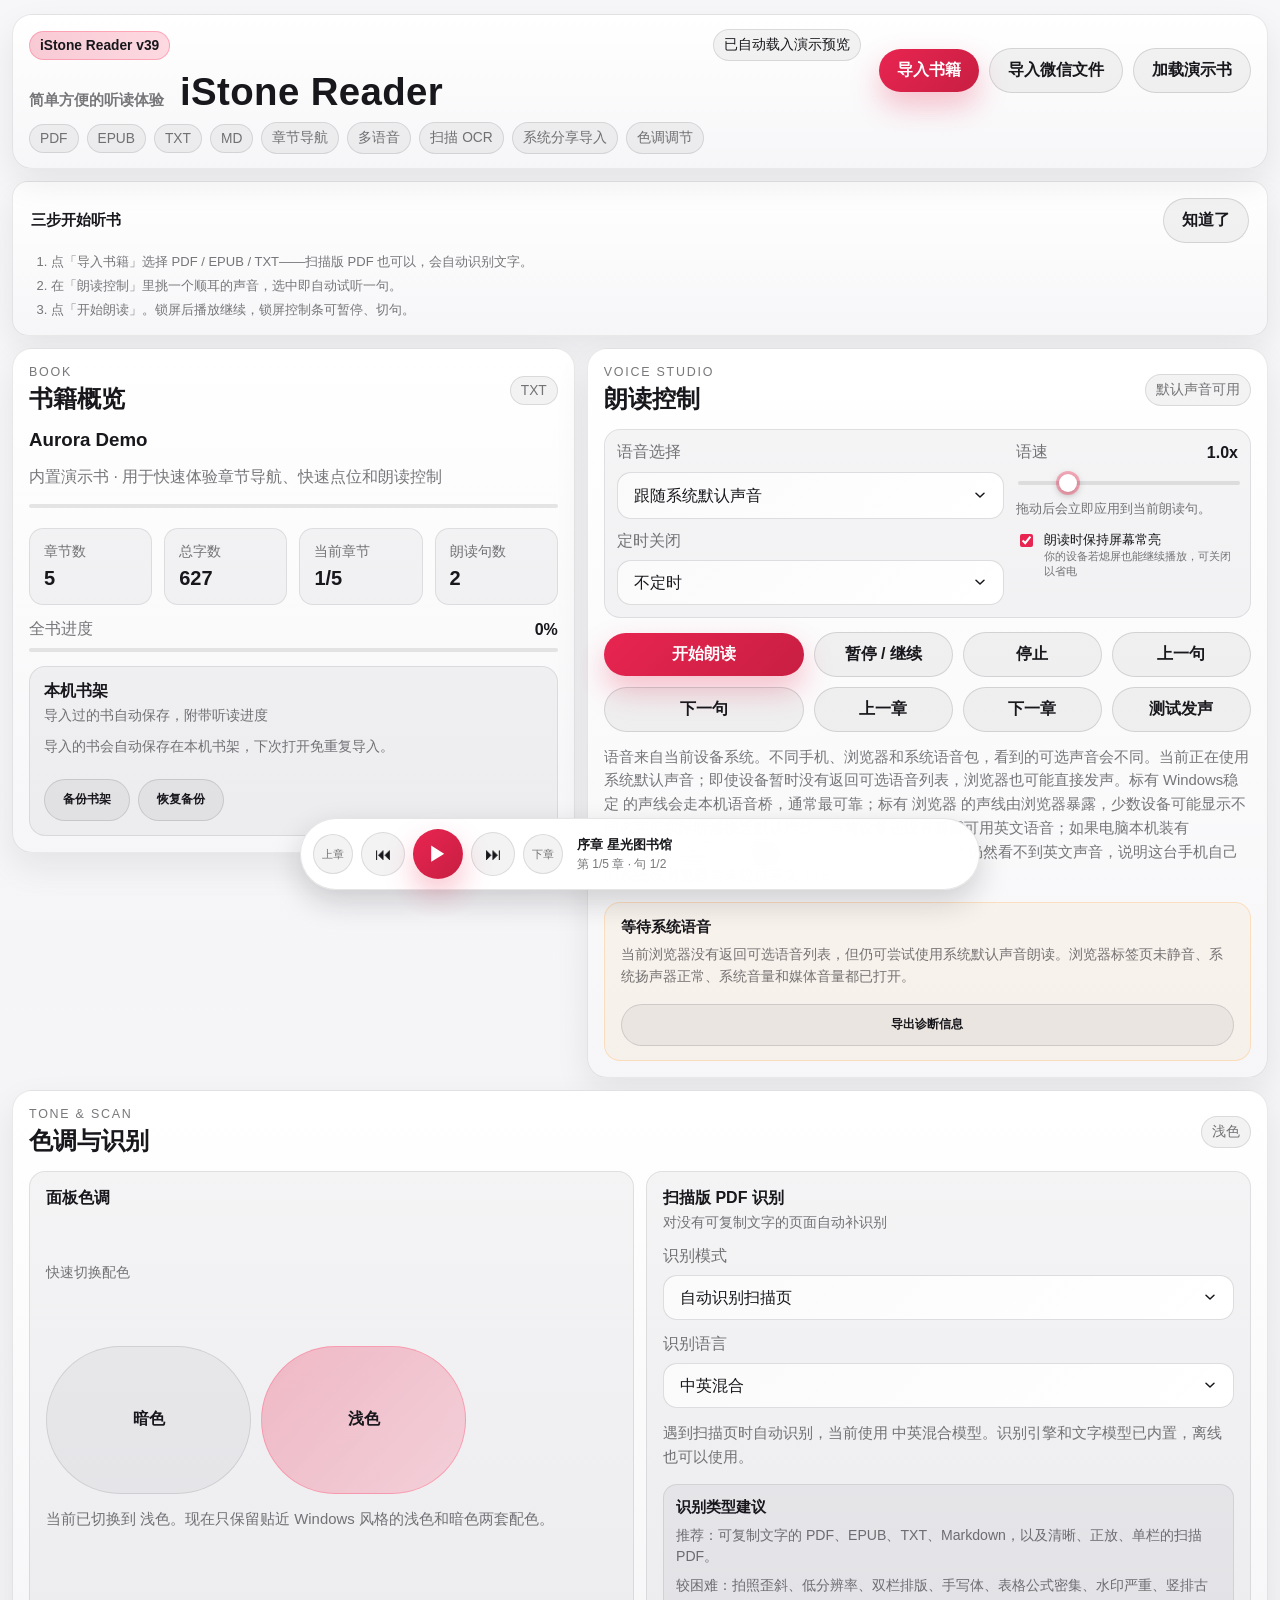
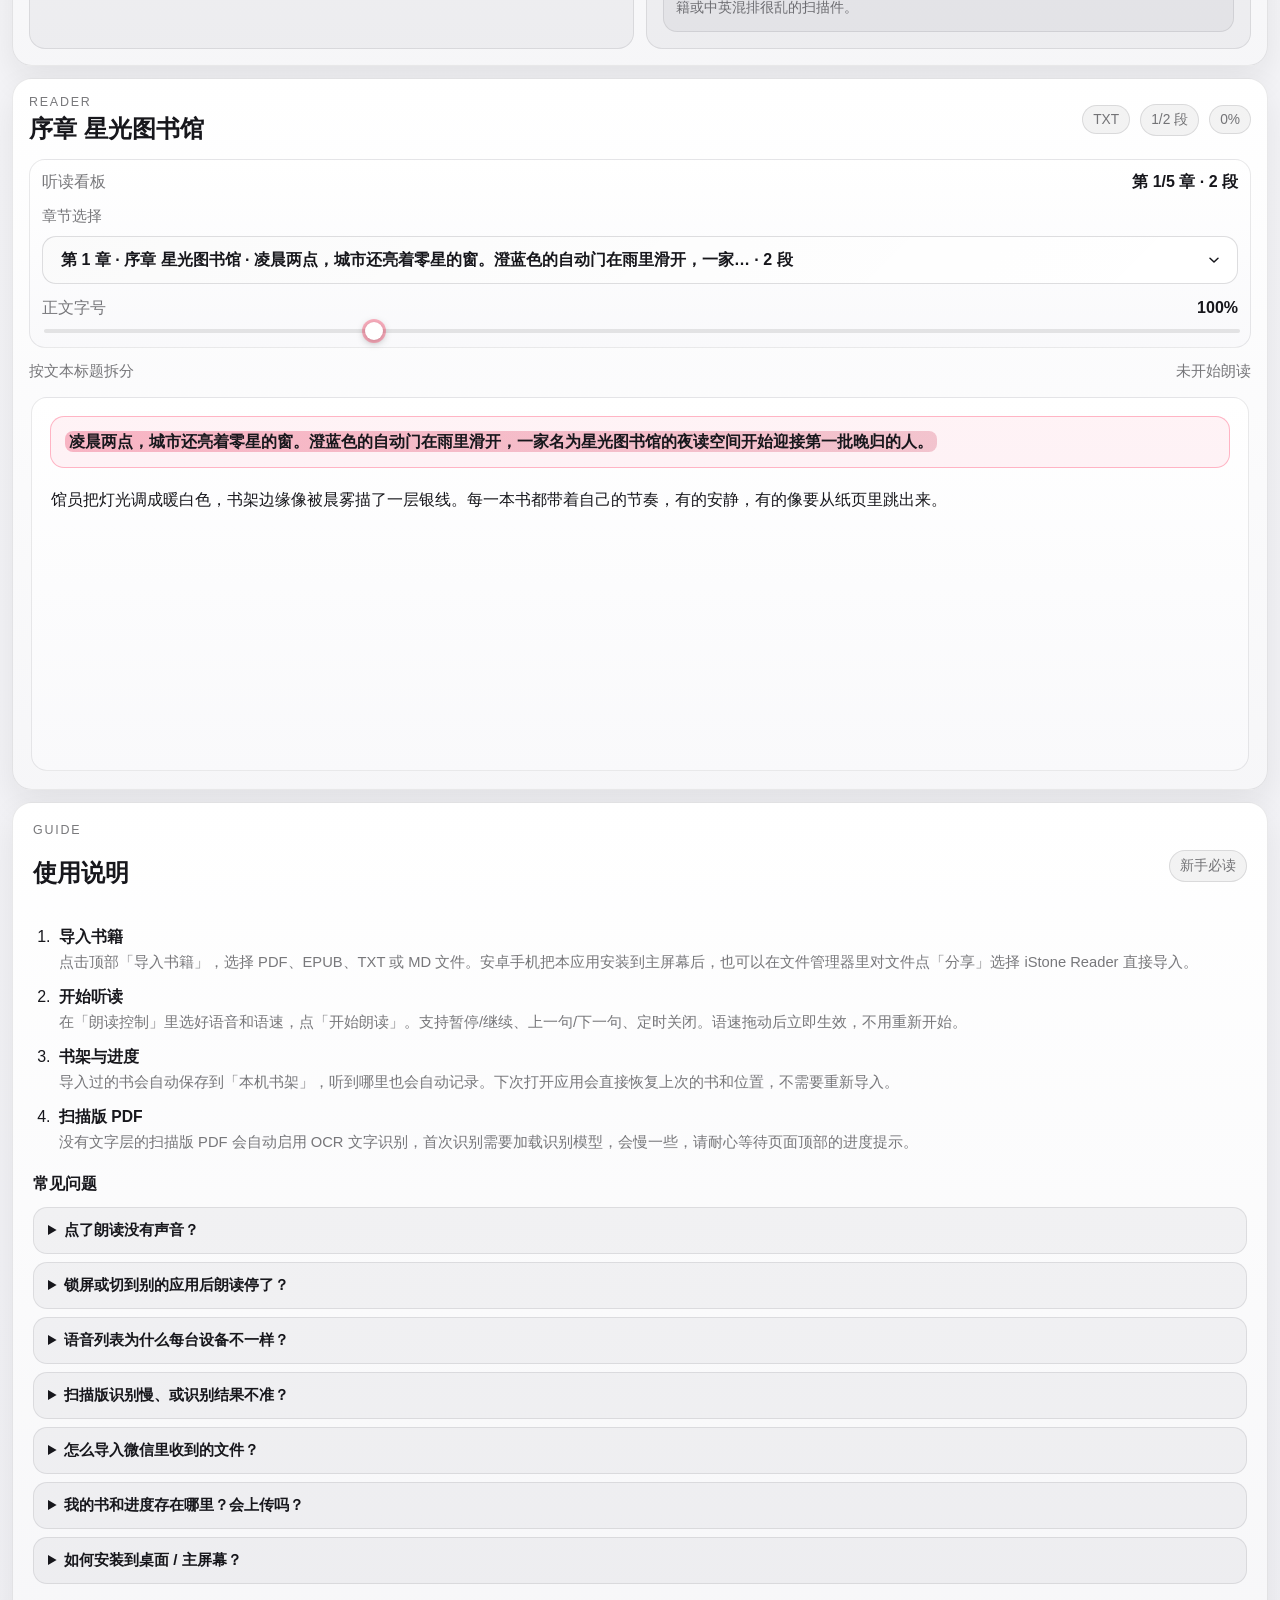
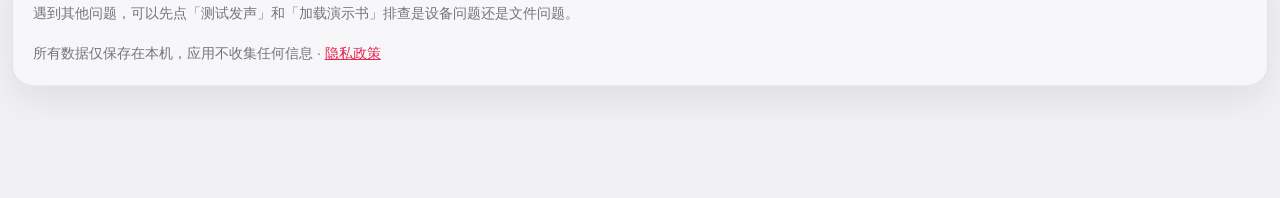
==== index.html @ dc612964 "feat(ui): apply the confirmed dark red/cyan visual system (v39) Reskin the app to the confirmed "声浪"" ====
<!DOCTYPE html>
<html lang="zh-CN">
  <head>
    <meta charset="UTF-8" />
    <meta name="viewport" content="width=device-width, initial-scale=1.0, viewport-fit=cover" />
    <meta
      name="description"
      content="iStone Reader 是一款支持 PDF、EPUB、TXT、MD 导入、章节导航和语音听读的 PWA 阅读工具。"
    />
    <meta name="theme-color" content="#000000" />
    <meta name="mobile-web-app-capable" content="yes" />
    <meta name="apple-mobile-web-app-capable" content="yes" />
    <meta name="apple-mobile-web-app-title" content="iStone Reader" />
    <meta name="apple-mobile-web-app-status-bar-style" content="default" />
    <title>iStone Reader</title>
    <link rel="icon" href="./assets/icon.svg" type="image/svg+xml" />
    <link rel="apple-touch-icon" href="./assets/icon-180.png" />
    <link rel="manifest" href="./manifest.webmanifest" />
    <link rel="stylesheet" href="./styles.css" />
  </head>
  <body>
    <div class="ambient ambient-one"></div>
    <div class="ambient ambient-two"></div>
    <div class="ambient ambient-three"></div>

    <main class="app-shell">
      <section class="hero-card glass-card">
        <div class="hero-topline">
          <span class="brand-badge">iStone Reader</span>
          <span class="status-chip" id="status-chip">等待导入书籍</span>
        </div>
        <div class="hero-copy">
          <p class="eyebrow">简单方便的听读体验</p>
          <h1>iStone Reader</h1>
          <p class="hero-description">
            把 PDF、EPUB、TXT、MD 一键导入成会说话的章节书。支持多语音朗读、章节拆分、进度导航和沉浸式移动端界面。
          </p>
        </div>
        <div class="hero-actions">
          <label class="upload-button" for="book-file-input">导入书籍</label>
          <button class="ghost-button" id="wechat-help-button" type="button">导入微信文件</button>
          <button class="ghost-button" id="load-demo-button" type="button">加载演示书</button>
        </div>
        <input
          id="book-file-input"
          class="visually-hidden"
          type="file"
          accept=".pdf,.epub,.txt,.md,.markdown"
          multiple
        />
        <div class="support-row">
          <span>PDF</span>
          <span>EPUB</span>
          <span>TXT</span>
          <span>MD</span>
          <span>章节导航</span>
          <span>多语音</span>
          <span>扫描 OCR</span>
          <span>系统分享导入</span>
          <span>色调调节</span>
        </div>
      </section>

      <section class="glass-card onboarding-card" id="onboarding-card" hidden>
        <div class="onboarding-head">
          <strong>三步开始听书</strong>
          <button class="ghost-button" id="onboarding-dismiss" type="button">知道了</button>
        </div>
        <ol class="onboarding-steps">
          <li>点「导入书籍」选择 PDF / EPUB / TXT——扫描版 PDF 也可以，会自动识别文字。</li>
          <li>在「朗读控制」里挑一个顺耳的声音，选中即自动试听一句。</li>
          <li>点「开始朗读」。锁屏后播放继续，锁屏控制条可暂停、切句。</li>
        </ol>
      </section>

      <section class="control-grid">
        <article class="glass-card panel-card book-card">
          <div class="panel-heading">
            <div>
              <p class="panel-kicker">Book</p>
              <h2>书籍概览</h2>
            </div>
            <span class="panel-pill" id="book-format-pill">未载入</span>
          </div>
          <div class="book-summary">
            <h3 id="book-title">还没有打开书</h3>
            <p id="book-subtitle">导入后会自动拆分章节并生成导航。</p>
            <div class="import-progress" id="import-progress" hidden>
              <div class="import-progress-track">
                <div class="import-progress-fill" id="import-progress-fill"></div>
              </div>
              <span class="import-progress-text" id="import-progress-text"></span>
            </div>
          </div>
          <div class="metric-grid">
            <div class="metric-tile">
              <span class="metric-label">章节数</span>
              <strong id="chapter-count">0</strong>
            </div>
            <div class="metric-tile">
              <span class="metric-label">总字数</span>
              <strong id="char-count">0</strong>
            </div>
            <div class="metric-tile">
              <span class="metric-label">当前章节</span>
              <strong id="current-chapter-metric">-</strong>
            </div>
            <div class="metric-tile">
              <span class="metric-label">朗读句数</span>
              <strong id="sentence-count">0</strong>
            </div>
          </div>
          <div class="progress-cluster">
            <div>
              <div class="progress-label-row">
                <span>全书进度</span>
                <strong id="book-progress-text">0%</strong>
              </div>
              <div class="progress-track">
                <div class="progress-fill gradient-fill" id="book-progress-fill"></div>
              </div>
            </div>
          </div>
          <div class="library-block">
            <div class="block-heading">
              <strong>本机书架</strong>
              <span>导入过的书自动保存，附带听读进度</span>
            </div>
            <ul class="library-list" id="library-list"></ul>
            <div class="library-backup-row">
              <button class="ghost-button" id="export-library-button" type="button">备份书架</button>
              <label class="ghost-button" for="restore-library-input">恢复备份</label>
              <input id="restore-library-input" class="visually-hidden" type="file" accept=".json,application/json" />
            </div>
          </div>
        </article>

        <article class="glass-card panel-card voice-card">
          <div class="panel-heading">
            <div>
              <p class="panel-kicker">Voice Studio</p>
              <h2>朗读控制</h2>
            </div>
            <span class="panel-pill" id="voice-ready-pill">等待语音</span>
          </div>
          <div class="listen-console">
            <label class="field-block voice-select-block">
              <span>语音选择</span>
              <select id="voice-select"></select>
            </label>
            <div class="slider-stack speed-control-block">
              <label class="field-block">
                <div class="field-header">
                  <span>语速</span>
                  <strong id="rate-value">1.0x</strong>
                </div>
                <input id="rate-range" type="range" min="0.5" max="3.0" step="0.1" value="1" />
              </label>
              <p class="micro-helper">拖动后会立即应用到当前朗读句。</p>
            </div>
            <label class="field-block">
              <span>定时关闭</span>
              <select id="sleep-timer-select">
                <option value="0">不定时</option>
                <option value="15">15 分钟后停止</option>
                <option value="30">30 分钟后停止</option>
                <option value="60">60 分钟后停止</option>
                <option value="90">90 分钟后停止</option>
              </select>
            </label>
            <label class="keep-awake-toggle">
              <input type="checkbox" id="keep-awake-toggle" checked />
              <span>朗读时保持屏幕常亮<small>你的设备若熄屏也能继续播放，可关闭以省电</small></span>
            </label>
          </div>
          <div class="control-button-row">
            <button class="primary-button" id="speak-button" type="button">开始朗读</button>
            <button class="ghost-button" id="pause-button" type="button">暂停 / 继续</button>
            <button class="ghost-button" id="stop-button" type="button">停止</button>
            <button class="ghost-button" id="prev-sentence-button" type="button">上一句</button>
            <button class="ghost-button" id="next-sentence-button" type="button">下一句</button>
            <button class="ghost-button" id="prev-chapter-button" type="button">上一章</button>
            <button class="ghost-button" id="next-chapter-button" type="button">下一章</button>
            <button class="ghost-button" id="voice-test-button" type="button">测试发声</button>
          </div>
          <p class="helper-text" id="voice-hint">
            语音来自设备系统。不同手机或浏览器看到的可选声音会不同。
          </p>
          <div class="speech-diagnostic" id="speech-diagnostic" data-state="idle">
            <strong id="speech-diagnostic-title">朗读自检：待测试</strong>
            <p id="speech-diagnostic-text">如果没声音，这里会告诉你是浏览器限制、系统语音缺失，还是设备静音。</p>
            <button class="ghost-button diagnostic-export-button" id="export-diagnostics" type="button">导出诊断信息</button>
          </div>
        </article>

        <article class="glass-card panel-card studio-card">
          <div class="panel-heading">
            <div>
              <p class="panel-kicker">Tone & Scan</p>
              <h2>色调与识别</h2>
            </div>
            <span class="panel-pill" id="tone-pill">霓虹夜航</span>
          </div>
          <div class="studio-split">
            <section class="studio-block">
              <div class="block-heading">
                <strong>面板色调</strong>
                <span>快速切换配色</span>
              </div>
              <div class="preset-grid">
                <button class="tone-preset-button" type="button" data-tone-preset="dark">暗色</button>
                <button class="tone-preset-button" type="button" data-tone-preset="light">浅色</button>
              </div>
              <p class="helper-text" id="tone-helper">
                浅色适合长时间看屏，暗色适合夜间听读。
              </p>
            </section>

            <section class="studio-block">
              <div class="block-heading">
                <strong>扫描版 PDF 识别</strong>
                <span>对没有可复制文字的页面自动补识别</span>
              </div>
              <label class="field-block">
                <span>识别模式</span>
                <select id="ocr-mode-select">
                  <option value="auto">自动识别扫描页</option>
                  <option value="always">PDF 全页强制识别</option>
                  <option value="off">关闭扫描识别</option>
                </select>
              </label>
              <label class="field-block">
                <span>识别语言</span>
                <select id="ocr-language-select">
                  <option value="eng+chi_sim">中英混合</option>
                  <option value="chi_sim">简体中文</option>
                  <option value="eng">英文</option>
                </select>
              </label>
              <p class="helper-text" id="ocr-helper">
                扫描版 PDF 首次识别会更慢一些，因为需要准备识别引擎和文字模型。
              </p>
              <div class="format-guide">
                <strong>识别类型建议</strong>
                <p>推荐：可复制文字的 PDF、EPUB、TXT、Markdown，以及清晰、正放、单栏的扫描 PDF。</p>
                <p>较困难：拍照歪斜、低分辨率、双栏排版、手写体、表格公式密集、水印严重、竖排古籍或中英混排很乱的扫描件。</p>
              </div>
            </section>
          </div>
        </article>
      </section>

      <section class="glass-card reader-card">
        <div class="reader-topbar">
          <div>
            <p class="panel-kicker">Reader</p>
            <h2 id="reader-section-title">请先导入一本书</h2>
          </div>
          <div class="reading-stat-row">
            <span class="mini-pill" id="reader-format-pill">-</span>
            <span class="mini-pill" id="section-label-pill">第 0 章</span>
            <span class="mini-pill" id="reader-position-pill">0 / 0</span>
          </div>
        </div>
        <div class="reader-dashboard">
          <div class="field-header">
            <span>听读看板</span>
            <strong id="chapter-select-label">0 / 0</strong>
          </div>
          <label class="field-block reader-select-block">
            <span>章节选择</span>
            <select id="chapter-select"></select>
          </label>
          <label class="field-block">
            <div class="field-header">
              <span>正文字号</span>
              <strong id="font-size-value">100%</strong>
            </div>
            <input id="font-size-range" type="range" min="85" max="140" step="5" value="100" />
          </label>
          <div class="reader-dashboard-support visually-hidden" aria-hidden="true">
            <strong id="position-range-label">0 / 0</strong>
            <input id="position-range" type="range" min="0" max="0" step="1" value="0" />
            <div class="jump-row" id="position-dot-row"></div>
          </div>
        </div>
        <div class="reader-meta-row">
          <span id="reader-source-hint">支持自动按章节拆分与回退分段。</span>
          <span id="speech-state-hint">未开始朗读</span>
        </div>
        <div class="reader-body" id="reader-body">
          <div class="empty-state">
            <strong>导入文件后这里会显示正文。</strong>
            <p>如果 PDF 无法识别出正式标题，系统会按页数和文本长度稳定分段，仍然可以导航和朗读。</p>
          </div>
        </div>
      </section>

      <section class="glass-card help-card">
        <div class="panel-heading">
          <div>
            <p class="panel-kicker">Guide</p>
            <h2>使用说明</h2>
          </div>
          <span class="panel-pill">新手必读</span>
        </div>

        <ol class="help-steps">
          <li>
            <strong>导入书籍</strong>
            <p>点击顶部「导入书籍」，选择 PDF、EPUB、TXT 或 MD 文件。安卓手机把本应用安装到主屏幕后，也可以在文件管理器里对文件点「分享」选择 iStone Reader 直接导入。</p>
          </li>
          <li>
            <strong>开始听读</strong>
            <p>在「朗读控制」里选好语音和语速，点「开始朗读」。支持暂停/继续、上一句/下一句、定时关闭。语速拖动后立即生效，不用重新开始。</p>
          </li>
          <li>
            <strong>书架与进度</strong>
            <p>导入过的书会自动保存到「本机书架」，听到哪里也会自动记录。下次打开应用会直接恢复上次的书和位置，不需要重新导入。</p>
          </li>
          <li>
            <strong>扫描版 PDF</strong>
            <p>没有文字层的扫描版 PDF 会自动启用 OCR 文字识别，首次识别需要加载识别模型，会慢一些，请耐心等待页面顶部的进度提示。</p>
          </li>
        </ol>

        <div class="faq-block">
          <h3>常见问题</h3>
          <details>
            <summary>点了朗读没有声音？</summary>
            <p>先点「测试发声」确认设备能出声。常见原因：手机媒体音量为零、iPhone 侧面静音拨片打开、或者页面是在微信等 App 内置浏览器里打开的——内置浏览器对网页朗读限制较多，建议点右上角菜单选「在浏览器中打开」，用系统自带的 Chrome、Edge 或 Safari 使用。</p>
          </details>
          <details>
            <summary>锁屏或切到别的应用后朗读停了？</summary>
            <p>网页朗读使用手机系统语音，部分手机锁屏后会被系统中断。应用在朗读时会尽量保持屏幕常亮；如果被打断，回到本页面会自动从当前句继续。长时间听书建议保持页面在前台，或把手机充着电、屏幕常亮使用。</p>
          </details>
          <details>
            <summary>语音列表为什么每台设备不一样？</summary>
            <p>朗读声音来自设备系统和浏览器，不同手机、不同浏览器能用的声音不同。安卓手机可以在系统设置的「文字转语音 / TTS」里安装或更新语音引擎来获得更好的中文声音；iPhone 可在「辅助功能 → 朗读内容 → 声音」里下载更高质量的语音。</p>
          </details>
          <details>
            <summary>扫描版识别慢、或识别结果不准？</summary>
            <p>首次识别需要加载几 MB 的识别模型，之后会快很多。清晰、摆正、单栏排版的扫描件效果最好；拍照倾斜、分辨率低、双栏、手写体或水印严重的页面识别效果会明显下降。可以在「色调与识别」里切换识别语言（默认中英混合，会按内容自动优化）。</p>
          </details>
          <details>
            <summary>怎么导入微信里收到的文件？</summary>
            <p>微信聊天文件需要先保存出来再导入：安卓在微信里打开文件 → 「···」→「保存到手机」，然后在系统文件管理的「Download/WeiXin」里把文件「分享」给 iStone Reader（需先安装到主屏幕）；iPhone 在微信里选「用其他应用打开 → 存储到"文件"」，再用「导入书籍」从"文件"里选取。点顶部「导入微信文件」按钮可查看带步骤的完整指引。</p>
          </details>
          <details>
            <summary>我的书和进度存在哪里？会上传吗？</summary>
            <p>不会上传。文件解析、识别和朗读全部在你自己的设备上完成，书架和进度只保存在本机浏览器里。注意：清除浏览器数据（或无痕模式）会清空书架；换设备或换浏览器不会同步。</p>
          </details>
          <details>
            <summary>如何安装到桌面 / 主屏幕？</summary>
            <p>电脑 Chrome / Edge：地址栏右侧的安装图标，或浏览器菜单里的「安装应用」。安卓 Chrome：右上角菜单 →「添加到主屏幕 / 安装应用」。iPhone Safari：底部分享按钮 →「添加到主屏幕」。安装后可像普通应用一样从桌面打开。</p>
          </details>
        </div>

        <p class="help-footnote">遇到其他问题，可以先点「测试发声」和「加载演示书」排查是设备问题还是文件问题。</p>
        <p class="help-footnote">所有数据仅保存在本机，应用不收集任何信息 · <a href="./privacy.html" id="privacy-link">隐私政策</a></p>
      </section>
    </main>

    <dialog class="wechat-dialog" id="wechat-dialog">
      <div class="wechat-dialog-head">
        <h3>导入微信里收到的文件</h3>
        <button class="ghost-button wechat-dialog-close" id="wechat-dialog-close" type="button">关闭</button>
      </div>
      <p class="wechat-dialog-note">
        微信聊天里的文件存放在微信自己的空间里，网页无法直接读取，需要先「保存出来」再导入。请按你的手机类型操作：
      </p>
      <section class="wechat-platform" id="wechat-steps-android">
        <h4>安卓手机</h4>
        <ol>
          <li>在微信里点开那个文件，点右上角「···」，选择<strong>「保存到手机」</strong>（部分机型叫「存储到手机」）。</li>
          <li>最快的方式：打开系统<strong>「文件管理」</strong>，进入「下载 / Download / WeiXin」文件夹，长按文件选<strong>「分享 / 发送」</strong>，在分享列表里选择 <strong>iStone Reader</strong>，会直接导入并开始解析。<br /><span class="wechat-tip">前提：已把本应用「添加到主屏幕 / 安装应用」。如果分享列表里没有 iStone Reader，请先安装。</span></li>
          <li>备选方式：回到本页点「导入书籍」，在文件选择器里进入「下载（Download）」下的 <strong>WeiXin</strong> 文件夹选取文件。</li>
        </ol>
      </section>
      <section class="wechat-platform" id="wechat-steps-ios">
        <h4>iPhone / iPad</h4>
        <ol>
          <li>在微信里点开那个文件，点右上角「···」，选择<strong>「用其他应用打开」</strong>，然后选<strong>「存储到"文件"」</strong>并保存。</li>
          <li>回到本页点「导入书籍」，在弹出的"文件"界面里打开<strong>「最近项目」</strong>或刚才保存的位置，点选文件即可。</li>
        </ol>
      </section>
      <p class="wechat-dialog-note">
        提示：请不要在微信内置浏览器里使用本应用（限制较多且无法朗读），建议用系统浏览器打开并添加到主屏幕。
      </p>
    </dialog>

    <button class="update-toast" id="update-toast" type="button" hidden>新版本已就绪 · 点击刷新</button>

    <div class="mini-player" id="mini-player" hidden>
      <button class="mini-button mini-chapter" id="mini-prev-chapter" type="button" aria-label="上一章">上章</button>
      <button class="mini-button" id="mini-prev" type="button" aria-label="上一句">⏮</button>
      <button class="mini-button mini-play" id="mini-play" type="button" aria-label="播放或暂停">▶</button>
      <button class="mini-button" id="mini-next" type="button" aria-label="下一句">⏭</button>
      <button class="mini-button mini-chapter" id="mini-next-chapter" type="button" aria-label="下一章">下章</button>
      <button class="mini-info" id="mini-info" type="button" aria-label="回到正在朗读的位置">
        <strong id="mini-title">未开始朗读</strong>
        <span id="mini-progress"></span>
      </button>
    </div>

    <script src="./vendor/jszip.min.js"></script>
    <script src="./vendor/epub.min.js"></script>
    <script src="./vendor/tesseract/tesseract.min.js"></script>
    <script type="module" src="./app.js"></script>
  </body>
</html>
---- styles.css ----
/* ─────────────────────────────────────────────────────────────────────────
   「声浪」视觉系统：全黑沉浸场，红色只给可按下的主操作，青色只做小面积状态
   指示，其余层次全部交给白字的三级透明度。浅色模式保持同一套红色主操作。
   JS（applyToneFromState）会按色调把 --accent-* / --panel-* / --body-background
   等变量写到根元素上，这里的静态值即暗色首屏默认。
   ───────────────────────────────────────────────────────────────────────── */
:root {
  color-scheme: dark;
  --body-background: radial-gradient(120% 34% at 50% 0%, #15151d 0%, #000000 60%);
  --panel-top: rgba(18, 18, 24, 0.96);
  --panel-bottom: rgba(10, 10, 14, 0.96);
  --line: rgba(255, 255, 255, 0.09);
  --text-main: #ffffff;
  --text-soft: rgba(255, 255, 255, 0.6);
  --accent-primary: #fe2c55;
  --accent-secondary: #ff6b8a;
  --accent-tertiary: #e0234a;
  --accent-quaternary: #c81e42;
  --accent-aux: #25f4ee;
  --button-gradient: linear-gradient(135deg, #fe2c55, #e0234a);
  --button-shadow: 0 10px 26px rgba(254, 44, 85, 0.32);
  --badge-background: linear-gradient(120deg, rgba(254, 44, 85, 0.2), rgba(255, 107, 138, 0.14));
  --progress-gradient: linear-gradient(90deg, #ff6b8a, #fe2c55);
  --accent-gradient: linear-gradient(90deg, #e0234a, #fe2c55);
  --chip-active-gradient: linear-gradient(135deg, rgba(254, 44, 85, 0.26), rgba(255, 107, 138, 0.18));
  --sentence-active-gradient: linear-gradient(135deg, rgba(254, 44, 85, 0.3), rgba(224, 35, 74, 0.18));
  --active-outline: rgba(254, 44, 85, 0.48);
  --active-surface: rgba(254, 44, 85, 0.07);
  --surface-muted: rgba(255, 255, 255, 0.045);
  --surface-soft: rgba(255, 255, 255, 0.07);
  --surface-strong: rgba(255, 255, 255, 0.12);
  --ghost-background: rgba(255, 255, 255, 0.07);
  --ghost-border: rgba(255, 255, 255, 0.14);
  --progress-track-background: rgba(255, 255, 255, 0.12);
  --field-background: #17171d;
  --field-background-strong: #1b1b23;
  --field-border: rgba(255, 255, 255, 0.13);
  --field-text: #ffffff;
  --field-focus: rgba(254, 44, 85, 0.55);
  --field-shadow: rgba(254, 44, 85, 0.16);
  --option-background: #1b1b23;
  --option-selected: #34222a;
  --select-tint: linear-gradient(135deg, rgba(255, 255, 255, 0.03), rgba(255, 255, 255, 0));
  --select-arrow: url("data:image/svg+xml,%3Csvg xmlns='http://www.w3.org/2000/svg' width='14' height='14' viewBox='0 0 14 14'%3E%3Cpath d='M3 5.25 7 9l4-3.75' fill='none' stroke='%23ffffff' stroke-linecap='round' stroke-linejoin='round' stroke-width='1.5'/%3E%3C/svg%3E");
  --reader-panel-background: linear-gradient(180deg, rgba(16, 16, 21, 0.92), rgba(8, 8, 11, 0.92));
  --reader-panel-border: rgba(255, 255, 255, 0.08);
  --empty-background: rgba(255, 255, 255, 0.035);
  --empty-border: rgba(255, 255, 255, 0.14);
  --shadow: 0 20px 60px rgba(0, 0, 0, 0.5);
  --radius-xl: 20px;
  --radius-lg: 16px;
  --radius-md: 14px;
}

body[data-tone="light"] {
  color-scheme: light;
  --body-background: linear-gradient(180deg, #f7f7f9 0%, #f1f1f5 100%);
  --panel-top: rgba(255, 255, 255, 0.97);
  --panel-bottom: rgba(246, 246, 248, 0.97);
  --line: rgba(20, 20, 28, 0.09);
  --text-main: #17171c;
  --text-soft: rgba(23, 23, 28, 0.58);
  --surface-muted: rgba(20, 20, 28, 0.04);
  --surface-soft: rgba(20, 20, 28, 0.05);
  --surface-strong: rgba(20, 20, 28, 0.11);
  --ghost-background: rgba(20, 20, 28, 0.05);
  --ghost-border: rgba(20, 20, 28, 0.13);
  --progress-track-background: rgba(20, 20, 28, 0.1);
  --field-background: #ffffff;
  --field-background-strong: #ffffff;
  --field-border: rgba(20, 20, 28, 0.14);
  --field-text: #17171c;
  --field-focus: rgba(232, 37, 80, 0.45);
  --field-shadow: rgba(232, 37, 80, 0.12);
  --option-background: #ffffff;
  --option-selected: #ffe3ea;
  --select-tint: linear-gradient(135deg, rgba(20, 20, 28, 0.02), rgba(20, 20, 28, 0));
  --select-arrow: url("data:image/svg+xml,%3Csvg xmlns='http://www.w3.org/2000/svg' width='14' height='14' viewBox='0 0 14 14'%3E%3Cpath d='M3 5.25 7 9l4-3.75' fill='none' stroke='%2317171c' stroke-linecap='round' stroke-linejoin='round' stroke-width='1.5'/%3E%3C/svg%3E");
  --reader-panel-background: linear-gradient(180deg, rgba(255, 255, 255, 0.99), rgba(249, 249, 251, 0.99));
  --reader-panel-border: rgba(20, 20, 28, 0.09);
  --empty-background: rgba(255, 255, 255, 0.8);
  --empty-border: rgba(20, 20, 28, 0.14);
  --shadow: 0 14px 34px rgba(20, 20, 28, 0.08);
}

* {
  box-sizing: border-box;
}

html {
  scroll-behavior: smooth;
  color-scheme: dark;
  /* clip (not just hidden) also blocks programmatic horizontal panning, e.g.
     scrollIntoView sliding the page sideways when any element overflows on
     narrow screens; hidden stays as the fallback for older browsers. */
  overflow-x: hidden;
  overflow-x: clip;
}

body {
  margin: 0;
  min-height: 100vh;
  font-family: -apple-system, "Segoe UI", Roboto, "PingFang SC", "Hiragino Sans GB", "Microsoft YaHei", "Noto Sans SC", sans-serif;
  color: var(--text-main);
  background: var(--body-background) #000;
  overflow-x: hidden;
  overflow-x: clip;
  color-scheme: dark;
  transition: background 260ms ease, color 200ms ease;
}

body[data-tone="light"] {
  background: var(--body-background) #f1f1f5;
}

button,
input,
select {
  font: inherit;
}

button {
  cursor: pointer;
  border: none;
}

:focus-visible {
  outline: 2px solid var(--active-outline);
  outline-offset: 2px;
}

/* 声浪不用弥散光斑：全黑场即背景。 */
.ambient {
  display: none;
}

.app-shell {
  position: relative;
  z-index: 1;
  width: min(1320px, calc(100% - 24px));
  margin: 0 auto;
  padding: max(14px, env(safe-area-inset-top)) 0 max(24px, env(safe-area-inset-bottom));
  display: grid;
  gap: 12px;
}

.glass-card {
  background: linear-gradient(180deg, var(--panel-top), var(--panel-bottom));
  border: 1px solid var(--line);
  box-shadow: var(--shadow);
  transition: background 220ms ease, border-color 220ms ease;
}

.hero-card,
.panel-card,
.reader-card {
  border-radius: var(--radius-xl);
}

.hero-card {
  display: grid;
  grid-template-columns: minmax(0, 1fr) auto;
  grid-template-areas:
    "top actions"
    "copy actions"
    "support support";
  align-items: center;
  gap: 10px 18px;
  padding: 14px 16px;
  position: relative;
  overflow: hidden;
  isolation: isolate;
}

.hero-topline,
.panel-heading,
.progress-label-row,
.field-header,
.reader-topbar,
.reader-meta-row,
.metric-grid,
.control-button-row,
.hero-actions,
.support-row,
.reading-stat-row {
  display: flex;
  align-items: center;
}

.hero-topline,
.reader-topbar,
.reader-meta-row {
  justify-content: space-between;
  gap: 12px;
}

.hero-topline {
  grid-area: top;
  justify-content: flex-start;
}

.hero-copy {
  grid-area: copy;
  max-width: none;
  display: flex;
  align-items: baseline;
  gap: 16px;
  flex-wrap: wrap;
  min-width: 0;
  position: relative;
  z-index: 1;
}

.brand-badge,
.status-chip,
.panel-pill,
.mini-pill,
.support-row span,
.chapter-chip,
.chapter-chip.active,
.jump-button,
.tone-preset-button {
  border-radius: 999px;
}

.brand-badge,
.status-chip,
.panel-pill,
.mini-pill,
.support-row span {
  display: inline-flex;
  align-items: center;
  gap: 6px;
  padding: 6px 10px;
  background: var(--surface-soft);
  border: 1px solid var(--surface-strong);
  color: var(--text-soft);
  font-size: 0.86rem;
}

.brand-badge {
  background: var(--badge-background);
  border-color: var(--active-outline);
  color: var(--text-main);
  font-weight: 700;
}

.status-chip {
  color: var(--text-main);
  margin-left: auto;
}

.eyebrow,
.panel-kicker {
  margin: 0 0 4px;
  color: var(--text-soft);
  font-size: 0.78rem;
  text-transform: uppercase;
  letter-spacing: 0.14em;
}

.eyebrow {
  margin: 0;
  text-transform: none;
  letter-spacing: 0;
  font-weight: 700;
  font-size: 0.92rem;
}

.hero-card h1,
.panel-card h2,
.reader-card h2,
.book-summary h3 {
  margin: 0;
}

.hero-card h1 {
  font-size: clamp(1.8rem, 3vw, 2.45rem);
  line-height: 1.08;
  letter-spacing: 0.01em;
  font-weight: 800;
}

.hero-description {
  display: none;
}

.hero-description,
.book-summary p,
.helper-text,
.reader-meta-row span,
.empty-state p {
  color: var(--text-soft);
}

.hero-actions {
  grid-area: actions;
  gap: 10px;
  flex-wrap: wrap;
  margin: 0;
  justify-content: flex-end;
  min-width: 0;
}

.upload-button,
.primary-button,
.ghost-button {
  min-height: 42px;
  padding: 11px 18px;
  border-radius: 999px;
  display: inline-flex;
  align-items: center;
  justify-content: center;
  text-decoration: none;
  font-weight: 600;
  transition: transform 180ms ease, box-shadow 180ms ease, background 180ms ease, border-color 180ms ease;
}

/* 主操作是整个界面唯一的大面积红。 */
.upload-button,
.primary-button {
  background: var(--button-gradient);
  color: #fff;
  box-shadow: var(--button-shadow);
  font-weight: 700;
}

.ghost-button {
  background: var(--ghost-background);
  color: var(--text-main);
  border: 1px solid var(--ghost-border);
}

.upload-button:hover,
.primary-button:hover,
.ghost-button:hover,
.chapter-chip:hover,
.jump-button:hover,
.tone-preset-button:hover {
  transform: translateY(-1px);
}

.upload-button:active,
.primary-button:active,
.ghost-button:active {
  transform: scale(0.97);
}

.visually-hidden {
  position: absolute;
  width: 1px;
  height: 1px;
  padding: 0;
  margin: -1px;
  overflow: hidden;
  clip: rect(0, 0, 0, 0);
  white-space: nowrap;
  border: 0;
}

/* Dynamic status/hint text can contain long unbroken tokens (voice names,
   settings URLs); never let them widen the page on phones. */
.helper-text,
#speech-state-hint,
#reader-source-hint,
#speech-diagnostic-text,
#book-subtitle {
  overflow-wrap: anywhere;
}

.library-backup-row {
  display: flex;
  gap: 8px;
  margin-top: 10px;
}

.library-backup-row .ghost-button {
  font-size: 12px;
}

/* Tap-to-read affordance */
.reader-sentence {
  cursor: pointer;
}

.keep-awake-toggle {
  display: flex;
  align-items: flex-start;
  gap: 8px;
  font-size: 13px;
  cursor: pointer;
}

.keep-awake-toggle input {
  margin-top: 3px;
  accent-color: var(--accent-primary);
}

.keep-awake-toggle small {
  display: block;
  color: var(--text-soft);
  font-size: 11px;
}

/* --- First-run onboarding --- */
.onboarding-card {
  padding: 16px 18px;
  display: grid;
  gap: 10px;
  border-radius: var(--radius-lg);
}

.onboarding-head {
  display: flex;
  align-items: center;
  justify-content: space-between;
  gap: 12px;
}

.onboarding-head strong {
  font-size: 15px;
}

.onboarding-steps {
  margin: 0;
  padding-left: 20px;
  display: grid;
  gap: 6px;
  font-size: 13px;
  color: var(--text-soft);
}

.diagnostic-export-button {
  margin-top: 10px;
  font-size: 12px;
}

.help-footnote a {
  color: var(--accent-primary);
}

/* --- Import progress (scanned PDF parsing) --- */
.import-progress {
  display: grid;
  gap: 6px;
  margin-top: 10px;
}

.import-progress-track {
  height: 4px;
  border-radius: 999px;
  background: var(--progress-track-background);
  overflow: hidden;
}

.import-progress-fill {
  height: 100%;
  width: 0%;
  border-radius: inherit;
  background: var(--accent-primary);
  transition: width 300ms ease;
}

.import-progress-text {
  font-size: 12px;
  color: var(--text-soft);
}

/* --- Sticky mini player --- */
/* Playback controls stay reachable while reading anywhere on the page. */
body.has-mini-player {
  padding-bottom: calc(88px + env(safe-area-inset-bottom, 0px));
}

.mini-player {
  position: fixed;
  left: 50%;
  transform: translateX(-50%);
  bottom: calc(10px + env(safe-area-inset-bottom, 0px));
  width: min(680px, calc(100% - 20px));
  display: flex;
  align-items: center;
  gap: 8px;
  padding: 10px 12px;
  border-radius: 999px;
  background: var(--panel-top);
  border: 1px solid var(--surface-strong);
  box-shadow: 0 12px 36px rgba(0, 0, 0, 0.55);
  backdrop-filter: blur(14px);
  -webkit-backdrop-filter: blur(14px);
  z-index: 60;
}

body[data-tone="light"] .mini-player {
  box-shadow: 0 12px 30px rgba(20, 20, 28, 0.18);
}

/* 走带键：半透明圆，44px 拇指目标。 */
.mini-button {
  flex: none;
  width: 44px;
  height: 44px;
  border-radius: 50%;
  border: 1px solid var(--surface-strong);
  background: var(--surface-soft);
  color: var(--text-main);
  font-size: 17px;
  line-height: 1;
  cursor: pointer;
  display: inline-flex;
  align-items: center;
  justify-content: center;
}

.mini-button:active {
  transform: scale(0.92);
}

/* 播放键：唯一的实心红圆。 */
.mini-button.mini-play {
  width: 50px;
  height: 50px;
  background: var(--button-gradient);
  border-color: transparent;
  color: #fff;
  font-size: 20px;
  box-shadow: var(--button-shadow);
}

.mini-button.mini-chapter {
  width: 40px;
  height: 40px;
  font-size: 11px;
  color: var(--text-soft);
}

.mini-info {
  flex: 1 1 auto;
  min-width: 0;
  display: grid;
  gap: 2px;
  text-align: left;
  border: 0;
  background: transparent;
  color: var(--text-main);
  padding: 2px 6px;
  cursor: pointer;
}

.mini-info strong {
  font-size: 13px;
  overflow: hidden;
  text-overflow: ellipsis;
  white-space: nowrap;
}

.mini-info span {
  font-size: 12px;
  color: var(--text-soft);
  overflow: hidden;
  text-overflow: ellipsis;
  white-space: nowrap;
  font-variant-numeric: tabular-nums;
}

/* --- New-version toast --- */
.update-toast {
  position: fixed;
  left: 50%;
  transform: translateX(-50%);
  bottom: calc(110px + env(safe-area-inset-bottom, 0px));
  padding: 10px 18px;
  border-radius: 999px;
  border: 0;
  background: var(--button-gradient);
  color: #fff;
  font-size: 13px;
  font-weight: 600;
  box-shadow: var(--button-shadow);
  cursor: pointer;
  z-index: 70;
}

.support-row {
  grid-area: support;
  flex-wrap: wrap;
  gap: 8px;
  min-width: 0;
}

.control-grid {
  display: grid;
  gap: 12px;
}

.panel-card {
  padding: 16px;
  display: grid;
  gap: 14px;
}

.panel-heading {
  justify-content: space-between;
  gap: 12px;
}

.metric-grid {
  display: grid;
  grid-template-columns: repeat(4, minmax(0, 1fr));
  gap: 12px;
  min-width: 0;
}

.metric-tile {
  min-width: 0;
  padding: 14px;
  border-radius: var(--radius-md);
  background: var(--surface-muted);
  border: 1px solid var(--line);
  display: grid;
  gap: 6px;
}

.metric-label {
  color: var(--text-soft);
  font-size: 0.85rem;
}

.metric-tile strong {
  font-size: 1.25rem;
  font-weight: 800;
  font-variant-numeric: tabular-nums;
}

.progress-cluster,
.slider-stack {
  display: grid;
  gap: 14px;
}

.listen-console {
  display: grid;
  grid-template-columns: minmax(0, 1.4fr) minmax(220px, 0.8fr);
  gap: 12px;
  padding: 12px;
  border: 1px solid var(--line);
  border-radius: var(--radius-lg);
  background: var(--surface-muted);
  min-width: 0;
}

.voice-select-block,
.speed-control-block {
  min-width: 0;
}

.micro-helper {
  margin: -2px 0 0;
  color: var(--text-soft);
  font-size: 0.82rem;
  line-height: 1.45;
}

.progress-label-row,
.field-header {
  justify-content: space-between;
  margin-bottom: 8px;
  gap: 10px;
  color: var(--text-soft);
}

.progress-label-row strong,
.field-header strong {
  color: var(--text-main);
  font-variant-numeric: tabular-nums;
}

/* 细进度线：3px 红。 */
.progress-track {
  width: 100%;
  height: 4px;
  border-radius: 999px;
  background: var(--progress-track-background);
  overflow: hidden;
}

.progress-fill {
  height: 100%;
  width: 0%;
  border-radius: inherit;
  transition: width 220ms ease;
}

.gradient-fill {
  background: var(--progress-gradient);
}

.accent-fill {
  background: var(--accent-gradient);
}

.field-block {
  display: grid;
  gap: 8px;
}

.field-block span {
  color: var(--text-soft);
}

select,
input[type="range"] {
  width: 100%;
}

select {
  appearance: none;
  -webkit-appearance: none;
  background-color: var(--field-background);
  border: 1px solid var(--field-border);
  border-radius: 14px;
  color: var(--field-text);
  padding: 13px 42px 13px 16px;
  outline: none;
  background-image:
    var(--select-tint),
    var(--select-arrow);
  background-repeat: no-repeat, no-repeat;
  background-position: 0 0, calc(100% - 16px) center;
  background-size: auto, 14px;
}

select:focus {
  border-color: var(--field-focus);
  box-shadow: 0 0 0 3px var(--field-shadow);
}

select,
select option,
select optgroup {
  background-color: var(--field-background) !important;
  color: var(--field-text) !important;
}

select option {
  background-color: var(--option-background) !important;
  color: var(--field-text) !important;
}

select option:checked {
  background-color: var(--option-selected) !important;
  color: var(--field-text) !important;
}

#voice-select,
#voice-select option,
#voice-select optgroup,
#chapter-select,
#chapter-select option {
  background-color: var(--field-background-strong) !important;
  color: var(--field-text) !important;
}

input[type="range"] {
  accent-color: var(--accent-primary);
  appearance: none;
  -webkit-appearance: none;
  height: 4px;
  border-radius: 999px;
  background: var(--progress-track-background);
}

/* 拖点：白色圆 + 红色光环（原型进度条同款）。 */
input[type="range"]::-webkit-slider-thumb {
  appearance: none;
  -webkit-appearance: none;
  width: 18px;
  height: 18px;
  border-radius: 50%;
  border: 0;
  background: #ffffff;
  box-shadow: 0 0 0 3px rgba(254, 44, 85, 0.35), 0 2px 8px rgba(0, 0, 0, 0.4);
}

input[type="range"]::-moz-range-track {
  height: 4px;
  border-radius: 999px;
  background: var(--progress-track-background);
}

input[type="range"]::-moz-range-thumb {
  width: 18px;
  height: 18px;
  border-radius: 50%;
  border: 0;
  background: #ffffff;
  box-shadow: 0 0 0 3px rgba(254, 44, 85, 0.35), 0 2px 8px rgba(0, 0, 0, 0.4);
}

.control-button-row {
  gap: 10px;
  flex-wrap: wrap;
}

.helper-text {
  margin: 0;
  font-size: 0.93rem;
  line-height: 1.6;
}

.speech-diagnostic {
  padding: 14px 16px;
  border-radius: var(--radius-lg);
  background: var(--surface-muted);
  border: 1px solid var(--line);
  display: grid;
  gap: 6px;
}

.speech-diagnostic strong {
  font-size: 0.95rem;
}

.format-guide {
  display: grid;
  gap: 7px;
  padding: 12px;
  border-radius: var(--radius-md);
  border: 1px solid var(--line);
  background: var(--surface-muted);
}

.format-guide strong {
  font-size: 0.95rem;
}

.format-guide p {
  margin: 0;
  color: var(--text-soft);
  font-size: 0.88rem;
  line-height: 1.55;
}

.speech-diagnostic p {
  margin: 0;
  color: var(--text-soft);
  line-height: 1.55;
  font-size: 0.88rem;
}

/* 语义状态色独立于主题红：成功用青（声浪的状态指示色）。 */
.speech-diagnostic[data-state="success"] {
  border-color: rgba(37, 244, 238, 0.3);
  background: rgba(37, 244, 238, 0.07);
}

.speech-diagnostic[data-state="warning"] {
  border-color: rgba(255, 176, 88, 0.32);
  background: rgba(255, 176, 88, 0.08);
}

.speech-diagnostic[data-state="error"] {
  border-color: rgba(254, 44, 85, 0.4);
  background: rgba(254, 44, 85, 0.08);
}

.jump-row {
  display: flex;
  align-items: center;
  gap: 12px;
  overflow-x: auto;
  padding: 2px 0 4px;
}

.jump-button,
.tone-preset-button {
  border: 1px solid var(--surface-strong);
  background: var(--surface-muted);
  color: var(--text-main);
}

.jump-button {
  width: 16px;
  height: 16px;
  padding: 0;
  flex: 0 0 auto;
  border-radius: 999px;
  background: var(--surface-soft);
  position: relative;
}

.jump-button::after {
  content: "";
  position: absolute;
  inset: 3px;
  border-radius: inherit;
  background: currentColor;
  opacity: 0.78;
}

.jump-button.active,
.tone-preset-button.active,
.chapter-chip.active {
  background: var(--chip-active-gradient);
  border-color: var(--active-outline);
}

.jump-button.active {
  transform: scale(1.16);
  box-shadow: 0 0 0 4px var(--field-shadow);
}

.chapter-scroller {
  padding: 8px;
  border-radius: var(--radius-lg);
  border: 1px solid var(--line);
  background: var(--surface-muted);
  overflow: hidden;
}

.chapter-chip-list {
  display: flex;
  gap: 10px;
  overflow-x: auto;
  padding-bottom: 4px;
  scroll-snap-type: x proximity;
}

.chapter-chip {
  padding: 12px 14px;
  min-width: max-content;
  white-space: nowrap;
  background: var(--surface-soft);
  border: 1px solid var(--surface-strong);
  color: var(--text-main);
  scroll-snap-align: start;
  transition: all 180ms ease;
}

.reader-card {
  padding: 16px;
  display: grid;
  gap: 14px;
  min-height: 58vh;
  min-width: 0;
}

.reader-dashboard {
  display: grid;
  gap: 14px;
  padding: 12px;
  border-radius: var(--radius-lg);
  background: var(--reader-panel-background);
  border: 1px solid var(--reader-panel-border);
  min-width: 0;
}

.reader-dashboard .field-header {
  margin-bottom: 0;
  align-items: center;
}

.reader-select-block {
  gap: 10px;
}

.reader-select-block span {
  font-size: 0.94rem;
}

#chapter-select,
.reader-dashboard-support {
  width: 100%;
}

.reader-dashboard-support {
  display: none !important;
}

#chapter-select {
  min-height: 48px;
  padding: 12px 52px 12px 18px;
  font-size: 1rem;
  font-weight: 600;
  width: 100%;
  max-width: 100%;
}

.reading-stat-row {
  gap: 10px;
  flex-wrap: wrap;
}

.reader-meta-row {
  color: var(--text-soft);
  font-size: 0.92rem;
  flex-wrap: wrap;
}

.reader-body {
  min-height: 42vh;
  max-height: min(70vh, 760px);
  overflow: auto;
  padding: 2px;
  display: block;
  min-width: 0;
}

.empty-state {
  padding: 32px 22px;
  border-radius: var(--radius-lg);
  background: var(--empty-background);
  border: 1px dashed var(--empty-border);
}

.reader-flow-panel {
  min-height: 100%;
  padding: 18px;
  border-radius: var(--radius-lg);
  background: var(--reader-panel-background);
  border: 1px solid var(--reader-panel-border);
  min-width: 0;
}

.reader-paragraph {
  margin: 0;
  padding: 6px 0;
  border-radius: 14px;
  line-height: 1.86;
  font-size: calc(1em * var(--reader-font-scale, 1));
  color: var(--text-main);
  background: transparent;
  border: 1px solid transparent;
  scroll-margin-block: 28px;
  transition: border-color 180ms ease, background 180ms ease, padding 180ms ease;
}

.reader-paragraph + .reader-paragraph {
  margin-top: 10px;
}

.reader-paragraph.active {
  padding: 10px 14px;
  border-color: var(--active-outline);
  background: var(--active-surface);
}

/* 歌词式当前句：红色水洗底 + 加粗，正在读的句子一眼可辨。 */
.reader-sentence.active {
  color: var(--text-main);
  font-weight: 650;
  background: var(--sentence-active-gradient);
  border-radius: 8px;
  padding: 2px 4px;
  box-decoration-break: clone;
  -webkit-box-decoration-break: clone;
}

.studio-split {
  display: grid;
  gap: 12px;
  min-width: 0;
}

.studio-block {
  padding: 16px;
  border-radius: var(--radius-lg);
  background: var(--surface-muted);
  border: 1px solid var(--line);
  display: grid;
  gap: 14px;
}

.block-heading {
  display: grid;
  gap: 4px;
}

.block-heading strong {
  font-size: 1rem;
}

.block-heading span {
  color: var(--text-soft);
  font-size: 0.88rem;
}

.preset-grid {
  display: grid;
  grid-template-columns: repeat(2, minmax(0, 1fr));
  gap: 10px;
  max-width: 420px;
}

.tone-preset-button {
  padding: 12px 14px;
  border-radius: 999px;
  font-weight: 600;
}

.library-block {
  display: grid;
  gap: 10px;
  padding: 14px;
  border-radius: var(--radius-lg);
  background: var(--surface-muted);
  border: 1px solid var(--line);
}

.library-list {
  margin: 0;
  padding: 0;
  list-style: none;
  display: grid;
  gap: 8px;
  max-height: 240px;
  overflow-y: auto;
}

.library-empty {
  color: var(--text-soft);
  font-size: 0.9rem;
  line-height: 1.6;
}

.library-item {
  display: flex;
  align-items: center;
  justify-content: space-between;
  gap: 10px;
  padding: 10px 12px;
  border-radius: var(--radius-md);
  background: var(--surface-soft);
  border: 1px solid var(--line);
}

.library-item.active {
  border-color: var(--active-outline);
  background: var(--active-surface);
}

.library-item-info {
  display: grid;
  gap: 2px;
  min-width: 0;
}

.library-item-info strong {
  font-size: 0.95rem;
  overflow: hidden;
  text-overflow: ellipsis;
  white-space: nowrap;
}

.library-item-info span {
  color: var(--text-soft);
  font-size: 0.82rem;
  font-variant-numeric: tabular-nums;
}

.library-item-actions {
  display: flex;
  gap: 6px;
  flex-shrink: 0;
}

.library-open-button,
.library-delete-button {
  padding: 6px 12px;
  border-radius: 999px;
  font-size: 0.85rem;
  font-weight: 600;
  background: var(--ghost-background);
  border: 1px solid var(--ghost-border);
  color: var(--text-main);
  cursor: pointer;
}

.library-open-button:disabled {
  opacity: 0.55;
  cursor: default;
}

.library-delete-button {
  color: var(--accent-primary);
}

.help-card {
  display: grid;
  gap: 18px;
  padding: 20px;
  border-radius: var(--radius-xl);
}

.help-steps {
  margin: 0;
  padding: 0 0 0 22px;
  display: grid;
  gap: 12px;
}

.help-steps li {
  padding-left: 4px;
}

.help-steps strong {
  display: block;
  font-size: 0.98rem;
  margin-bottom: 2px;
}

.help-steps p {
  margin: 0;
  color: var(--text-soft);
  font-size: 0.92rem;
  line-height: 1.7;
}

.faq-block {
  display: grid;
  gap: 8px;
}

.faq-block h3 {
  margin: 0 0 4px;
  font-size: 1.02rem;
}

.faq-block details {
  border-radius: var(--radius-md);
  background: var(--surface-muted);
  border: 1px solid var(--line);
  padding: 12px 14px;
}

.faq-block summary {
  cursor: pointer;
  font-weight: 600;
  font-size: 0.95rem;
  list-style-position: inside;
}

.faq-block details[open] summary {
  margin-bottom: 6px;
}

.faq-block details p {
  margin: 0;
  color: var(--text-soft);
  font-size: 0.92rem;
  line-height: 1.7;
}

.help-footnote {
  margin: 0;
  color: var(--text-soft);
  font-size: 0.88rem;
  line-height: 1.6;
}

.wechat-dialog {
  width: min(560px, calc(100vw - 32px));
  max-height: calc(100vh - 48px);
  overflow-y: auto;
  border: 1px solid var(--surface-strong);
  border-radius: var(--radius-xl);
  padding: 20px;
  color: var(--text-main);
  background: var(--panel-top, #17171d);
  box-shadow: var(--shadow, 0 18px 44px rgba(0, 0, 0, 0.4));
}

.wechat-dialog::backdrop {
  background: rgba(0, 0, 0, 0.6);
  backdrop-filter: blur(2px);
}

.wechat-dialog-head {
  display: flex;
  align-items: center;
  justify-content: space-between;
  gap: 12px;
  margin-bottom: 10px;
}

.wechat-dialog-head h3 {
  margin: 0;
  font-size: 1.1rem;
}

.wechat-dialog-close {
  padding: 8px 16px;
  border-radius: 999px;
  flex-shrink: 0;
}

.wechat-dialog-note {
  margin: 0 0 12px;
  color: var(--text-soft);
  font-size: 0.92rem;
  line-height: 1.7;
}

.wechat-platform {
  margin-bottom: 14px;
  padding: 14px;
  border-radius: var(--radius-md);
  background: var(--surface-muted);
  border: 1px solid var(--line);
}

.wechat-platform h4 {
  margin: 0 0 8px;
  font-size: 0.98rem;
}

.wechat-platform ol {
  margin: 0;
  padding-left: 20px;
  display: grid;
  gap: 8px;
}

.wechat-platform li {
  font-size: 0.92rem;
  line-height: 1.7;
}

.wechat-tip {
  color: var(--text-soft);
  font-size: 0.86rem;
}

/* Desktop multi-column layouts require a fine pointer: phones forced into
   "desktop site" mode ignore the viewport meta and lay out at ~980px, but
   their pointer stays coarse — they must keep the single-column layout. */
@media (min-width: 920px) and (pointer: fine) {
  .control-grid {
    grid-template-columns: repeat(12, minmax(0, 1fr));
    align-items: start;
  }

  .book-card {
    grid-column: span 5;
  }

  .voice-card {
    grid-column: span 7;
  }

  .studio-card {
    grid-column: 1 / -1;
  }

  .studio-split {
    grid-template-columns: repeat(2, minmax(0, 1fr));
  }

  .voice-card .control-button-row {
    display: grid;
    grid-template-columns: 1.15fr repeat(3, minmax(0, 0.8fr));
    min-width: 0;
  }
}

@media (min-width: 1080px) and (pointer: fine) {
  .control-grid {
    grid-template-columns: 0.95fr 1.15fr;
  }

  .book-card,
  .voice-card,
  .studio-card {
    grid-column: auto;
  }

  .studio-card {
    grid-column: 1 / -1;
  }
}

@media (max-width: 919px), (pointer: coarse) {
  .app-shell {
    width: min(100%, calc(100% - 16px));
    padding-top: max(14px, env(safe-area-inset-top));
    gap: 10px;
  }

  .control-grid,
  .studio-split,
  .listen-console {
    grid-template-columns: 1fr;
  }

  .hero-card {
    grid-template-columns: 1fr;
    grid-template-areas:
      "top"
      "copy"
      "actions"
      "support";
    padding: 12px;
  }

  .hero-topline,
  .hero-copy,
  .hero-actions {
    justify-content: flex-start;
  }

  .hero-topline,
  .reader-topbar,
  .reader-meta-row,
  .reading-stat-row {
    align-items: flex-start;
    flex-wrap: wrap;
  }

  .status-chip {
    margin-left: 0;
  }

  .hero-actions {
    width: 100%;
    display: grid;
    grid-template-columns: 1fr;
    justify-content: stretch;
  }

  .hero-actions > * {
    width: 100%;
    min-width: 0;
  }

  .hero-card h1 {
    font-size: 1.9rem;
  }

  .support-row {
    overflow-x: auto;
    flex-wrap: nowrap;
    padding-bottom: 2px;
  }

  .support-row span {
    white-space: nowrap;
  }

  .metric-grid {
    grid-template-columns: repeat(2, minmax(0, 1fr));
  }

  .panel-card,
  .reader-card {
    padding: 14px;
  }

  .reader-dashboard {
    padding: 12px;
  }

  #chapter-select {
    min-height: 52px;
    font-size: 0.96rem;
  }

  .reader-card {
    min-height: auto;
  }

  .reader-body {
    min-height: auto;
    max-height: none;
  }

  .control-button-row,
  .voice-card .control-button-row {
    display: grid;
    grid-template-columns: repeat(2, minmax(0, 1fr));
  }

  .control-button-row button {
    width: 100%;
  }
}

@media (max-width: 560px) {
  .metric-grid,
  .voice-card .control-button-row,
  .control-button-row {
    grid-template-columns: 1fr;
  }

  .panel-heading {
    align-items: flex-start;
    flex-wrap: wrap;
  }

  .hero-card h1 {
    font-size: 1.7rem;
  }
}

@media (prefers-reduced-motion: reduce) {
  * {
    transition-duration: 0.01ms !important;
    animation-duration: 0.01ms !important;
  }

  html {
    scroll-behavior: auto;
  }
}
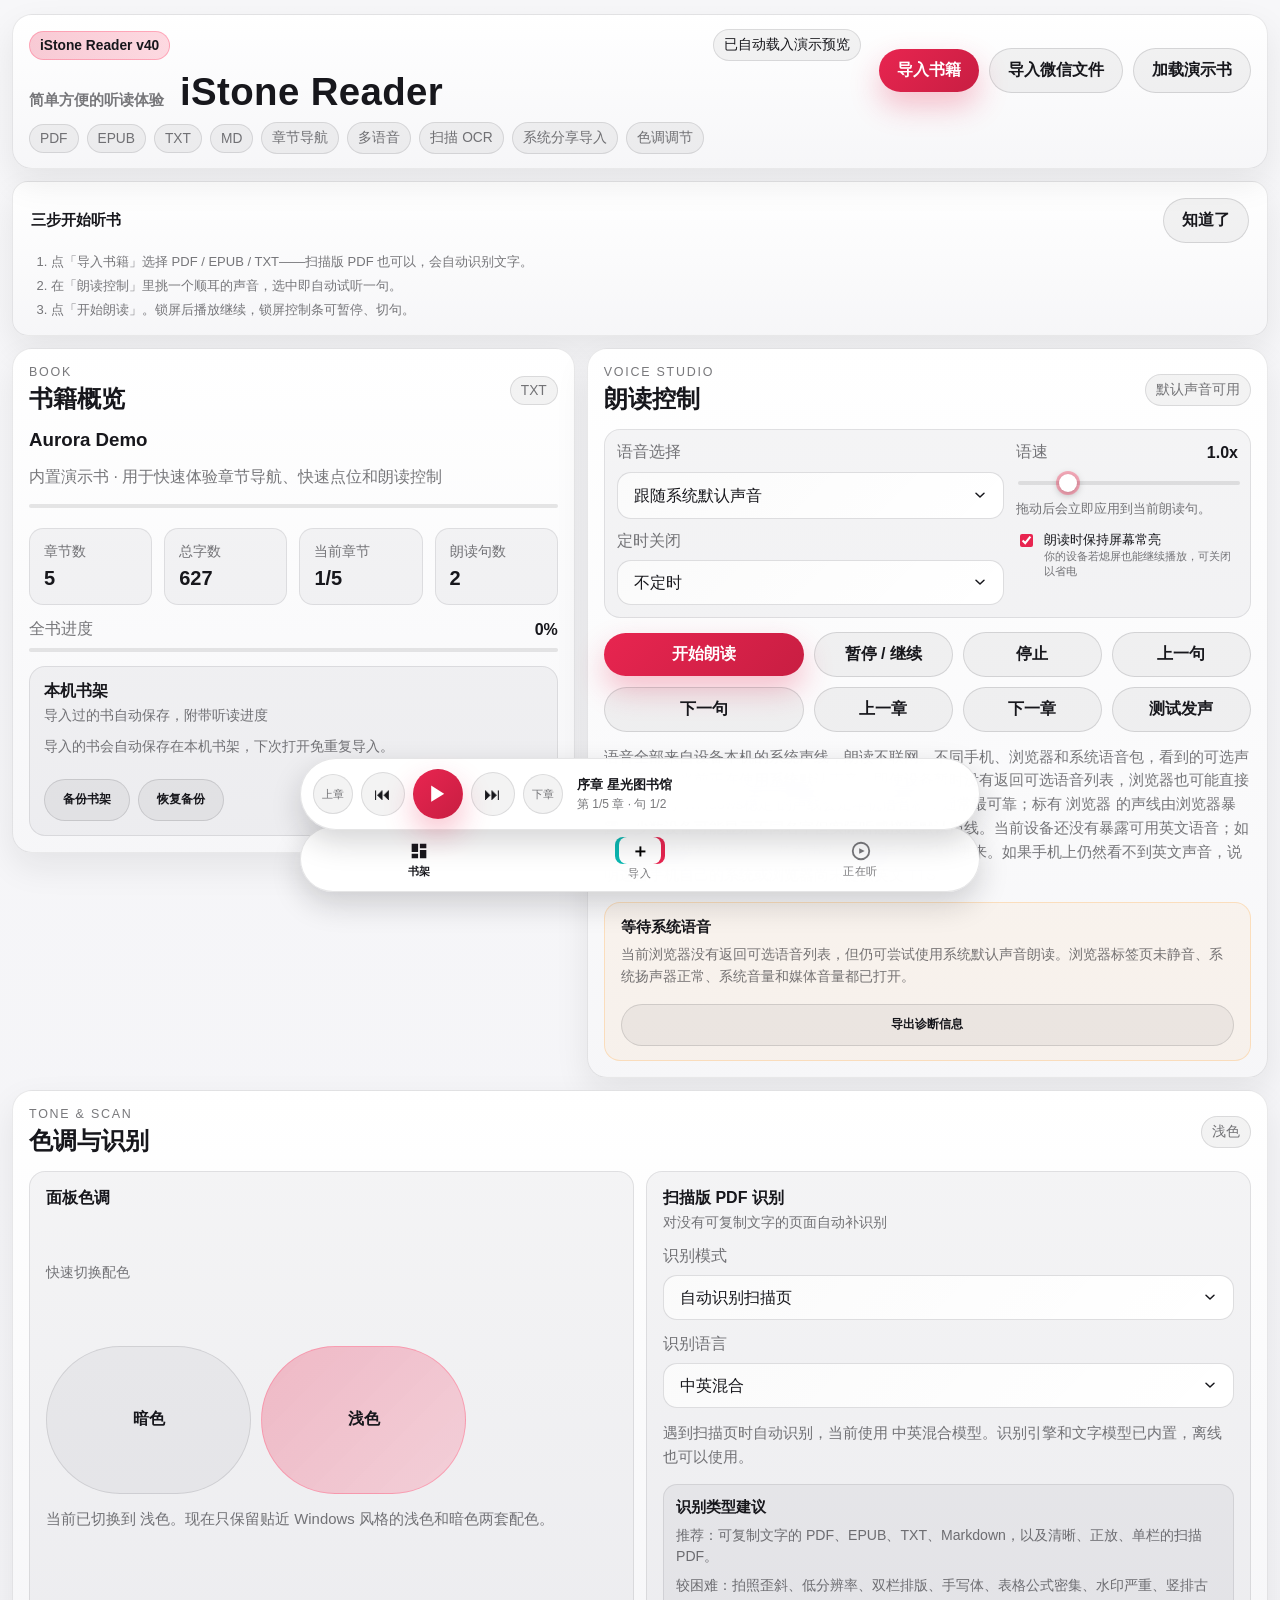
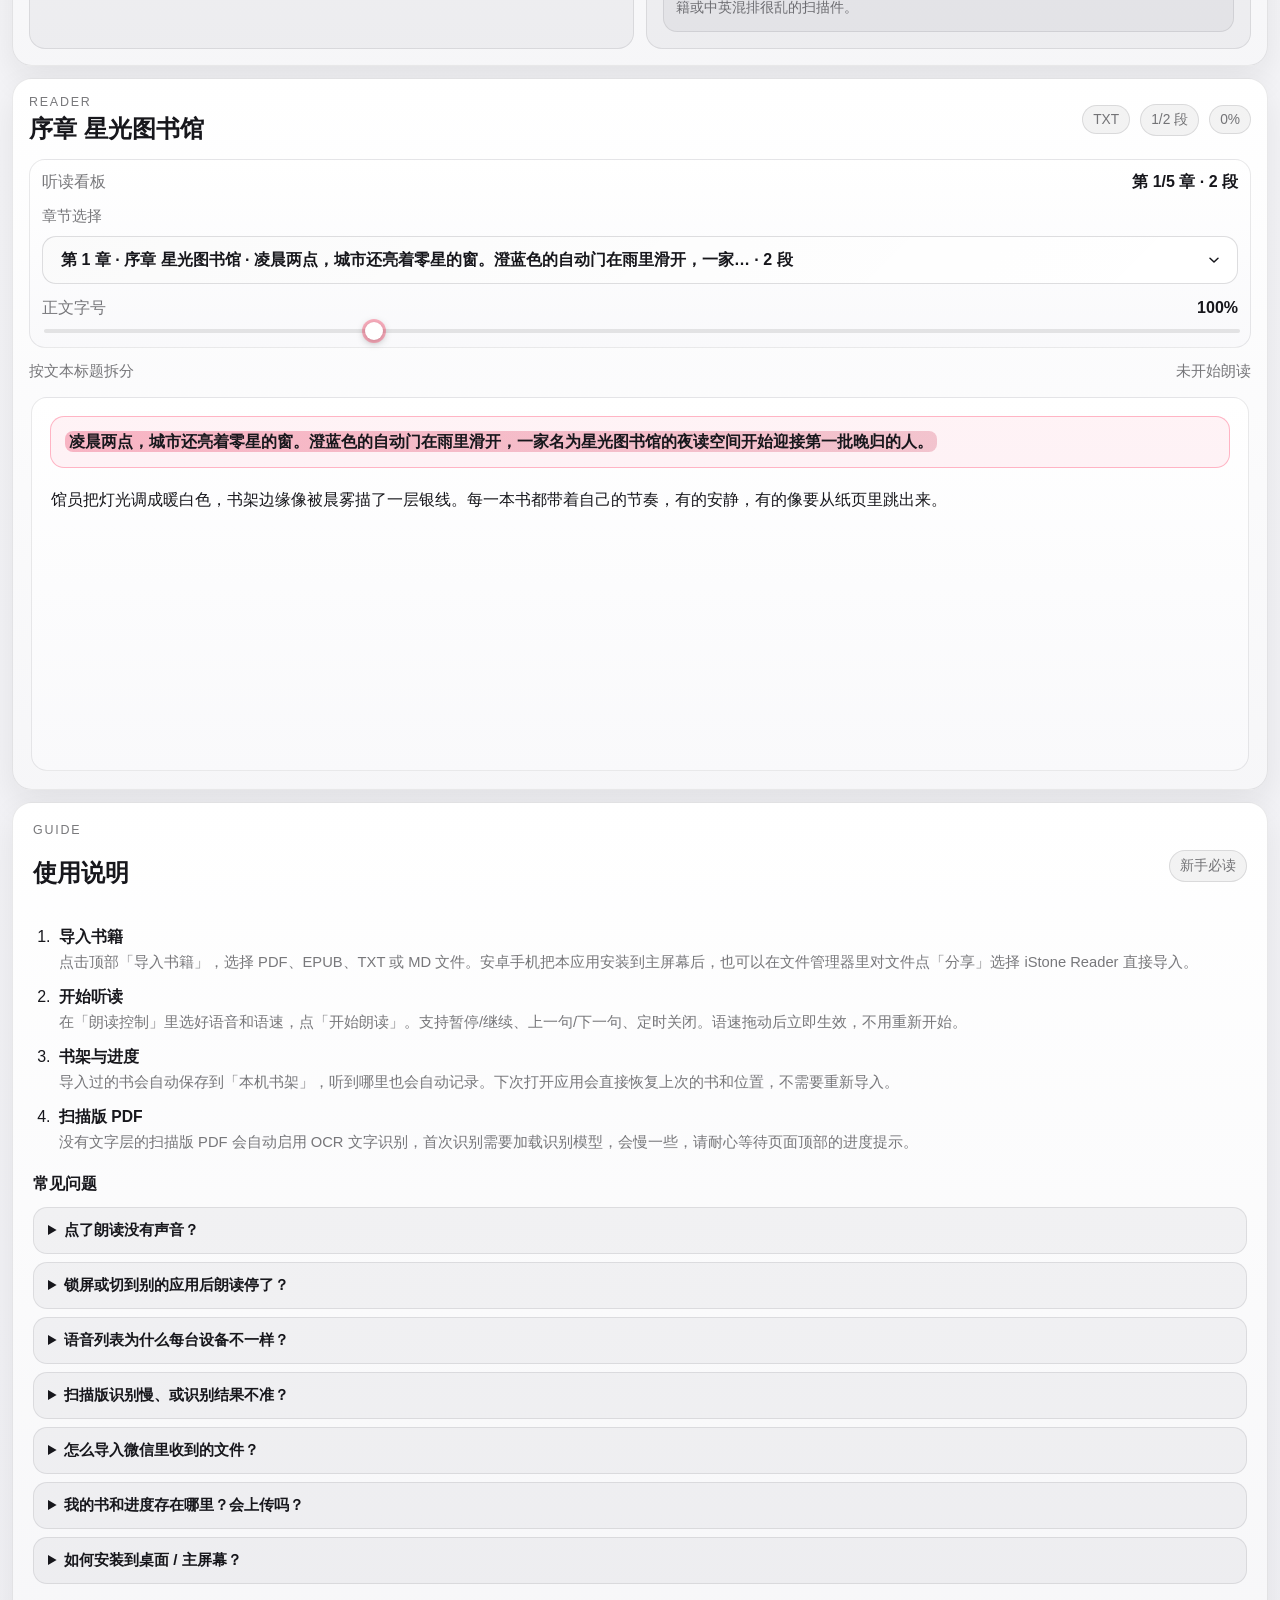
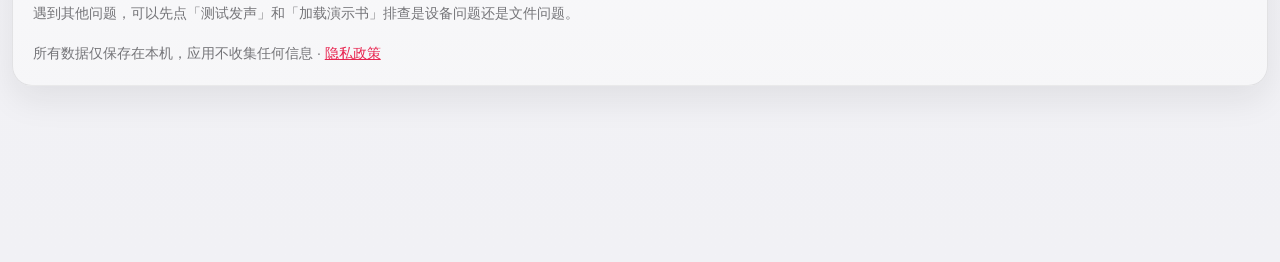
==== commit 29383945: "feat(ui): shelf cover grid, quick-nav tab bar, local-only voices (v40) Phase 2 of the confirmed rede" ====
--- a/index.html
+++ b/index.html
@@ -184,7 +184,7 @@
             <button class="ghost-button" id="voice-test-button" type="button">测试发声</button>
           </div>
           <p class="helper-text" id="voice-hint">
-            语音来自设备系统。不同手机或浏览器看到的可选声音会不同。
+            语音全部使用设备本机的系统声线，朗读不联网。不同手机或浏览器看到的可选声音会不同。
           </p>
           <div class="speech-diagnostic" id="speech-diagnostic" data-state="idle">
             <strong id="speech-diagnostic-title">朗读自检：待测试</strong>
@@ -391,6 +391,21 @@
 
     <button class="update-toast" id="update-toast" type="button" hidden>新版本已就绪 · 点击刷新</button>
 
+    <nav class="tab-bar" id="tab-bar" aria-label="快速导航">
+      <button class="tab-item active" id="tab-shelf" type="button">
+        <svg viewBox="0 0 24 24" aria-hidden="true"><path d="M4 4h7v9H4zM13 4h7v5h-7zM13 11h7v9h-7zM4 15h7v5H4z" /></svg>
+        <span>书架</span>
+      </button>
+      <button class="tab-item tab-import" id="tab-import" type="button">
+        <span class="tab-create" aria-hidden="true"><span>＋</span></span>
+        <span>导入</span>
+      </button>
+      <button class="tab-item" id="tab-listening" type="button">
+        <svg viewBox="0 0 24 24" aria-hidden="true"><circle cx="12" cy="12" r="9" fill="none" stroke="currentColor" stroke-width="2" /><path d="M10 9l6 3-6 3z" /></svg>
+        <span>正在听</span>
+      </button>
+    </nav>
+
     <div class="mini-player" id="mini-player" hidden>
       <button class="mini-button mini-chapter" id="mini-prev-chapter" type="button" aria-label="上一章">上章</button>
       <button class="mini-button" id="mini-prev" type="button" aria-label="上一句">⏮</button>
--- a/styles.css
+++ b/styles.css
@@ -466,17 +466,109 @@
   color: var(--text-soft);
 }
 
+/* --- Bottom quick-nav tab bar: 书架 / ➕导入 / 正在听 --- */
+/* Keep the last content clear of the fixed bar even without the mini player. */
+body {
+  padding-bottom: calc(72px + env(safe-area-inset-bottom, 0px));
+}
+
+.tab-bar {
+  position: fixed;
+  left: 50%;
+  transform: translateX(-50%);
+  bottom: calc(8px + env(safe-area-inset-bottom, 0px));
+  width: min(680px, calc(100% - 20px));
+  display: grid;
+  grid-template-columns: repeat(3, 1fr);
+  align-items: center;
+  padding: 7px 8px;
+  border-radius: 999px;
+  background: var(--panel-top);
+  border: 1px solid var(--surface-strong);
+  box-shadow: 0 12px 36px rgba(0, 0, 0, 0.55);
+  backdrop-filter: blur(14px);
+  -webkit-backdrop-filter: blur(14px);
+  z-index: 55;
+}
+
+body[data-tone="light"] .tab-bar {
+  box-shadow: 0 12px 30px rgba(20, 20, 28, 0.18);
+}
+
+.tab-item {
+  display: grid;
+  place-items: center;
+  gap: 2px;
+  background: none;
+  border: 0;
+  color: var(--text-soft);
+  font-size: 11px;
+  letter-spacing: 0.06em;
+  padding: 3px 0;
+  cursor: pointer;
+}
+
+.tab-item.active {
+  color: var(--text-main);
+  font-weight: 700;
+}
+
+.tab-item svg {
+  width: 22px;
+  height: 22px;
+  fill: currentColor;
+}
+
+/* 导入 ➕：白色胶囊 + 红青错位底片（概念稿的标志性按钮）。 */
+.tab-create {
+  position: relative;
+  display: block;
+  width: 42px;
+  height: 27px;
+}
+
+.tab-create::before,
+.tab-create::after,
+.tab-create > span {
+  content: "";
+  position: absolute;
+  inset: 0;
+  border-radius: 8px;
+}
+
+.tab-create::before {
+  background: var(--accent-aux);
+  transform: translateX(-4px);
+}
+
+.tab-create::after {
+  background: var(--accent-primary);
+  transform: translateX(4px);
+}
+
+.tab-create > span {
+  display: grid;
+  place-items: center;
+  background: #ffffff;
+  color: #000000;
+  font-size: 18px;
+  font-weight: 700;
+  line-height: 1;
+  z-index: 1;
+}
+
 /* --- Sticky mini player --- */
-/* Playback controls stay reachable while reading anywhere on the page. */
+/* Playback controls stay reachable while reading anywhere on the page;
+   the bar floats above the quick-nav tab bar. */
 body.has-mini-player {
-  padding-bottom: calc(88px + env(safe-area-inset-bottom, 0px));
+  padding-bottom: calc(152px + env(safe-area-inset-bottom, 0px));
 }
 
 .mini-player {
   position: fixed;
   left: 50%;
   transform: translateX(-50%);
-  bottom: calc(10px + env(safe-area-inset-bottom, 0px));
+  bottom: calc(70px + env(safe-area-inset-bottom, 0px));
   width: min(680px, calc(100% - 20px));
   display: flex;
   align-items: center;
@@ -568,7 +660,7 @@
   position: fixed;
   left: 50%;
   transform: translateX(-50%);
-  bottom: calc(110px + env(safe-area-inset-bottom, 0px));
+  bottom: calc(160px + env(safe-area-inset-bottom, 0px));
   padding: 10px 18px;
   border-radius: 999px;
   border: 0;
@@ -1107,28 +1199,31 @@
   border: 1px solid var(--line);
 }
 
+/* 书架：等大封面网格（书名首字 + 稳定底色 + 进度角标）。 */
 .library-list {
   margin: 0;
   padding: 0;
   list-style: none;
   display: grid;
-  gap: 8px;
-  max-height: 240px;
+  grid-template-columns: repeat(3, minmax(0, 1fr));
+  gap: 12px;
+  max-height: 420px;
   overflow-y: auto;
 }
 
 .library-empty {
+  grid-column: 1 / -1;
   color: var(--text-soft);
   font-size: 0.9rem;
   line-height: 1.6;
 }
 
 .library-item {
-  display: flex;
-  align-items: center;
-  justify-content: space-between;
-  gap: 10px;
-  padding: 10px 12px;
+  display: grid;
+  gap: 8px;
+  align-content: start;
+  min-width: 0;
+  padding: 8px;
   border-radius: var(--radius-md);
   background: var(--surface-soft);
   border: 1px solid var(--line);
@@ -1139,6 +1234,57 @@
   background: var(--active-surface);
 }
 
+.library-cover {
+  aspect-ratio: 3 / 4;
+  border-radius: 10px;
+  position: relative;
+  overflow: hidden;
+  display: grid;
+  place-items: center;
+  border: 1px solid rgba(255, 255, 255, 0.08);
+}
+
+.library-cover b {
+  font-size: 1.6rem;
+  font-weight: 800;
+  color: rgba(255, 255, 255, 0.92);
+  text-shadow: 0 2px 10px rgba(0, 0, 0, 0.4);
+}
+
+.library-cover-pct {
+  position: absolute;
+  right: 5px;
+  top: 5px;
+  font-size: 10px;
+  background: rgba(0, 0, 0, 0.55);
+  border-radius: 999px;
+  padding: 2px 6px;
+  color: rgba(255, 255, 255, 0.85);
+  font-variant-numeric: tabular-nums;
+}
+
+.library-cover-bar {
+  position: absolute;
+  left: 0;
+  right: 0;
+  bottom: 0;
+  height: 3px;
+  background: rgba(255, 255, 255, 0.16);
+}
+
+.library-cover-bar i {
+  display: block;
+  height: 100%;
+  background: var(--accent-primary);
+}
+
+.library-cover-c0 { background: linear-gradient(160deg, #3c2f4e, #171522); }
+.library-cover-c1 { background: linear-gradient(160deg, #16324a, #0d1420); }
+.library-cover-c2 { background: linear-gradient(160deg, #45311d, #1c130c); }
+.library-cover-c3 { background: linear-gradient(160deg, #14413a, #0a1a17); }
+.library-cover-c4 { background: linear-gradient(160deg, #4a1d2c, #1c0c12); }
+.library-cover-c5 { background: linear-gradient(160deg, #33383f, #101216); }
+
 .library-item-info {
   display: grid;
   gap: 2px;
@@ -1146,7 +1292,7 @@
 }
 
 .library-item-info strong {
-  font-size: 0.95rem;
+  font-size: 0.85rem;
   overflow: hidden;
   text-overflow: ellipsis;
   white-space: nowrap;
@@ -1154,14 +1300,24 @@
 
 .library-item-info span {
   color: var(--text-soft);
-  font-size: 0.82rem;
+  font-size: 0.74rem;
+  overflow: hidden;
+  text-overflow: ellipsis;
+  white-space: nowrap;
   font-variant-numeric: tabular-nums;
 }
 
 .library-item-actions {
-  display: flex;
+  display: grid;
   gap: 6px;
-  flex-shrink: 0;
+}
+
+.library-item-actions .library-open-button,
+.library-item-actions .library-delete-button {
+  width: 100%;
+  padding: 5px 8px;
+  font-size: 12px;
+  white-space: nowrap;
 }
 
 .library-open-button,
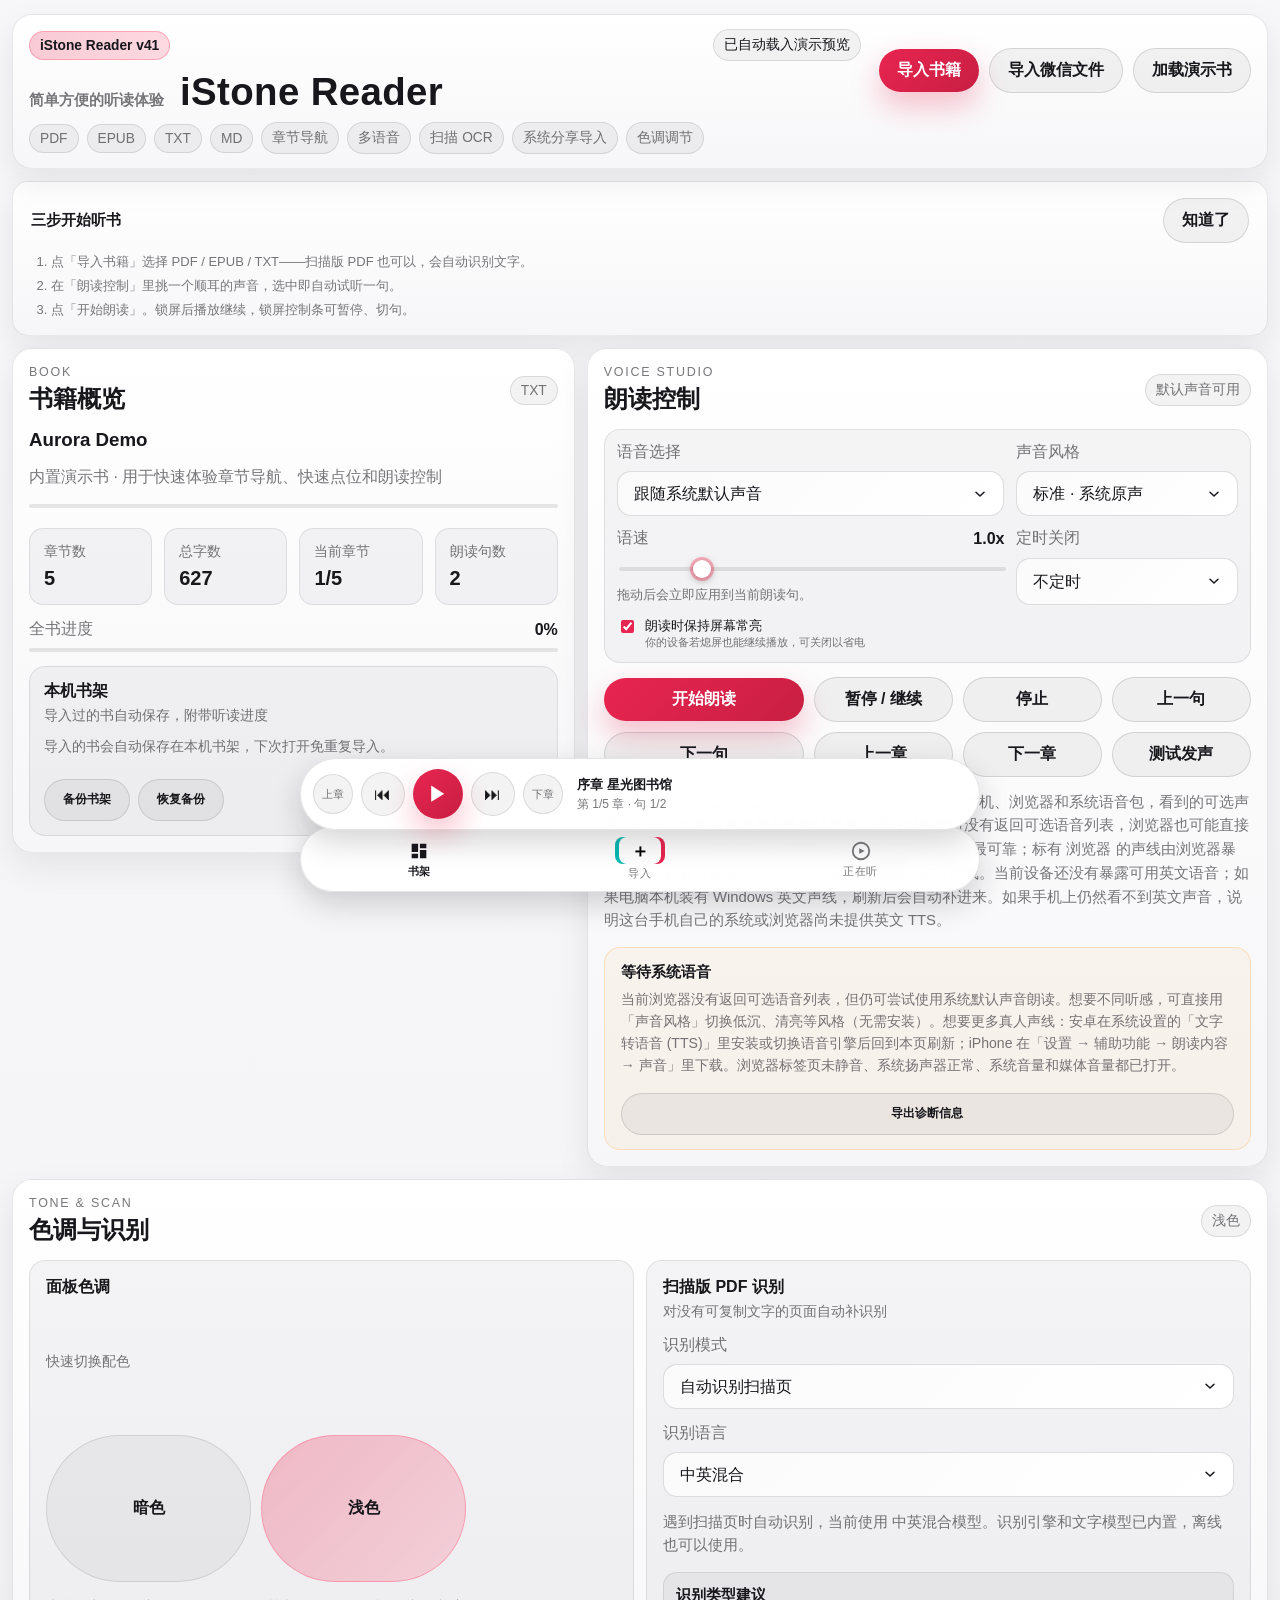
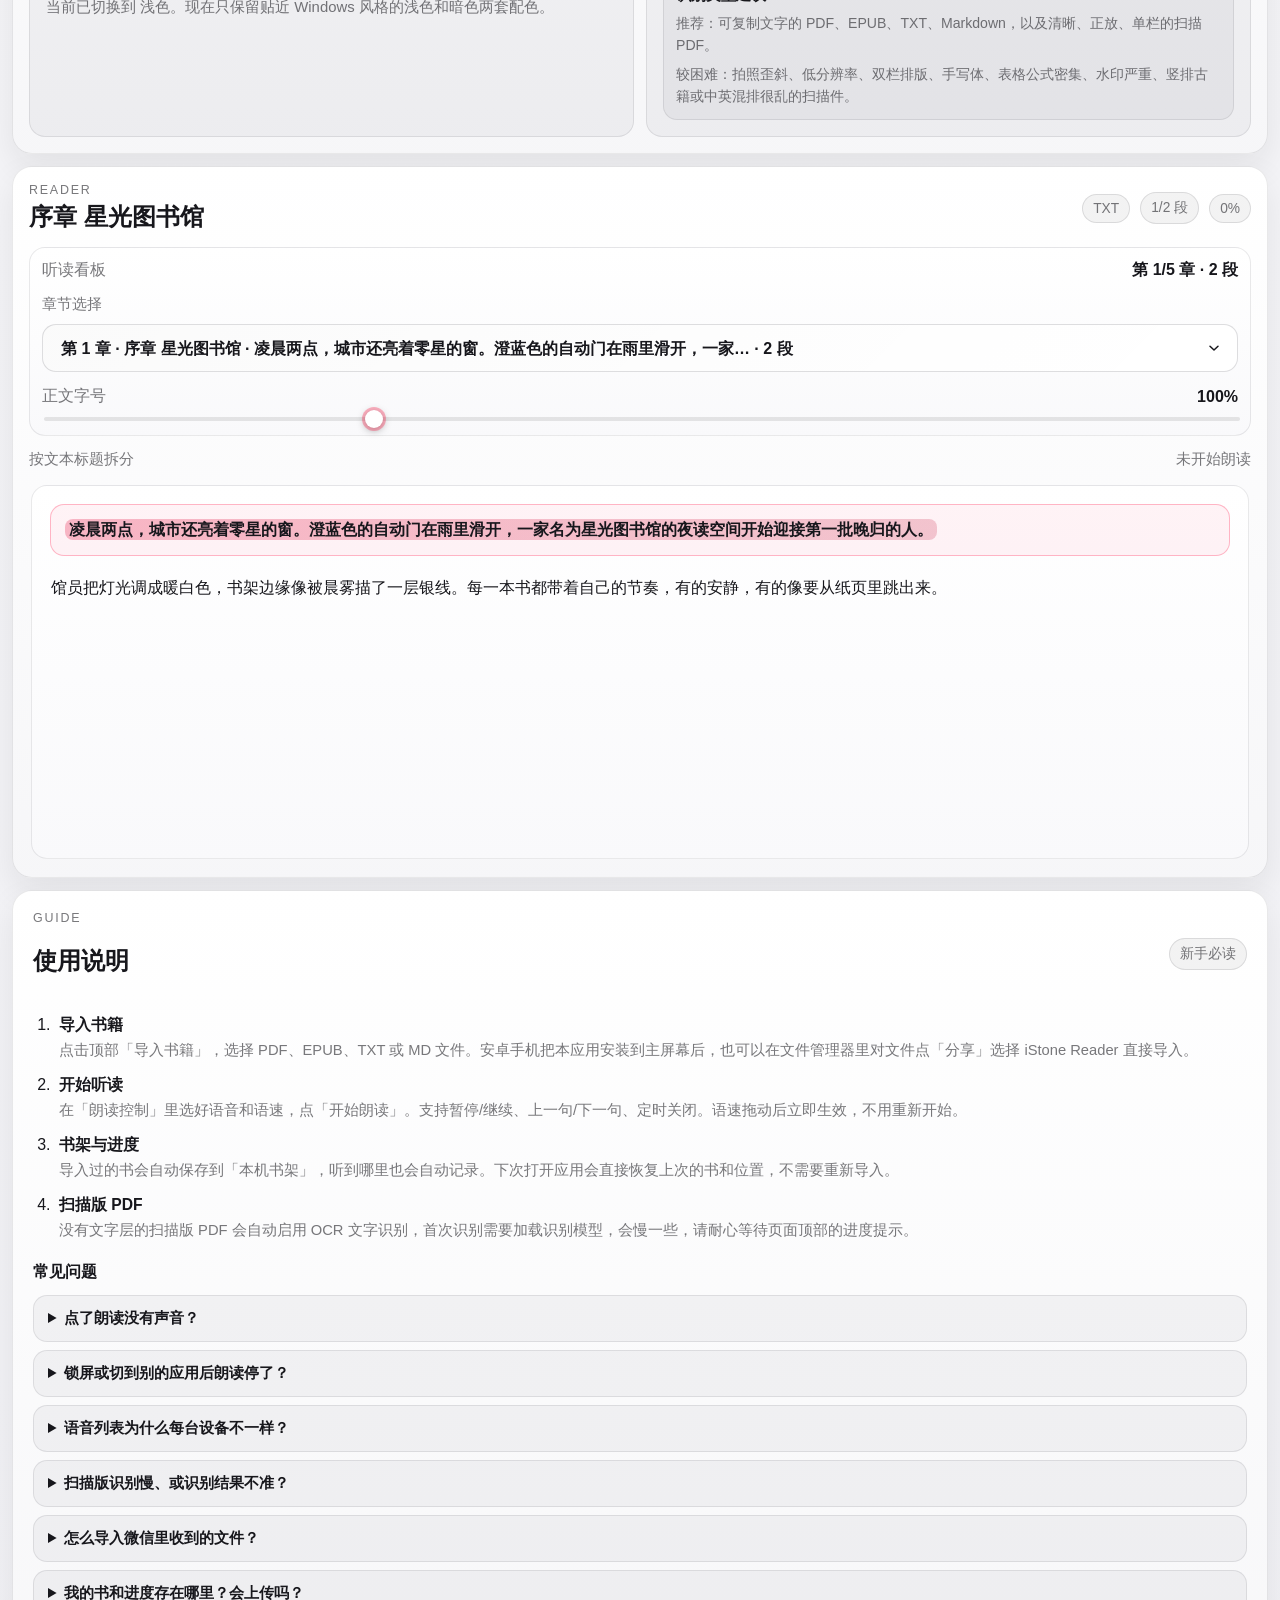
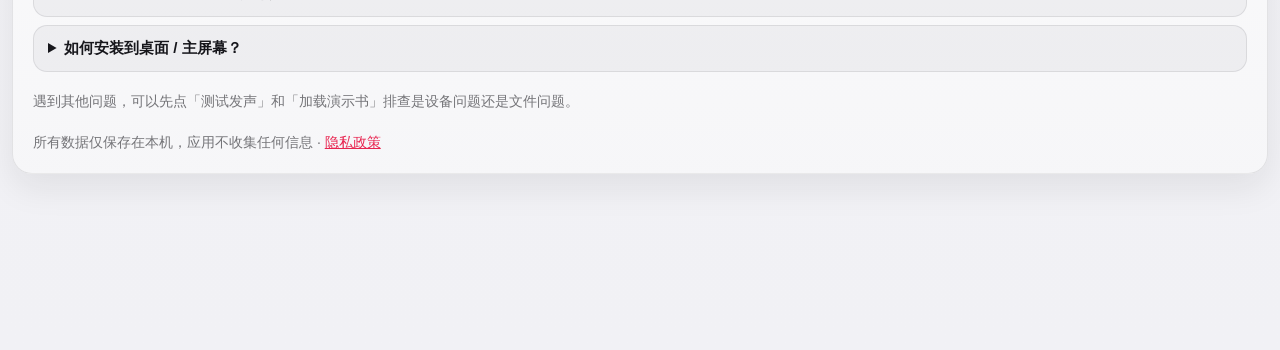
==== commit 7988eb5c: "feat(voice): on-device voice style presets + few-voice guidance (v41) Phones that expose only the sy" ====
--- a/index.html
+++ b/index.html
@@ -148,6 +148,15 @@
               <span>语音选择</span>
               <select id="voice-select"></select>
             </label>
+            <label class="field-block voice-style-block">
+              <span>声音风格</span>
+              <select id="voice-style-select">
+                <option value="standard">标准 · 系统原声</option>
+                <option value="deep">低沉 · 偏男声感</option>
+                <option value="bright">清亮 · 明快高音</option>
+                <option value="brisk">轻快 · 稍微提速</option>
+              </select>
+            </label>
             <div class="slider-stack speed-control-block">
               <label class="field-block">
                 <div class="field-header">
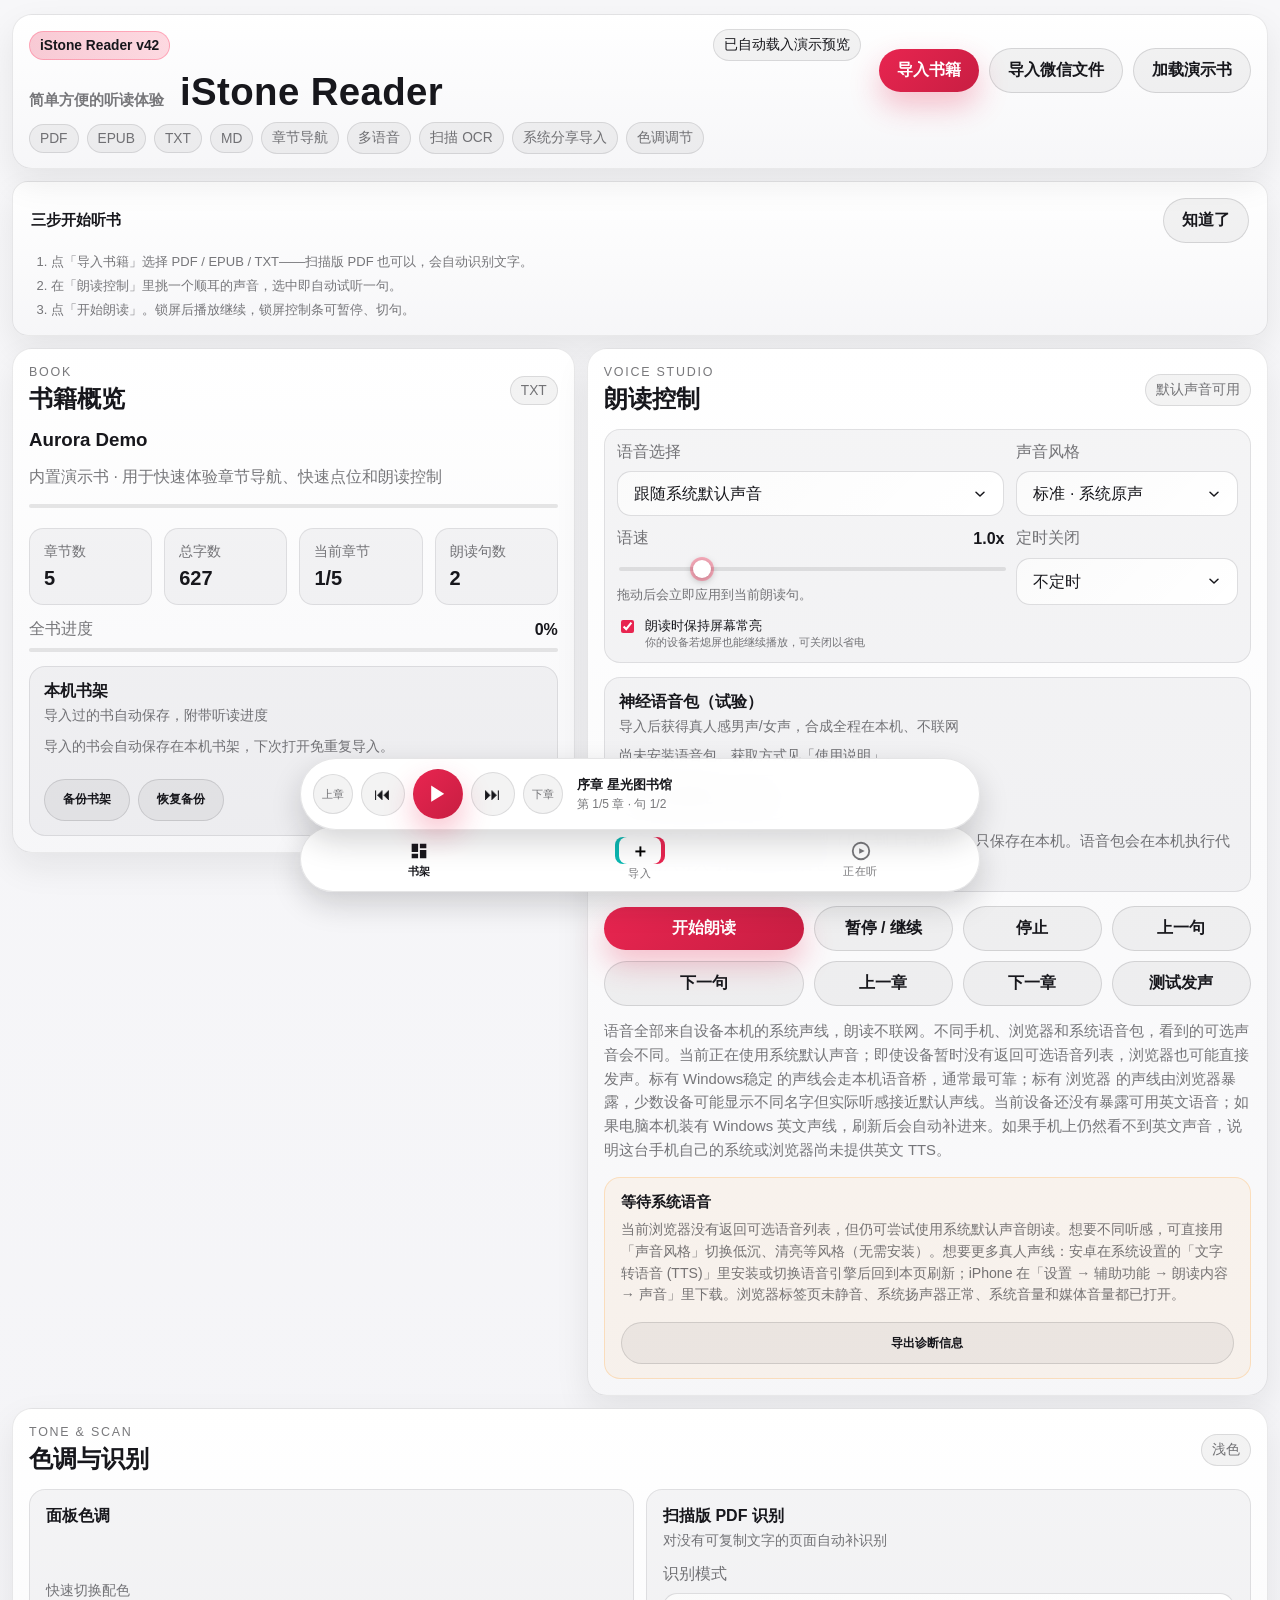
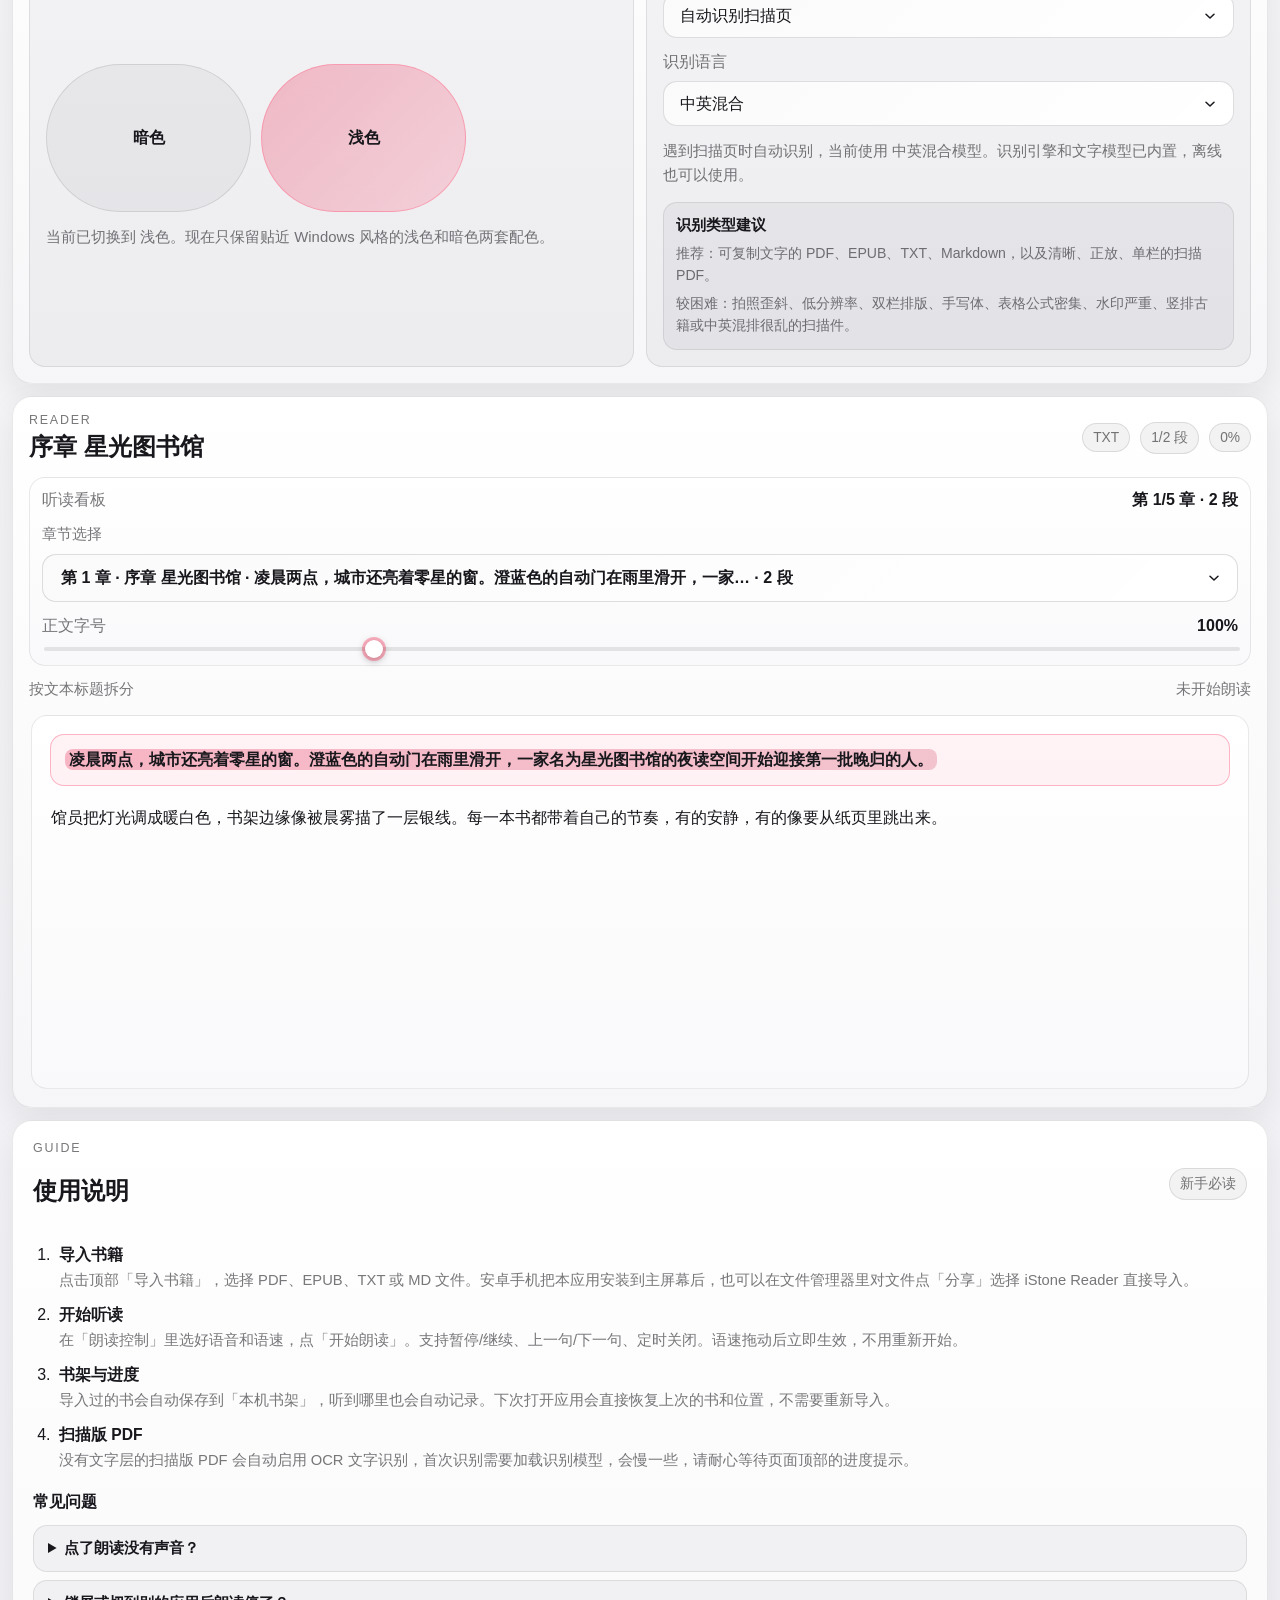
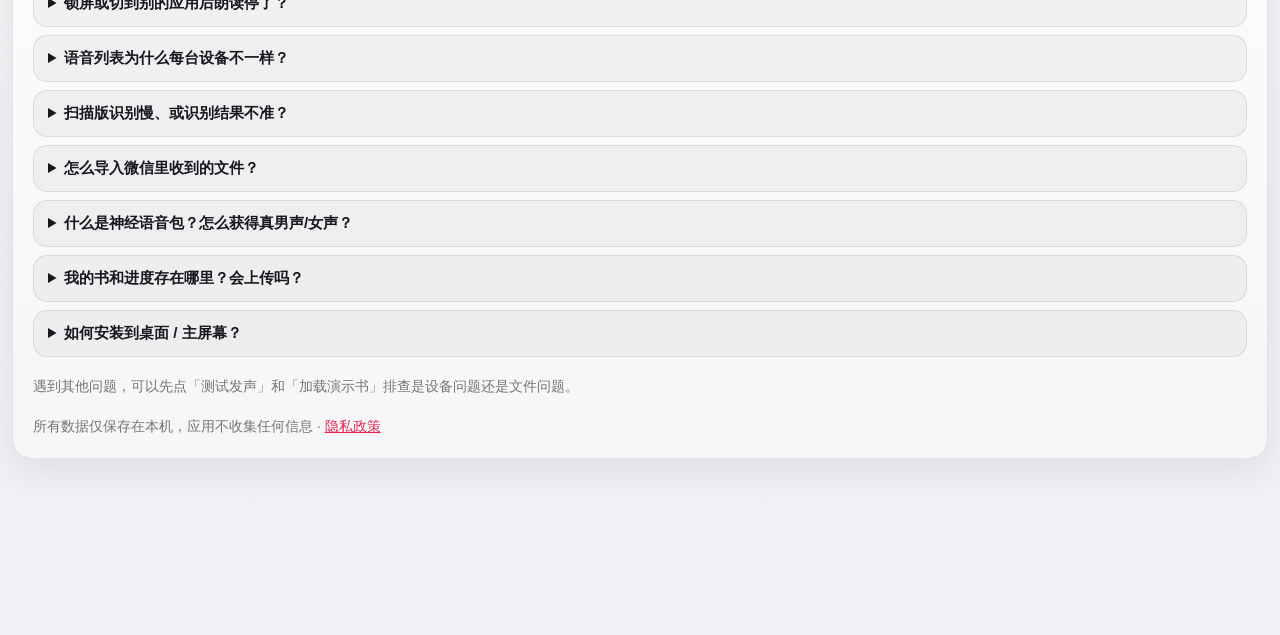
==== commit 3a494ba0: "feat(voice): neural voice pack framework — offline male/female voices (v42) Infrastructure for real " ====
--- a/index.html
+++ b/index.html
@@ -182,6 +182,20 @@
               <span>朗读时保持屏幕常亮<small>你的设备若熄屏也能继续播放，可关闭以省电</small></span>
             </label>
           </div>
+          <div class="neural-pack-block" id="neural-pack-block">
+            <div class="block-heading">
+              <strong>神经语音包（试验）</strong>
+              <span>导入后获得真人感男声/女声，合成全程在本机、不联网</span>
+            </div>
+            <ul class="neural-pack-list" id="neural-pack-list"></ul>
+            <div class="neural-pack-actions">
+              <label class="ghost-button" for="neural-pack-input">导入语音包（.zip）</label>
+              <input id="neural-pack-input" class="visually-hidden" type="file" accept=".zip,application/zip" />
+            </div>
+            <p class="helper-text" id="neural-pack-hint">
+              语音包内含合成引擎和音色模型（几十到上百 MB），只保存在本机。语音包会在本机执行代码，请只导入可信来源的语音包。
+            </p>
+          </div>
           <div class="control-button-row">
             <button class="primary-button" id="speak-button" type="button">开始朗读</button>
             <button class="ghost-button" id="pause-button" type="button">暂停 / 继续</button>
@@ -356,6 +370,10 @@
             <p>微信聊天文件需要先保存出来再导入：安卓在微信里打开文件 → 「···」→「保存到手机」，然后在系统文件管理的「Download/WeiXin」里把文件「分享」给 iStone Reader（需先安装到主屏幕）；iPhone 在微信里选「用其他应用打开 → 存储到"文件"」，再用「导入书籍」从"文件"里选取。点顶部「导入微信文件」按钮可查看带步骤的完整指引。</p>
           </details>
           <details>
+            <summary>什么是神经语音包？怎么获得真男声/女声？</summary>
+            <p>手机系统只提供一个声音时，可以在「朗读控制 → 神经语音包」里导入 .zip 语音包，获得真人感的男声/女声——语音包内含开源合成引擎和音色模型，导入后合成全程在你的手机本机完成，不联网。语音包体积较大（几十到上百 MB），只需导入一次，会保存在本机。注意：语音包会在本机执行其中的引擎代码，请只导入可信来源发布的语音包。官方整理的语音包获取方式会在项目主页提供。</p>
+          </details>
+          <details>
             <summary>我的书和进度存在哪里？会上传吗？</summary>
             <p>不会上传。文件解析、识别和朗读全部在你自己的设备上完成，书架和进度只保存在本机浏览器里。注意：清除浏览器数据（或无痕模式）会清空书架；换设备或换浏览器不会同步。</p>
           </details>
--- a/styles.css
+++ b/styles.css
@@ -1190,6 +1190,64 @@
   font-weight: 600;
 }
 
+/* 神经语音包管理 */
+.neural-pack-block {
+  display: grid;
+  gap: 10px;
+  padding: 14px;
+  border-radius: var(--radius-lg);
+  background: var(--surface-muted);
+  border: 1px solid var(--line);
+}
+
+.neural-pack-list {
+  margin: 0;
+  padding: 0;
+  list-style: none;
+  display: grid;
+  gap: 8px;
+}
+
+.neural-pack-empty {
+  color: var(--text-soft);
+  font-size: 0.88rem;
+}
+
+.neural-pack-item {
+  display: flex;
+  align-items: center;
+  justify-content: space-between;
+  gap: 10px;
+  padding: 10px 12px;
+  border-radius: var(--radius-md);
+  background: var(--surface-soft);
+  border: 1px solid var(--line);
+}
+
+.neural-pack-item-info {
+  display: grid;
+  gap: 2px;
+  min-width: 0;
+}
+
+.neural-pack-item-info strong {
+  font-size: 0.92rem;
+}
+
+.neural-pack-item-info span {
+  color: var(--text-soft);
+  font-size: 0.8rem;
+  overflow: hidden;
+  text-overflow: ellipsis;
+  white-space: nowrap;
+}
+
+.neural-pack-actions {
+  display: flex;
+  gap: 8px;
+  flex-wrap: wrap;
+}
+
 .library-block {
   display: grid;
   gap: 10px;
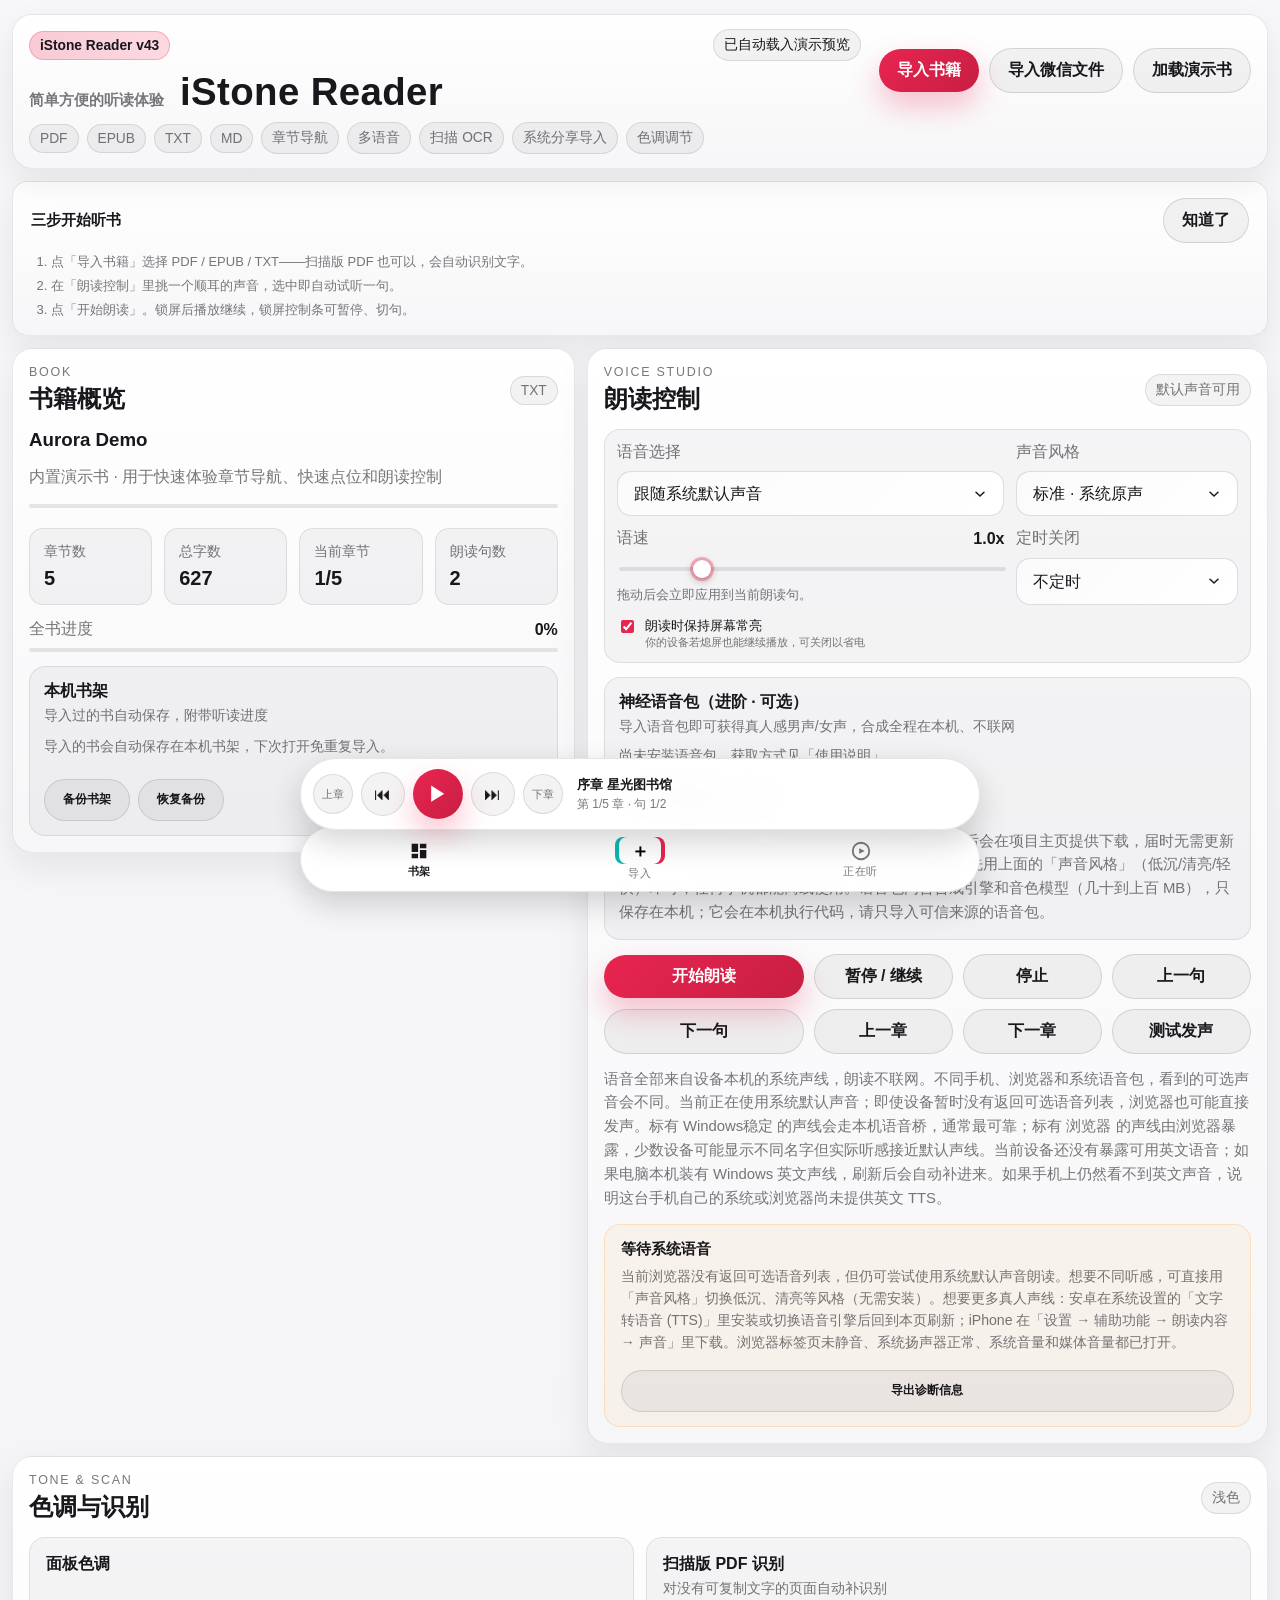
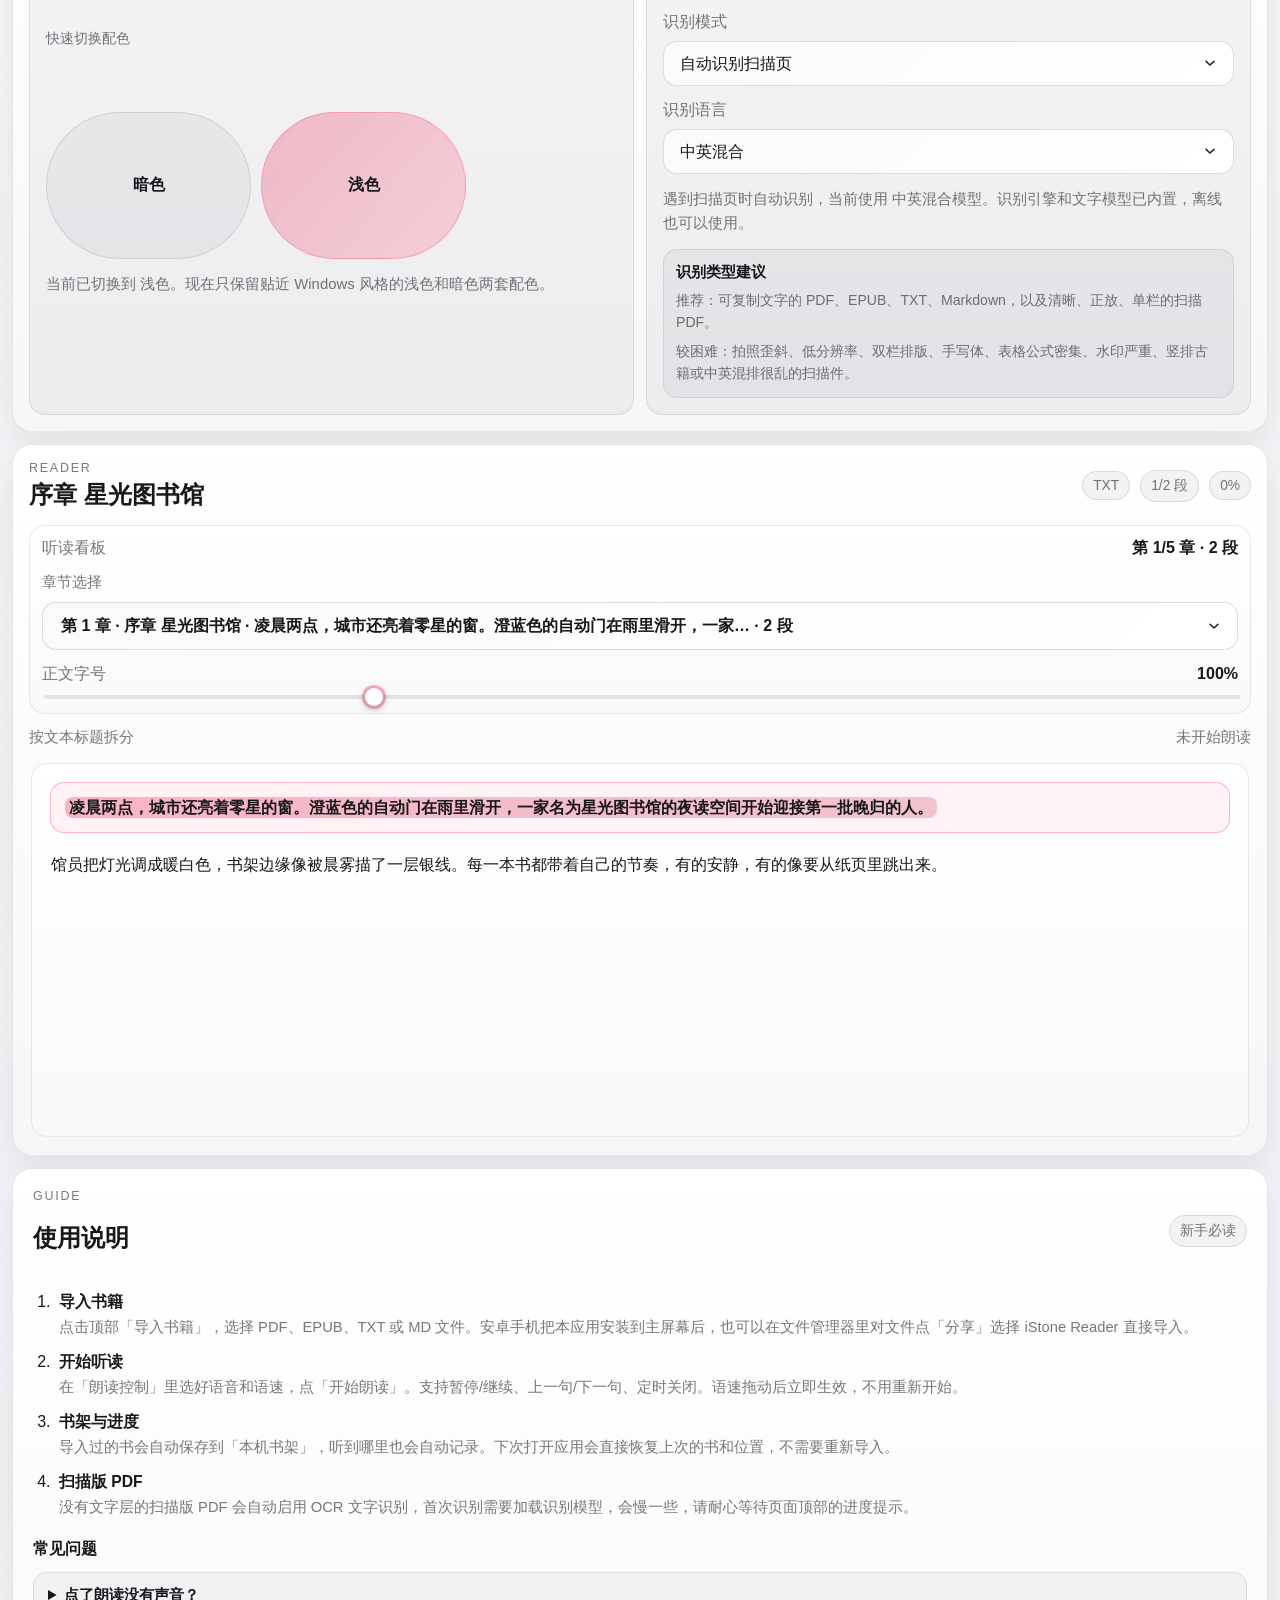
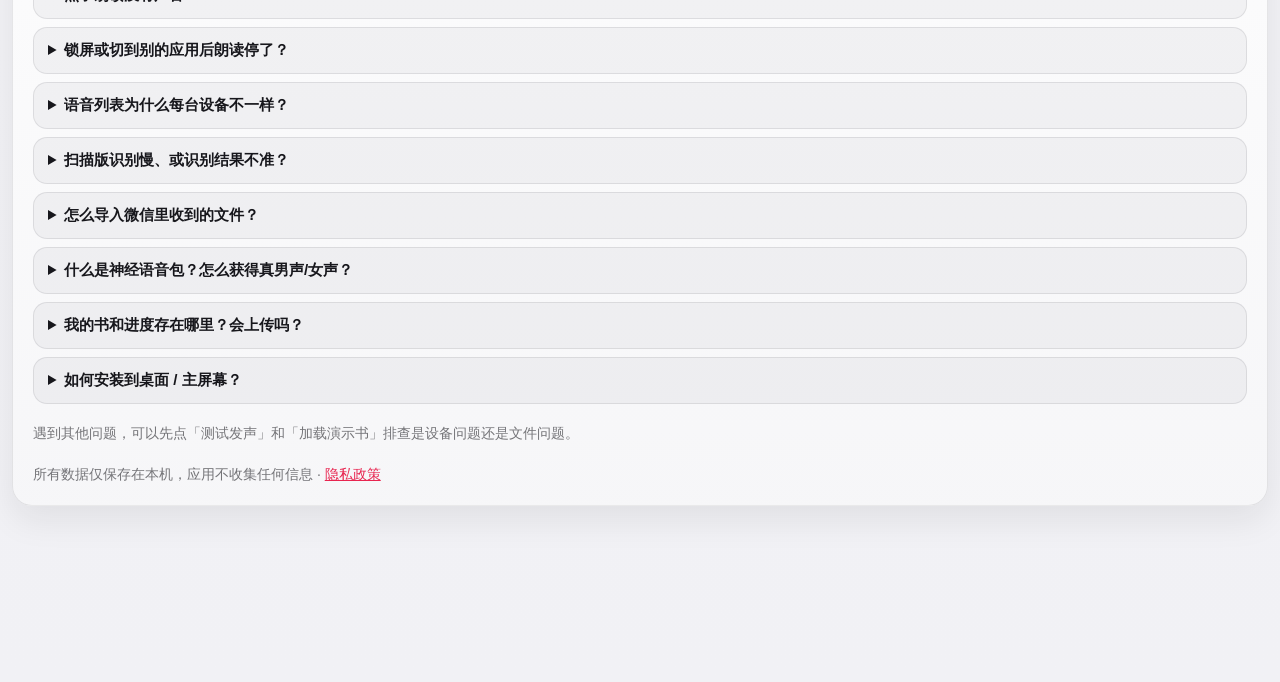
==== commit 6e4e29a8: "docs(voice): frame neural packs as optional, updatable-later content (v43) Run #5 (the multi-candida" ====
--- a/index.html
+++ b/index.html
@@ -184,8 +184,8 @@
           </div>
           <div class="neural-pack-block" id="neural-pack-block">
             <div class="block-heading">
-              <strong>神经语音包（试验）</strong>
-              <span>导入后获得真人感男声/女声，合成全程在本机、不联网</span>
+              <strong>神经语音包（进阶 · 可选）</strong>
+              <span>导入语音包即可获得真人感男声/女声，合成全程在本机、不联网</span>
             </div>
             <ul class="neural-pack-list" id="neural-pack-list"></ul>
             <div class="neural-pack-actions">
@@ -193,7 +193,7 @@
               <input id="neural-pack-input" class="visually-hidden" type="file" accept=".zip,application/zip" />
             </div>
             <p class="helper-text" id="neural-pack-hint">
-              语音包内含合成引擎和音色模型（几十到上百 MB），只保存在本机。语音包会在本机执行代码，请只导入可信来源的语音包。
+              这是可选的进阶功能：官方语音包正在准备中，做好后会在项目主页提供下载，届时无需更新应用、导入即可新增男声/女声。现在想要不同听感，先用上面的「声音风格」（低沉/清亮/轻快）即可，任何手机都能离线使用。语音包内含合成引擎和音色模型（几十到上百 MB），只保存在本机；它会在本机执行代码，请只导入可信来源的语音包。
             </p>
           </div>
           <div class="control-button-row">
@@ -371,7 +371,7 @@
           </details>
           <details>
             <summary>什么是神经语音包？怎么获得真男声/女声？</summary>
-            <p>手机系统只提供一个声音时，可以在「朗读控制 → 神经语音包」里导入 .zip 语音包，获得真人感的男声/女声——语音包内含开源合成引擎和音色模型，导入后合成全程在你的手机本机完成，不联网。语音包体积较大（几十到上百 MB），只需导入一次，会保存在本机。注意：语音包会在本机执行其中的引擎代码，请只导入可信来源发布的语音包。官方整理的语音包获取方式会在项目主页提供。</p>
+            <p>神经语音包是一个<strong>可选的进阶功能</strong>：导入一个 .zip 语音包后，就能获得真人感的男声/女声，合成全程在你的手机本机完成、不联网。它和应用是分开的——<strong>以后新增声音只需导入新语音包，应用本身不用更新</strong>。官方语音包正在准备中，做好后会在项目主页提供下载。在此之前，想要不同听感可以先用「声音风格」（低沉/清亮/轻快），任何手机都能离线使用。注意：语音包体积较大（几十到上百 MB），只保存在本机；它会在本机执行其中的引擎代码，请只导入可信来源发布的语音包。</p>
           </details>
           <details>
             <summary>我的书和进度存在哪里？会上传吗？</summary>
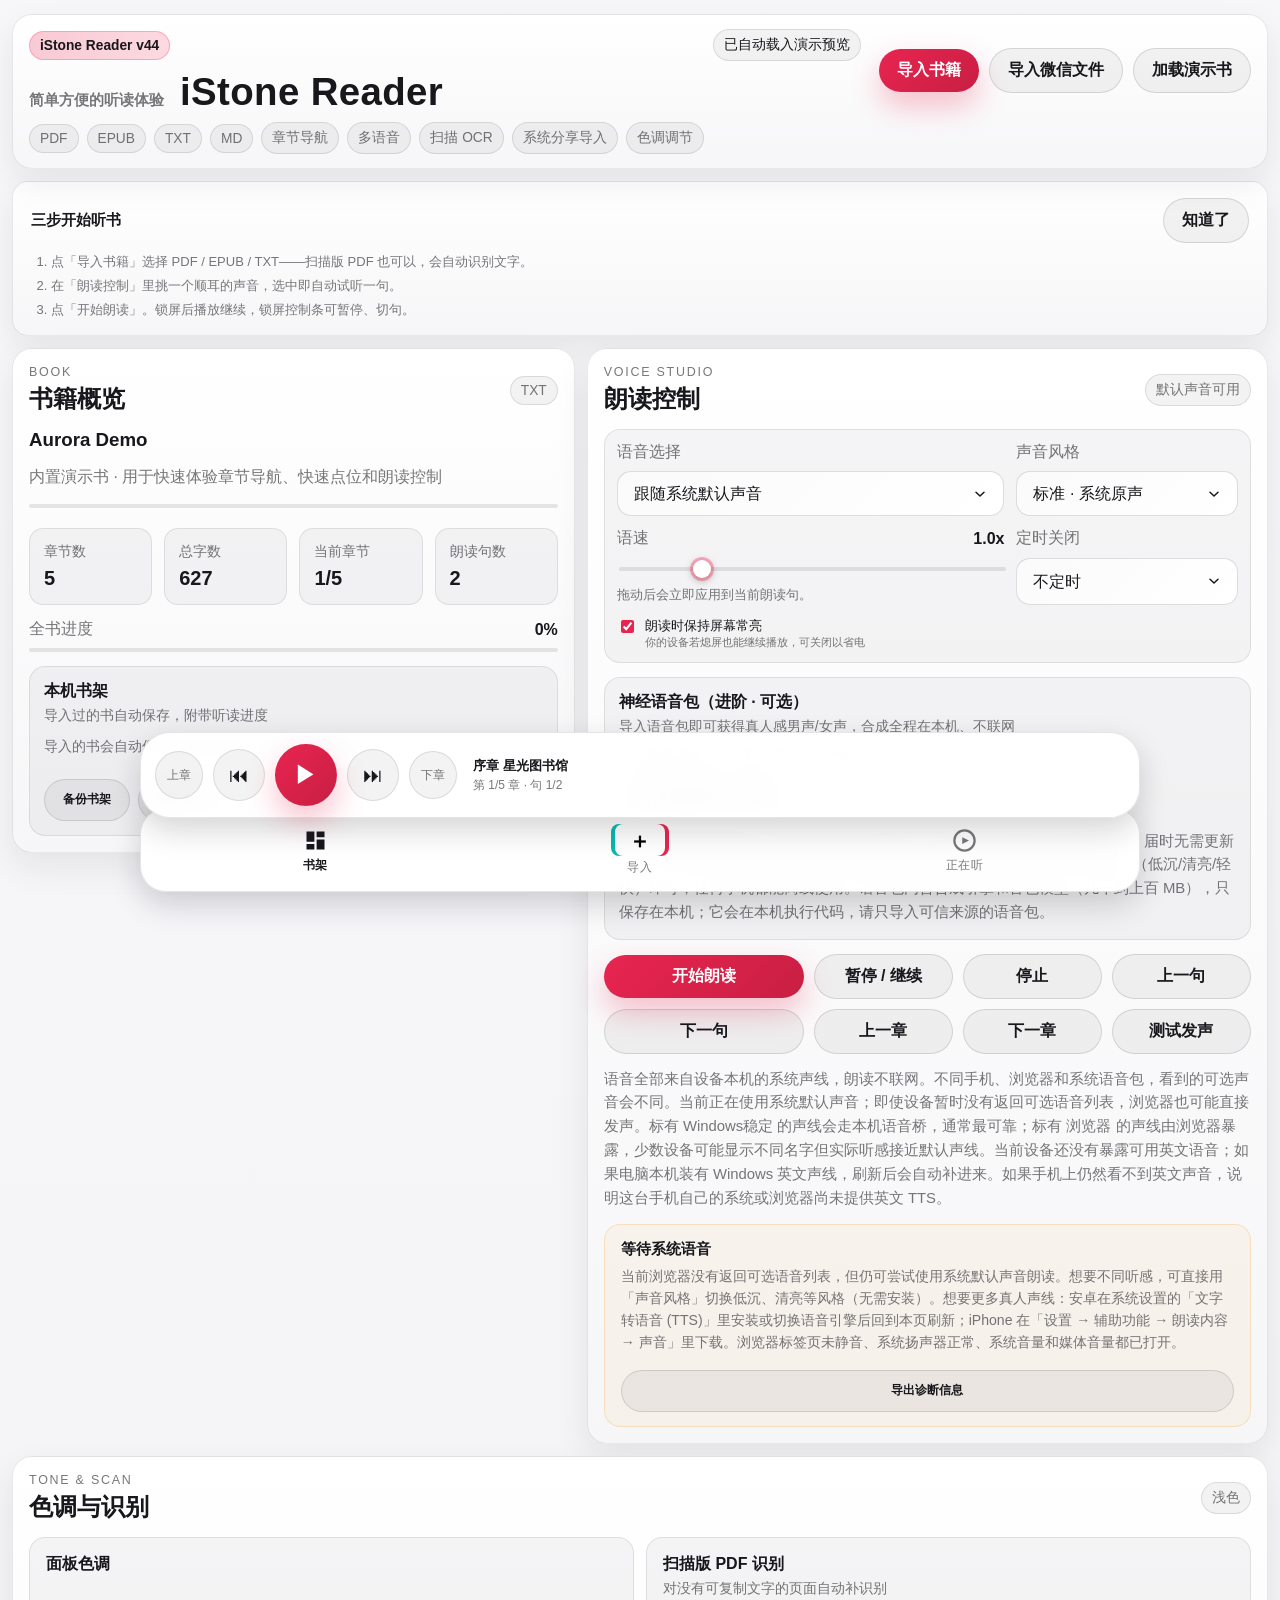
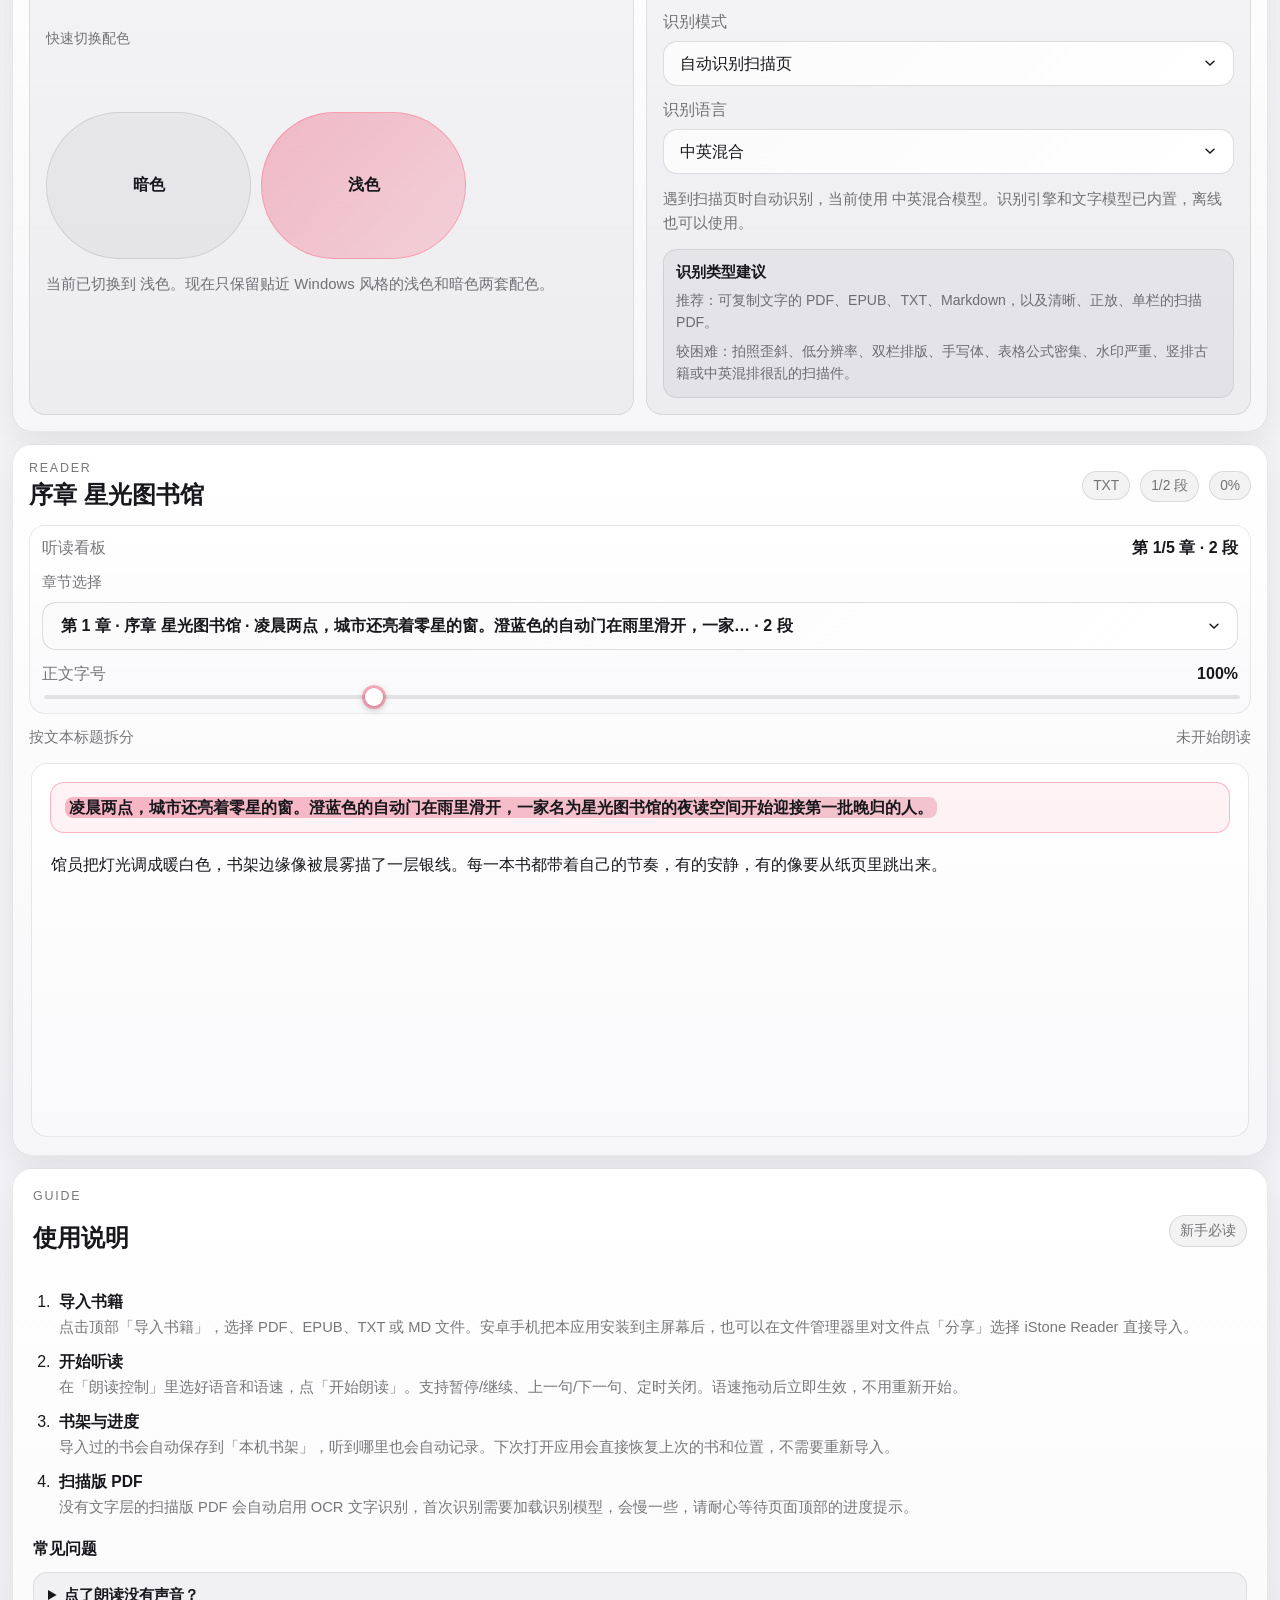
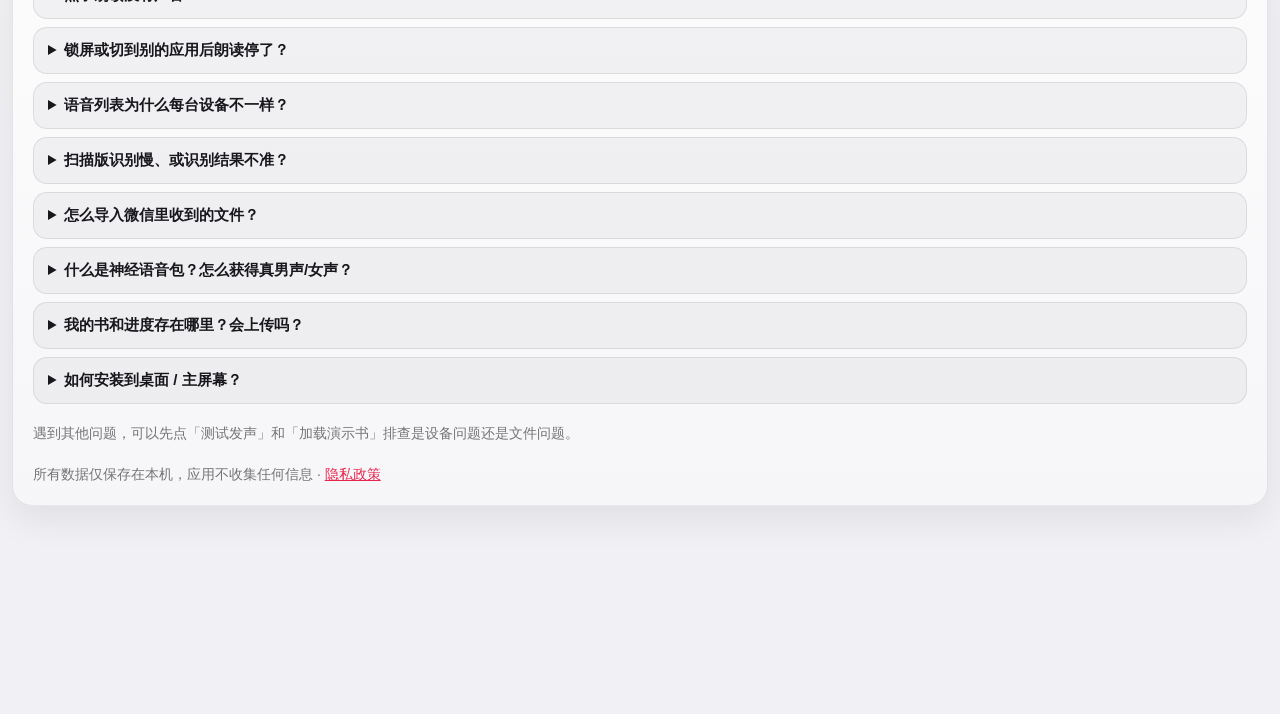
==== commit 57ee2ebf: "feat(ui): full-width floating bars, bigger controls, tidier style label (v44) - Voice style: rename " ====
--- a/index.html
+++ b/index.html
@@ -152,7 +152,7 @@
               <span>声音风格</span>
               <select id="voice-style-select">
                 <option value="standard">标准 · 系统原声</option>
-                <option value="deep">低沉 · 偏男声感</option>
+                <option value="deep">低沉 · 浑厚低音</option>
                 <option value="bright">清亮 · 明快高音</option>
                 <option value="brisk">轻快 · 稍微提速</option>
               </select>
--- a/styles.css
+++ b/styles.css
@@ -469,20 +469,22 @@
 /* --- Bottom quick-nav tab bar: 书架 / ➕导入 / 正在听 --- */
 /* Keep the last content clear of the fixed bar even without the mini player. */
 body {
-  padding-bottom: calc(72px + env(safe-area-inset-bottom, 0px));
-}
-
+  padding-bottom: calc(84px + env(safe-area-inset-bottom, 0px));
+}
+
+/* The floating bars span the same width as the content column (matching the
+   app shell's side gutter) so they read as one wide control surface. */
 .tab-bar {
   position: fixed;
   left: 50%;
   transform: translateX(-50%);
   bottom: calc(8px + env(safe-area-inset-bottom, 0px));
-  width: min(680px, calc(100% - 20px));
+  width: min(1000px, calc(100% - 16px));
   display: grid;
   grid-template-columns: repeat(3, 1fr);
   align-items: center;
-  padding: 7px 8px;
-  border-radius: 999px;
+  padding: 9px 12px;
+  border-radius: 26px;
   background: var(--panel-top);
   border: 1px solid var(--surface-strong);
   box-shadow: 0 12px 36px rgba(0, 0, 0, 0.55);
@@ -498,13 +500,13 @@
 .tab-item {
   display: grid;
   place-items: center;
-  gap: 2px;
+  gap: 3px;
   background: none;
   border: 0;
   color: var(--text-soft);
-  font-size: 11px;
+  font-size: 12px;
   letter-spacing: 0.06em;
-  padding: 3px 0;
+  padding: 6px 0;
   cursor: pointer;
 }
 
@@ -514,8 +516,8 @@
 }
 
 .tab-item svg {
-  width: 22px;
-  height: 22px;
+  width: 27px;
+  height: 27px;
   fill: currentColor;
 }
 
@@ -523,8 +525,8 @@
 .tab-create {
   position: relative;
   display: block;
-  width: 42px;
-  height: 27px;
+  width: 50px;
+  height: 32px;
 }
 
 .tab-create::before,
@@ -551,7 +553,7 @@
   place-items: center;
   background: #ffffff;
   color: #000000;
-  font-size: 18px;
+  font-size: 21px;
   font-weight: 700;
   line-height: 1;
   z-index: 1;
@@ -561,20 +563,20 @@
 /* Playback controls stay reachable while reading anywhere on the page;
    the bar floats above the quick-nav tab bar. */
 body.has-mini-player {
-  padding-bottom: calc(152px + env(safe-area-inset-bottom, 0px));
+  padding-bottom: calc(184px + env(safe-area-inset-bottom, 0px));
 }
 
 .mini-player {
   position: fixed;
   left: 50%;
   transform: translateX(-50%);
-  bottom: calc(70px + env(safe-area-inset-bottom, 0px));
-  width: min(680px, calc(100% - 20px));
+  bottom: calc(82px + env(safe-area-inset-bottom, 0px));
+  width: min(1000px, calc(100% - 16px));
   display: flex;
   align-items: center;
-  gap: 8px;
-  padding: 10px 12px;
-  border-radius: 999px;
+  gap: 10px;
+  padding: 11px 14px;
+  border-radius: 30px;
   background: var(--panel-top);
   border: 1px solid var(--surface-strong);
   box-shadow: 0 12px 36px rgba(0, 0, 0, 0.55);
@@ -587,16 +589,16 @@
   box-shadow: 0 12px 30px rgba(20, 20, 28, 0.18);
 }
 
-/* 走带键：半透明圆，44px 拇指目标。 */
+/* 走带键：半透明圆，放大到 52px 更好按。 */
 .mini-button {
   flex: none;
-  width: 44px;
-  height: 44px;
+  width: 52px;
+  height: 52px;
   border-radius: 50%;
   border: 1px solid var(--surface-strong);
   background: var(--surface-soft);
   color: var(--text-main);
-  font-size: 17px;
+  font-size: 20px;
   line-height: 1;
   cursor: pointer;
   display: inline-flex;
@@ -610,19 +612,19 @@
 
 /* 播放键：唯一的实心红圆。 */
 .mini-button.mini-play {
-  width: 50px;
-  height: 50px;
+  width: 62px;
+  height: 62px;
   background: var(--button-gradient);
   border-color: transparent;
   color: #fff;
-  font-size: 20px;
+  font-size: 24px;
   box-shadow: var(--button-shadow);
 }
 
 .mini-button.mini-chapter {
-  width: 40px;
-  height: 40px;
-  font-size: 11px;
+  width: 48px;
+  height: 48px;
+  font-size: 12px;
   color: var(--text-soft);
 }
 
@@ -660,7 +662,7 @@
   position: fixed;
   left: 50%;
   transform: translateX(-50%);
-  bottom: calc(160px + env(safe-area-inset-bottom, 0px));
+  bottom: calc(192px + env(safe-area-inset-bottom, 0px));
   padding: 10px 18px;
   border-radius: 999px;
   border: 0;
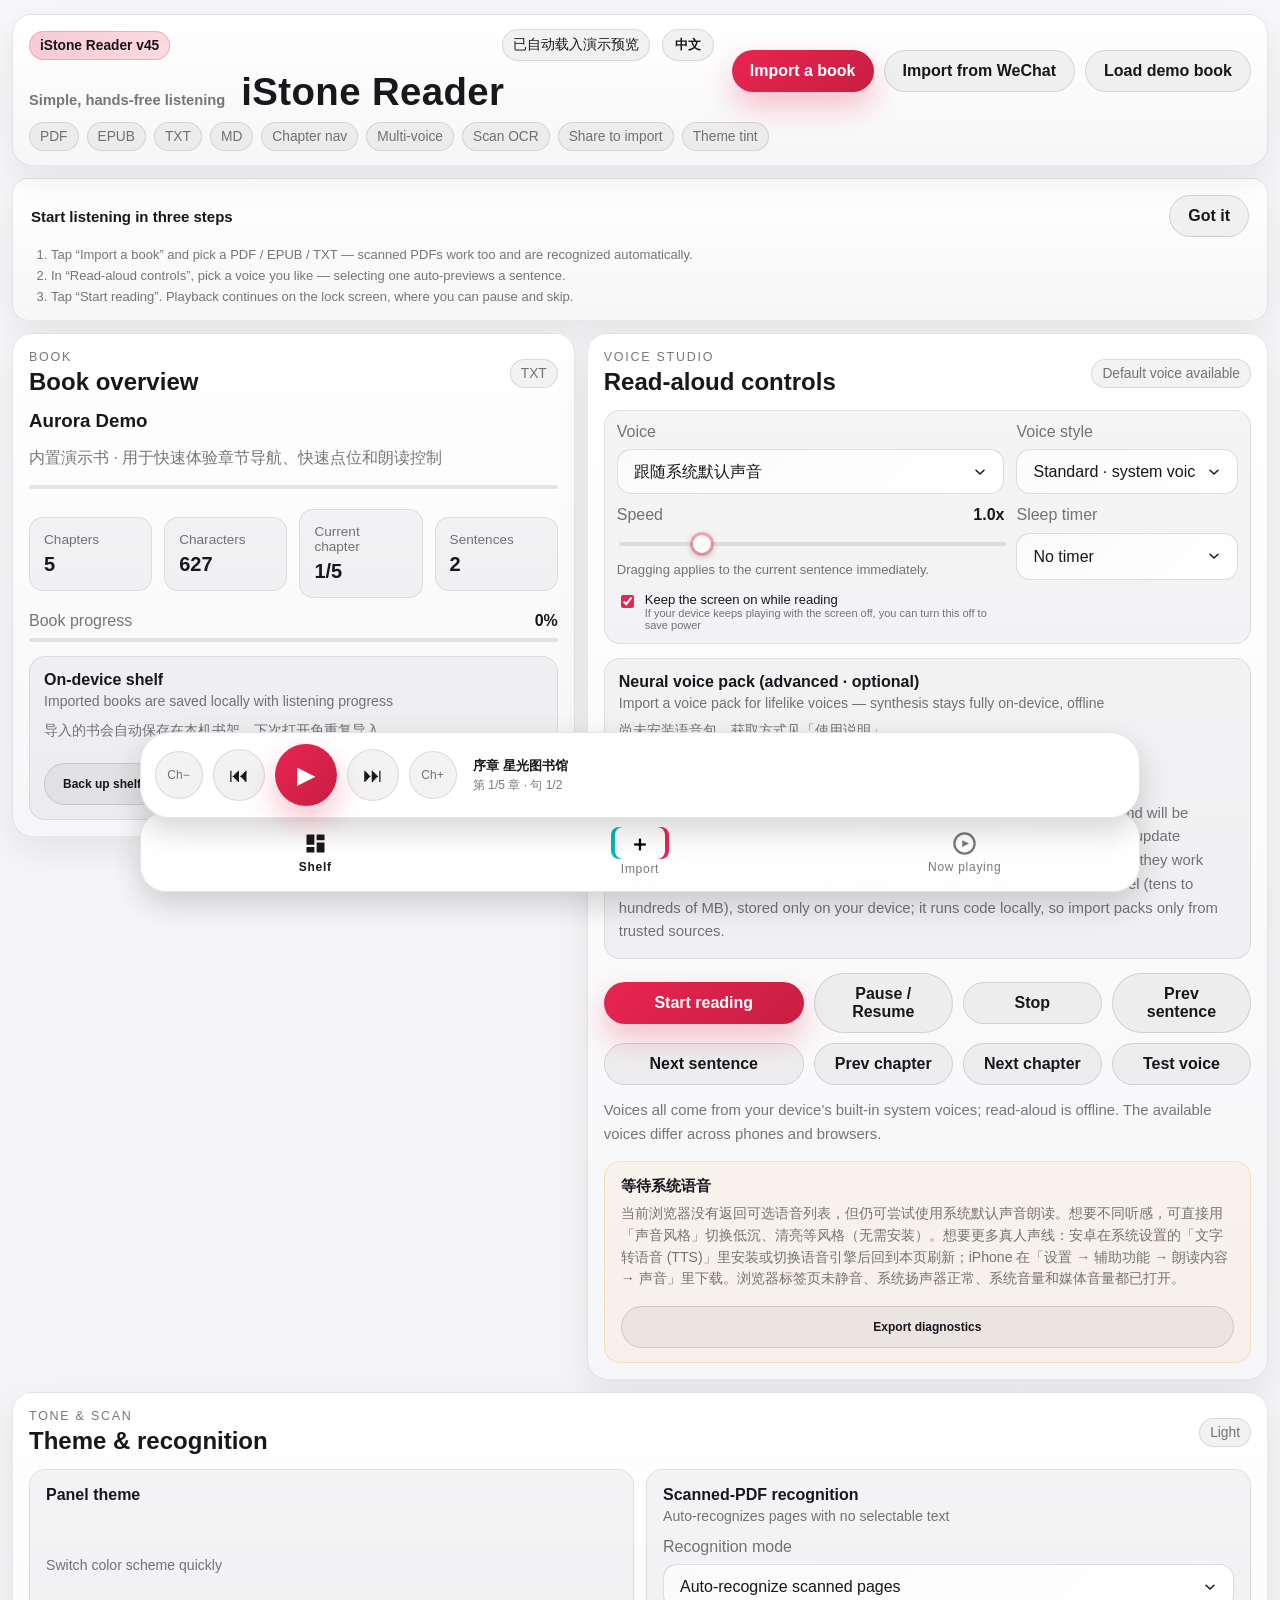
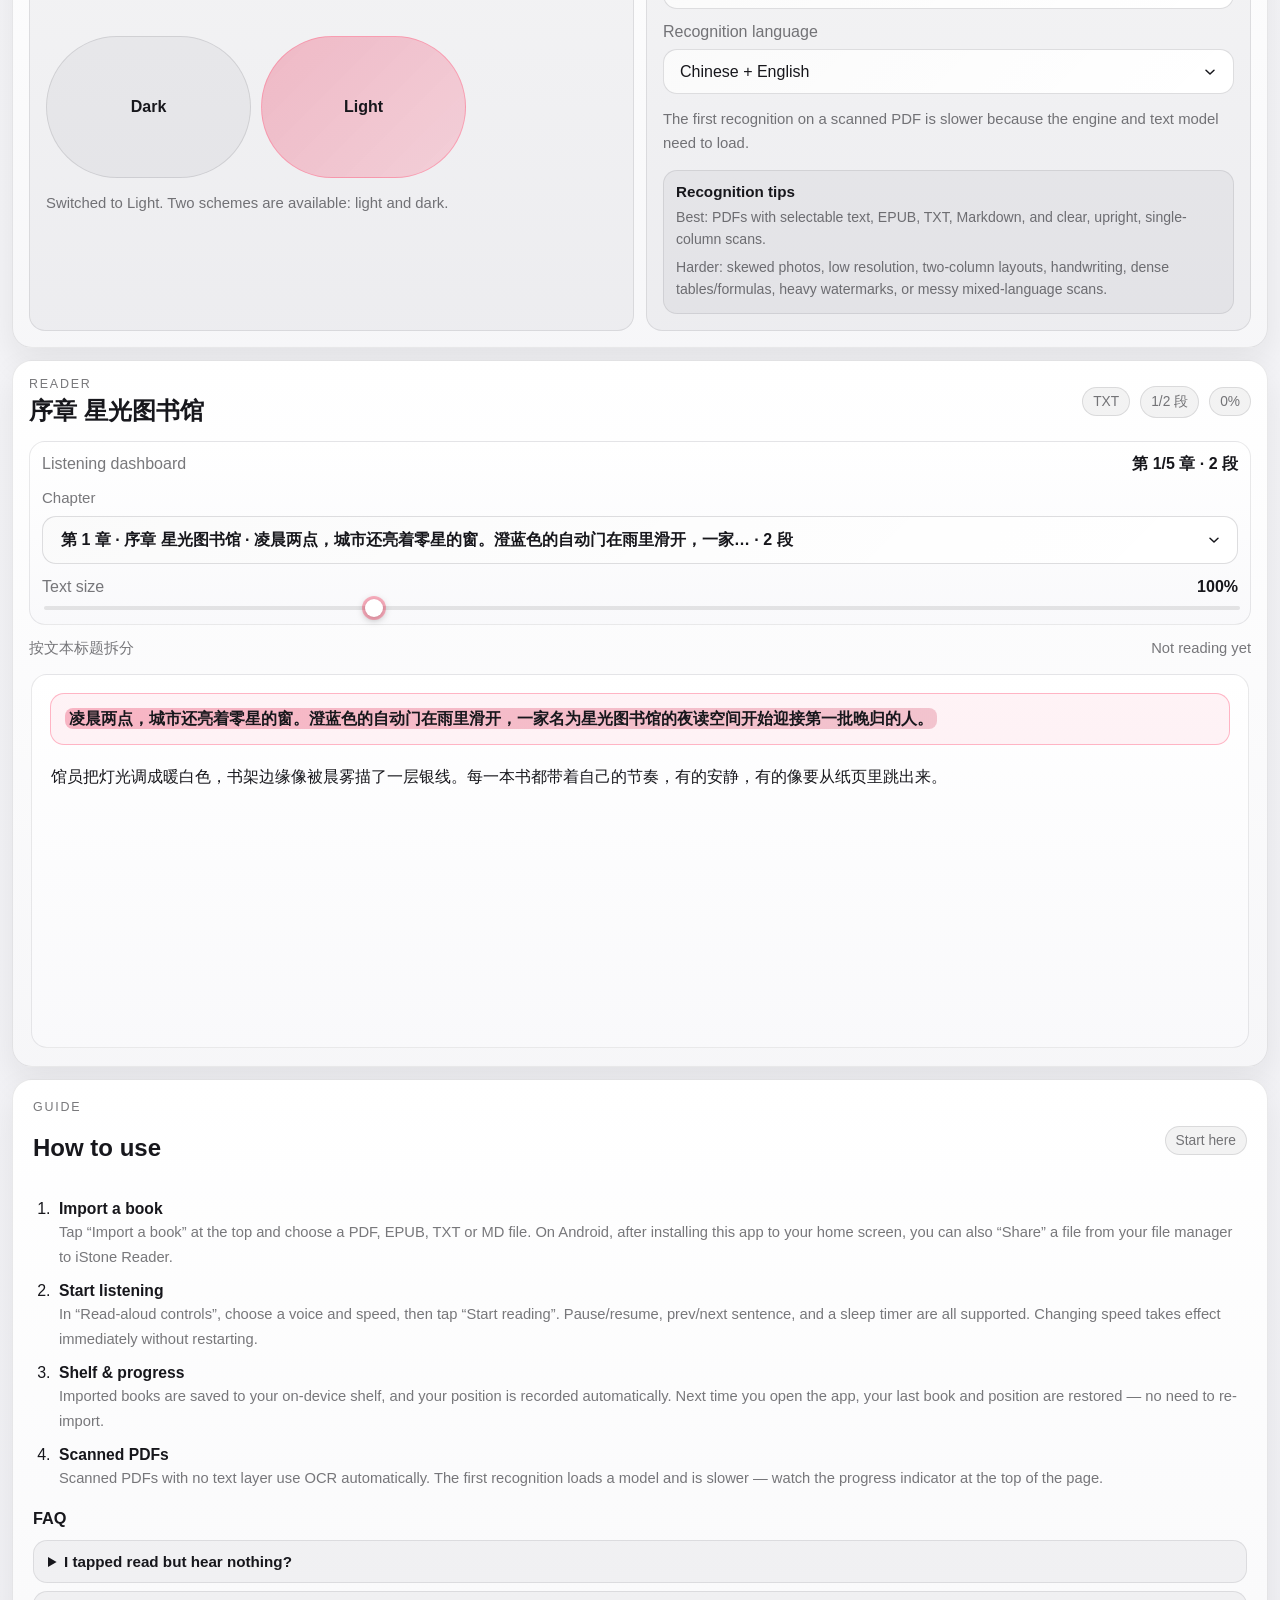
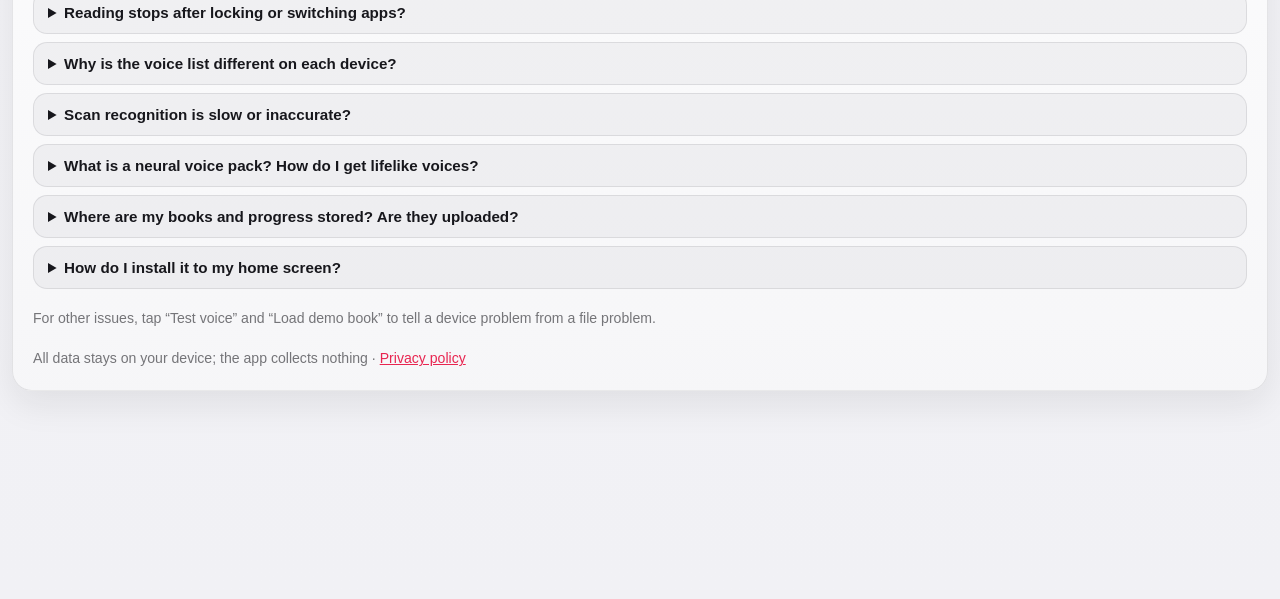
==== commit 7ec868c7: "feat(i18n): bilingual UI framework, English default for Western launch (v45) Targeting Europe/US on " ====
--- a/index.html
+++ b/index.html
@@ -1,11 +1,11 @@
 <!DOCTYPE html>
-<html lang="zh-CN">
+<html lang="en">
   <head>
     <meta charset="UTF-8" />
     <meta name="viewport" content="width=device-width, initial-scale=1.0, viewport-fit=cover" />
     <meta
       name="description"
-      content="iStone Reader 是一款支持 PDF、EPUB、TXT、MD 导入、章节导航和语音听读的 PWA 阅读工具。"
+      content="iStone Reader is a PWA that imports PDF, EPUB, TXT and Markdown, splits chapters, and reads books aloud with on-device voices — offline."
     />
     <meta name="theme-color" content="#000000" />
     <meta name="mobile-web-app-capable" content="yes" />
@@ -27,19 +27,20 @@
       <section class="hero-card glass-card">
         <div class="hero-topline">
           <span class="brand-badge">iStone Reader</span>
-          <span class="status-chip" id="status-chip">等待导入书籍</span>
+          <span class="status-chip" id="status-chip" data-i18n="status.waiting">Waiting for a book</span>
+          <button class="lang-toggle" id="lang-toggle" type="button" data-i18n="lang.toggle" data-i18n-attr="aria-label:lang.toggle.aria">中文</button>
         </div>
         <div class="hero-copy">
-          <p class="eyebrow">简单方便的听读体验</p>
+          <p class="eyebrow" data-i18n="hero.eyebrow">Simple, hands-free listening</p>
           <h1>iStone Reader</h1>
-          <p class="hero-description">
-            把 PDF、EPUB、TXT、MD 一键导入成会说话的章节书。支持多语音朗读、章节拆分、进度导航和沉浸式移动端界面。
+          <p class="hero-description" data-i18n="hero.desc">
+            Turn PDF, EPUB, TXT and Markdown into a talking, chapter-based book.
           </p>
         </div>
         <div class="hero-actions">
-          <label class="upload-button" for="book-file-input">导入书籍</label>
-          <button class="ghost-button" id="wechat-help-button" type="button">导入微信文件</button>
-          <button class="ghost-button" id="load-demo-button" type="button">加载演示书</button>
+          <label class="upload-button" for="book-file-input" data-i18n="hero.import">Import a book</label>
+          <button class="ghost-button" id="wechat-help-button" type="button" data-i18n="hero.wechat">Import from WeChat</button>
+          <button class="ghost-button" id="load-demo-button" type="button" data-i18n="hero.demo">Load demo book</button>
         </div>
         <input
           id="book-file-input"
@@ -53,23 +54,23 @@
           <span>EPUB</span>
           <span>TXT</span>
           <span>MD</span>
-          <span>章节导航</span>
-          <span>多语音</span>
-          <span>扫描 OCR</span>
-          <span>系统分享导入</span>
-          <span>色调调节</span>
+          <span data-i18n="tag.chapters">Chapter nav</span>
+          <span data-i18n="tag.multivoice">Multi-voice</span>
+          <span data-i18n="tag.ocr">Scan OCR</span>
+          <span data-i18n="tag.share">Share to import</span>
+          <span data-i18n="tag.tone">Theme tint</span>
         </div>
       </section>
 
       <section class="glass-card onboarding-card" id="onboarding-card" hidden>
         <div class="onboarding-head">
-          <strong>三步开始听书</strong>
-          <button class="ghost-button" id="onboarding-dismiss" type="button">知道了</button>
+          <strong data-i18n="onb.title">Start listening in three steps</strong>
+          <button class="ghost-button" id="onboarding-dismiss" type="button" data-i18n="onb.got">Got it</button>
         </div>
         <ol class="onboarding-steps">
-          <li>点「导入书籍」选择 PDF / EPUB / TXT——扫描版 PDF 也可以，会自动识别文字。</li>
-          <li>在「朗读控制」里挑一个顺耳的声音，选中即自动试听一句。</li>
-          <li>点「开始朗读」。锁屏后播放继续，锁屏控制条可暂停、切句。</li>
+          <li data-i18n="onb.s1">Tap “Import a book” and pick a PDF / EPUB / TXT.</li>
+          <li data-i18n="onb.s2">In “Read-aloud controls”, pick a voice you like.</li>
+          <li data-i18n="onb.s3">Tap “Start reading”.</li>
         </ol>
       </section>
 
@@ -77,14 +78,14 @@
         <article class="glass-card panel-card book-card">
           <div class="panel-heading">
             <div>
-              <p class="panel-kicker">Book</p>
-              <h2>书籍概览</h2>
-            </div>
-            <span class="panel-pill" id="book-format-pill">未载入</span>
+              <p class="panel-kicker" data-i18n="book.kicker">Book</p>
+              <h2 data-i18n="book.title">Book overview</h2>
+            </div>
+            <span class="panel-pill" id="book-format-pill" data-i18n="book.pill.none">Not loaded</span>
           </div>
           <div class="book-summary">
-            <h3 id="book-title">还没有打开书</h3>
-            <p id="book-subtitle">导入后会自动拆分章节并生成导航。</p>
+            <h3 id="book-title" data-i18n="book.empty.title">No book open yet</h3>
+            <p id="book-subtitle" data-i18n="book.empty.sub">After importing, chapters are split automatically.</p>
             <div class="import-progress" id="import-progress" hidden>
               <div class="import-progress-track">
                 <div class="import-progress-fill" id="import-progress-fill"></div>
@@ -94,26 +95,26 @@
           </div>
           <div class="metric-grid">
             <div class="metric-tile">
-              <span class="metric-label">章节数</span>
+              <span class="metric-label" data-i18n="metric.chapters">Chapters</span>
               <strong id="chapter-count">0</strong>
             </div>
             <div class="metric-tile">
-              <span class="metric-label">总字数</span>
+              <span class="metric-label" data-i18n="metric.chars">Characters</span>
               <strong id="char-count">0</strong>
             </div>
             <div class="metric-tile">
-              <span class="metric-label">当前章节</span>
+              <span class="metric-label" data-i18n="metric.current">Current chapter</span>
               <strong id="current-chapter-metric">-</strong>
             </div>
             <div class="metric-tile">
-              <span class="metric-label">朗读句数</span>
+              <span class="metric-label" data-i18n="metric.sentences">Sentences</span>
               <strong id="sentence-count">0</strong>
             </div>
           </div>
           <div class="progress-cluster">
             <div>
               <div class="progress-label-row">
-                <span>全书进度</span>
+                <span data-i18n="progress.book">Book progress</span>
                 <strong id="book-progress-text">0%</strong>
               </div>
               <div class="progress-track">
@@ -123,13 +124,13 @@
           </div>
           <div class="library-block">
             <div class="block-heading">
-              <strong>本机书架</strong>
-              <span>导入过的书自动保存，附带听读进度</span>
+              <strong data-i18n="library.title">On-device shelf</strong>
+              <span data-i18n="library.sub">Imported books are saved locally with progress</span>
             </div>
             <ul class="library-list" id="library-list"></ul>
             <div class="library-backup-row">
-              <button class="ghost-button" id="export-library-button" type="button">备份书架</button>
-              <label class="ghost-button" for="restore-library-input">恢复备份</label>
+              <button class="ghost-button" id="export-library-button" type="button" data-i18n="library.backup">Back up shelf</button>
+              <label class="ghost-button" for="restore-library-input" data-i18n="library.restore">Restore backup</label>
               <input id="restore-library-input" class="visually-hidden" type="file" accept=".json,application/json" />
             </div>
           </div>
@@ -138,135 +139,135 @@
         <article class="glass-card panel-card voice-card">
           <div class="panel-heading">
             <div>
-              <p class="panel-kicker">Voice Studio</p>
-              <h2>朗读控制</h2>
-            </div>
-            <span class="panel-pill" id="voice-ready-pill">等待语音</span>
+              <p class="panel-kicker" data-i18n="voice.kicker">Voice Studio</p>
+              <h2 data-i18n="voice.title">Read-aloud controls</h2>
+            </div>
+            <span class="panel-pill" id="voice-ready-pill" data-i18n="voice.pill.waiting">Waiting for voices</span>
           </div>
           <div class="listen-console">
             <label class="field-block voice-select-block">
-              <span>语音选择</span>
+              <span data-i18n="voice.select">Voice</span>
               <select id="voice-select"></select>
             </label>
             <label class="field-block voice-style-block">
-              <span>声音风格</span>
+              <span data-i18n="voice.style">Voice style</span>
               <select id="voice-style-select">
-                <option value="standard">标准 · 系统原声</option>
-                <option value="deep">低沉 · 浑厚低音</option>
-                <option value="bright">清亮 · 明快高音</option>
-                <option value="brisk">轻快 · 稍微提速</option>
+                <option value="standard" data-i18n="style.standard">Standard · system voice</option>
+                <option value="deep" data-i18n="style.deep">Deep · fuller low tone</option>
+                <option value="bright" data-i18n="style.bright">Bright · crisp high tone</option>
+                <option value="brisk" data-i18n="style.brisk">Brisk · slightly faster</option>
               </select>
             </label>
             <div class="slider-stack speed-control-block">
               <label class="field-block">
                 <div class="field-header">
-                  <span>语速</span>
+                  <span data-i18n="voice.rate">Speed</span>
                   <strong id="rate-value">1.0x</strong>
                 </div>
                 <input id="rate-range" type="range" min="0.5" max="3.0" step="0.1" value="1" />
               </label>
-              <p class="micro-helper">拖动后会立即应用到当前朗读句。</p>
+              <p class="micro-helper" data-i18n="voice.rate.helper">Dragging applies to the current sentence immediately.</p>
             </div>
             <label class="field-block">
-              <span>定时关闭</span>
+              <span data-i18n="voice.timer">Sleep timer</span>
               <select id="sleep-timer-select">
-                <option value="0">不定时</option>
-                <option value="15">15 分钟后停止</option>
-                <option value="30">30 分钟后停止</option>
-                <option value="60">60 分钟后停止</option>
-                <option value="90">90 分钟后停止</option>
+                <option value="0" data-i18n="timer.off">No timer</option>
+                <option value="15" data-i18n="timer.15">Stop after 15 min</option>
+                <option value="30" data-i18n="timer.30">Stop after 30 min</option>
+                <option value="60" data-i18n="timer.60">Stop after 60 min</option>
+                <option value="90" data-i18n="timer.90">Stop after 90 min</option>
               </select>
             </label>
             <label class="keep-awake-toggle">
               <input type="checkbox" id="keep-awake-toggle" checked />
-              <span>朗读时保持屏幕常亮<small>你的设备若熄屏也能继续播放，可关闭以省电</small></span>
+              <span><span data-i18n="awake.label">Keep the screen on while reading</span><small data-i18n="awake.small">If your device keeps playing with the screen off, turn this off to save power</small></span>
             </label>
           </div>
           <div class="neural-pack-block" id="neural-pack-block">
             <div class="block-heading">
-              <strong>神经语音包（进阶 · 可选）</strong>
-              <span>导入语音包即可获得真人感男声/女声，合成全程在本机、不联网</span>
+              <strong data-i18n="neural.title">Neural voice pack (advanced · optional)</strong>
+              <span data-i18n="neural.sub">Import a voice pack for lifelike voices — synthesis stays on-device, offline</span>
             </div>
             <ul class="neural-pack-list" id="neural-pack-list"></ul>
             <div class="neural-pack-actions">
-              <label class="ghost-button" for="neural-pack-input">导入语音包（.zip）</label>
+              <label class="ghost-button" for="neural-pack-input" data-i18n="neural.import">Import voice pack (.zip)</label>
               <input id="neural-pack-input" class="visually-hidden" type="file" accept=".zip,application/zip" />
             </div>
-            <p class="helper-text" id="neural-pack-hint">
-              这是可选的进阶功能：官方语音包正在准备中，做好后会在项目主页提供下载，届时无需更新应用、导入即可新增男声/女声。现在想要不同听感，先用上面的「声音风格」（低沉/清亮/轻快）即可，任何手机都能离线使用。语音包内含合成引擎和音色模型（几十到上百 MB），只保存在本机；它会在本机执行代码，请只导入可信来源的语音包。
+            <p class="helper-text" id="neural-pack-hint" data-i18n="neural.hint">
+              This is an optional advanced feature. An official voice pack is in preparation.
             </p>
           </div>
           <div class="control-button-row">
-            <button class="primary-button" id="speak-button" type="button">开始朗读</button>
-            <button class="ghost-button" id="pause-button" type="button">暂停 / 继续</button>
-            <button class="ghost-button" id="stop-button" type="button">停止</button>
-            <button class="ghost-button" id="prev-sentence-button" type="button">上一句</button>
-            <button class="ghost-button" id="next-sentence-button" type="button">下一句</button>
-            <button class="ghost-button" id="prev-chapter-button" type="button">上一章</button>
-            <button class="ghost-button" id="next-chapter-button" type="button">下一章</button>
-            <button class="ghost-button" id="voice-test-button" type="button">测试发声</button>
-          </div>
-          <p class="helper-text" id="voice-hint">
-            语音全部使用设备本机的系统声线，朗读不联网。不同手机或浏览器看到的可选声音会不同。
+            <button class="primary-button" id="speak-button" type="button" data-i18n="ctrl.speak">Start reading</button>
+            <button class="ghost-button" id="pause-button" type="button" data-i18n="ctrl.pause">Pause / Resume</button>
+            <button class="ghost-button" id="stop-button" type="button" data-i18n="ctrl.stop">Stop</button>
+            <button class="ghost-button" id="prev-sentence-button" type="button" data-i18n="ctrl.prevSentence">Prev sentence</button>
+            <button class="ghost-button" id="next-sentence-button" type="button" data-i18n="ctrl.nextSentence">Next sentence</button>
+            <button class="ghost-button" id="prev-chapter-button" type="button" data-i18n="ctrl.prevChapter">Prev chapter</button>
+            <button class="ghost-button" id="next-chapter-button" type="button" data-i18n="ctrl.nextChapter">Next chapter</button>
+            <button class="ghost-button" id="voice-test-button" type="button" data-i18n="ctrl.test">Test voice</button>
+          </div>
+          <p class="helper-text" id="voice-hint" data-i18n="voice.hint">
+            Voices come from your device’s built-in system voices; read-aloud is offline.
           </p>
           <div class="speech-diagnostic" id="speech-diagnostic" data-state="idle">
-            <strong id="speech-diagnostic-title">朗读自检：待测试</strong>
-            <p id="speech-diagnostic-text">如果没声音，这里会告诉你是浏览器限制、系统语音缺失，还是设备静音。</p>
-            <button class="ghost-button diagnostic-export-button" id="export-diagnostics" type="button">导出诊断信息</button>
+            <strong id="speech-diagnostic-title" data-i18n="diag.idle.title">Voice self-check: not tested</strong>
+            <p id="speech-diagnostic-text" data-i18n="diag.idle.text">If there is no sound, this tells you why.</p>
+            <button class="ghost-button diagnostic-export-button" id="export-diagnostics" type="button" data-i18n="diag.export">Export diagnostics</button>
           </div>
         </article>
 
         <article class="glass-card panel-card studio-card">
           <div class="panel-heading">
             <div>
-              <p class="panel-kicker">Tone & Scan</p>
-              <h2>色调与识别</h2>
-            </div>
-            <span class="panel-pill" id="tone-pill">霓虹夜航</span>
+              <p class="panel-kicker" data-i18n="tone.kicker">Tone &amp; Scan</p>
+              <h2 data-i18n="tone.title">Theme &amp; recognition</h2>
+            </div>
+            <span class="panel-pill" id="tone-pill">Neon Night</span>
           </div>
           <div class="studio-split">
             <section class="studio-block">
               <div class="block-heading">
-                <strong>面板色调</strong>
-                <span>快速切换配色</span>
+                <strong data-i18n="tone.section">Panel theme</strong>
+                <span data-i18n="tone.section.sub">Switch color scheme quickly</span>
               </div>
               <div class="preset-grid">
-                <button class="tone-preset-button" type="button" data-tone-preset="dark">暗色</button>
-                <button class="tone-preset-button" type="button" data-tone-preset="light">浅色</button>
-              </div>
-              <p class="helper-text" id="tone-helper">
-                浅色适合长时间看屏，暗色适合夜间听读。
+                <button class="tone-preset-button" type="button" data-tone-preset="dark" data-i18n="tone.dark">Dark</button>
+                <button class="tone-preset-button" type="button" data-tone-preset="light" data-i18n="tone.light">Light</button>
+              </div>
+              <p class="helper-text" id="tone-helper" data-i18n="tone.helper">
+                Light suits long reading; dark suits listening at night.
               </p>
             </section>
 
             <section class="studio-block">
               <div class="block-heading">
-                <strong>扫描版 PDF 识别</strong>
-                <span>对没有可复制文字的页面自动补识别</span>
+                <strong data-i18n="scan.section">Scanned-PDF recognition</strong>
+                <span data-i18n="scan.section.sub">Auto-recognizes pages with no selectable text</span>
               </div>
               <label class="field-block">
-                <span>识别模式</span>
+                <span data-i18n="scan.mode">Recognition mode</span>
                 <select id="ocr-mode-select">
-                  <option value="auto">自动识别扫描页</option>
-                  <option value="always">PDF 全页强制识别</option>
-                  <option value="off">关闭扫描识别</option>
+                  <option value="auto" data-i18n="scan.mode.auto">Auto-recognize scanned pages</option>
+                  <option value="always" data-i18n="scan.mode.always">Force-recognize every PDF page</option>
+                  <option value="off" data-i18n="scan.mode.off">Turn off scan recognition</option>
                 </select>
               </label>
               <label class="field-block">
-                <span>识别语言</span>
+                <span data-i18n="scan.lang">Recognition language</span>
                 <select id="ocr-language-select">
-                  <option value="eng+chi_sim">中英混合</option>
-                  <option value="chi_sim">简体中文</option>
-                  <option value="eng">英文</option>
+                  <option value="eng+chi_sim" data-i18n="scan.lang.mixed">Chinese + English</option>
+                  <option value="chi_sim" data-i18n="scan.lang.zh">Simplified Chinese</option>
+                  <option value="eng" data-i18n="scan.lang.en">English</option>
                 </select>
               </label>
-              <p class="helper-text" id="ocr-helper">
-                扫描版 PDF 首次识别会更慢一些，因为需要准备识别引擎和文字模型。
+              <p class="helper-text" id="ocr-helper" data-i18n="scan.helper">
+                The first recognition on a scanned PDF is slower.
               </p>
               <div class="format-guide">
-                <strong>识别类型建议</strong>
-                <p>推荐：可复制文字的 PDF、EPUB、TXT、Markdown，以及清晰、正放、单栏的扫描 PDF。</p>
-                <p>较困难：拍照歪斜、低分辨率、双栏排版、手写体、表格公式密集、水印严重、竖排古籍或中英混排很乱的扫描件。</p>
+                <strong data-i18n="scan.guide.title">Recognition tips</strong>
+                <p data-i18n="scan.guide.good">Best: PDFs with selectable text, EPUB, TXT, Markdown, and clear single-column scans.</p>
+                <p data-i18n="scan.guide.hard">Harder: skewed photos, low resolution, two columns, handwriting, dense tables, heavy watermarks.</p>
               </div>
             </section>
           </div>
@@ -276,27 +277,27 @@
       <section class="glass-card reader-card">
         <div class="reader-topbar">
           <div>
-            <p class="panel-kicker">Reader</p>
-            <h2 id="reader-section-title">请先导入一本书</h2>
+            <p class="panel-kicker" data-i18n="reader.kicker">Reader</p>
+            <h2 id="reader-section-title" data-i18n="reader.title.none">Import a book first</h2>
           </div>
           <div class="reading-stat-row">
             <span class="mini-pill" id="reader-format-pill">-</span>
-            <span class="mini-pill" id="section-label-pill">第 0 章</span>
+            <span class="mini-pill" id="section-label-pill">-</span>
             <span class="mini-pill" id="reader-position-pill">0 / 0</span>
           </div>
         </div>
         <div class="reader-dashboard">
           <div class="field-header">
-            <span>听读看板</span>
+            <span data-i18n="reader.dashboard">Listening dashboard</span>
             <strong id="chapter-select-label">0 / 0</strong>
           </div>
           <label class="field-block reader-select-block">
-            <span>章节选择</span>
+            <span data-i18n="reader.chapter">Chapter</span>
             <select id="chapter-select"></select>
           </label>
           <label class="field-block">
             <div class="field-header">
-              <span>正文字号</span>
+              <span data-i18n="reader.fontsize">Text size</span>
               <strong id="font-size-value">100%</strong>
             </div>
             <input id="font-size-range" type="range" min="85" max="140" step="5" value="100" />
@@ -308,13 +309,13 @@
           </div>
         </div>
         <div class="reader-meta-row">
-          <span id="reader-source-hint">支持自动按章节拆分与回退分段。</span>
-          <span id="speech-state-hint">未开始朗读</span>
+          <span id="reader-source-hint" data-i18n="reader.sourceHint">Supports chapter splitting with paragraph fallback.</span>
+          <span id="speech-state-hint" data-i18n="reader.stateIdle">Not reading yet</span>
         </div>
         <div class="reader-body" id="reader-body">
           <div class="empty-state">
-            <strong>导入文件后这里会显示正文。</strong>
-            <p>如果 PDF 无法识别出正式标题，系统会按页数和文本长度稳定分段，仍然可以导航和朗读。</p>
+            <strong data-i18n="reader.empty.title">Text appears here after you import a file.</strong>
+            <p data-i18n="reader.empty.sub">If a PDF has no proper headings, the text is split stably so you can still navigate and listen.</p>
           </div>
         </div>
       </section>
@@ -322,125 +323,121 @@
       <section class="glass-card help-card">
         <div class="panel-heading">
           <div>
-            <p class="panel-kicker">Guide</p>
-            <h2>使用说明</h2>
-          </div>
-          <span class="panel-pill">新手必读</span>
+            <p class="panel-kicker" data-i18n="help.kicker">Guide</p>
+            <h2 data-i18n="help.title">How to use</h2>
+          </div>
+          <span class="panel-pill" data-i18n="help.pill">Start here</span>
         </div>
 
         <ol class="help-steps">
           <li>
-            <strong>导入书籍</strong>
-            <p>点击顶部「导入书籍」，选择 PDF、EPUB、TXT 或 MD 文件。安卓手机把本应用安装到主屏幕后，也可以在文件管理器里对文件点「分享」选择 iStone Reader 直接导入。</p>
+            <strong data-i18n="help.s1.t">Import a book</strong>
+            <p data-i18n="help.s1.p">Tap “Import a book” and choose a PDF, EPUB, TXT or MD file.</p>
           </li>
           <li>
-            <strong>开始听读</strong>
-            <p>在「朗读控制」里选好语音和语速，点「开始朗读」。支持暂停/继续、上一句/下一句、定时关闭。语速拖动后立即生效，不用重新开始。</p>
+            <strong data-i18n="help.s2.t">Start listening</strong>
+            <p data-i18n="help.s2.p">Choose a voice and speed, then tap “Start reading”.</p>
           </li>
           <li>
-            <strong>书架与进度</strong>
-            <p>导入过的书会自动保存到「本机书架」，听到哪里也会自动记录。下次打开应用会直接恢复上次的书和位置，不需要重新导入。</p>
+            <strong data-i18n="help.s3.t">Shelf &amp; progress</strong>
+            <p data-i18n="help.s3.p">Imported books are saved with your position.</p>
           </li>
           <li>
-            <strong>扫描版 PDF</strong>
-            <p>没有文字层的扫描版 PDF 会自动启用 OCR 文字识别，首次识别需要加载识别模型，会慢一些，请耐心等待页面顶部的进度提示。</p>
+            <strong data-i18n="help.s4.t">Scanned PDFs</strong>
+            <p data-i18n="help.s4.p">Scanned PDFs use OCR automatically.</p>
           </li>
         </ol>
 
         <div class="faq-block">
-          <h3>常见问题</h3>
-          <details>
-            <summary>点了朗读没有声音？</summary>
-            <p>先点「测试发声」确认设备能出声。常见原因：手机媒体音量为零、iPhone 侧面静音拨片打开、或者页面是在微信等 App 内置浏览器里打开的——内置浏览器对网页朗读限制较多，建议点右上角菜单选「在浏览器中打开」，用系统自带的 Chrome、Edge 或 Safari 使用。</p>
-          </details>
-          <details>
-            <summary>锁屏或切到别的应用后朗读停了？</summary>
-            <p>网页朗读使用手机系统语音，部分手机锁屏后会被系统中断。应用在朗读时会尽量保持屏幕常亮；如果被打断，回到本页面会自动从当前句继续。长时间听书建议保持页面在前台，或把手机充着电、屏幕常亮使用。</p>
-          </details>
-          <details>
-            <summary>语音列表为什么每台设备不一样？</summary>
-            <p>朗读声音来自设备系统和浏览器，不同手机、不同浏览器能用的声音不同。安卓手机可以在系统设置的「文字转语音 / TTS」里安装或更新语音引擎来获得更好的中文声音；iPhone 可在「辅助功能 → 朗读内容 → 声音」里下载更高质量的语音。</p>
-          </details>
-          <details>
-            <summary>扫描版识别慢、或识别结果不准？</summary>
-            <p>首次识别需要加载几 MB 的识别模型，之后会快很多。清晰、摆正、单栏排版的扫描件效果最好；拍照倾斜、分辨率低、双栏、手写体或水印严重的页面识别效果会明显下降。可以在「色调与识别」里切换识别语言（默认中英混合，会按内容自动优化）。</p>
-          </details>
-          <details>
-            <summary>怎么导入微信里收到的文件？</summary>
-            <p>微信聊天文件需要先保存出来再导入：安卓在微信里打开文件 → 「···」→「保存到手机」，然后在系统文件管理的「Download/WeiXin」里把文件「分享」给 iStone Reader（需先安装到主屏幕）；iPhone 在微信里选「用其他应用打开 → 存储到"文件"」，再用「导入书籍」从"文件"里选取。点顶部「导入微信文件」按钮可查看带步骤的完整指引。</p>
-          </details>
-          <details>
-            <summary>什么是神经语音包？怎么获得真男声/女声？</summary>
-            <p>神经语音包是一个<strong>可选的进阶功能</strong>：导入一个 .zip 语音包后，就能获得真人感的男声/女声，合成全程在你的手机本机完成、不联网。它和应用是分开的——<strong>以后新增声音只需导入新语音包，应用本身不用更新</strong>。官方语音包正在准备中，做好后会在项目主页提供下载。在此之前，想要不同听感可以先用「声音风格」（低沉/清亮/轻快），任何手机都能离线使用。注意：语音包体积较大（几十到上百 MB），只保存在本机；它会在本机执行其中的引擎代码，请只导入可信来源发布的语音包。</p>
-          </details>
-          <details>
-            <summary>我的书和进度存在哪里？会上传吗？</summary>
-            <p>不会上传。文件解析、识别和朗读全部在你自己的设备上完成，书架和进度只保存在本机浏览器里。注意：清除浏览器数据（或无痕模式）会清空书架；换设备或换浏览器不会同步。</p>
-          </details>
-          <details>
-            <summary>如何安装到桌面 / 主屏幕？</summary>
-            <p>电脑 Chrome / Edge：地址栏右侧的安装图标，或浏览器菜单里的「安装应用」。安卓 Chrome：右上角菜单 →「添加到主屏幕 / 安装应用」。iPhone Safari：底部分享按钮 →「添加到主屏幕」。安装后可像普通应用一样从桌面打开。</p>
-          </details>
-        </div>
-
-        <p class="help-footnote">遇到其他问题，可以先点「测试发声」和「加载演示书」排查是设备问题还是文件问题。</p>
-        <p class="help-footnote">所有数据仅保存在本机，应用不收集任何信息 · <a href="./privacy.html" id="privacy-link">隐私政策</a></p>
+          <h3 data-i18n="faq.title">FAQ</h3>
+          <details>
+            <summary data-i18n="faq.q1">I tapped read but hear nothing?</summary>
+            <p data-i18n="faq.a1">First tap “Test voice”.</p>
+          </details>
+          <details>
+            <summary data-i18n="faq.q2">Reading stops after locking?</summary>
+            <p data-i18n="faq.a2">Web speech uses the phone’s system voices.</p>
+          </details>
+          <details>
+            <summary data-i18n="faq.q3">Why is the voice list different on each device?</summary>
+            <p data-i18n="faq.a3">Voices come from your device system and browser.</p>
+          </details>
+          <details>
+            <summary data-i18n="faq.q4">Scan recognition is slow or inaccurate?</summary>
+            <p data-i18n="faq.a4">The first recognition loads a model.</p>
+          </details>
+          <details>
+            <summary data-i18n="faq.q5">What is a neural voice pack?</summary>
+            <p data-i18n-html="faq.a5.html">A neural voice pack is an optional advanced feature.</p>
+          </details>
+          <details>
+            <summary data-i18n="faq.q6">Where are my books and progress stored?</summary>
+            <p data-i18n="faq.a6">Nothing is uploaded.</p>
+          </details>
+          <details>
+            <summary data-i18n="faq.q7">How do I install it to my home screen?</summary>
+            <p data-i18n="faq.a7">Use your browser’s install option.</p>
+          </details>
+        </div>
+
+        <p class="help-footnote" data-i18n="help.foot1">For other issues, tap “Test voice” and “Load demo book”.</p>
+        <p class="help-footnote" data-i18n-html="help.foot2.html">All data stays on your device · <a href="./privacy.html" id="privacy-link">Privacy policy</a></p>
       </section>
     </main>
 
     <dialog class="wechat-dialog" id="wechat-dialog">
       <div class="wechat-dialog-head">
-        <h3>导入微信里收到的文件</h3>
-        <button class="ghost-button wechat-dialog-close" id="wechat-dialog-close" type="button">关闭</button>
+        <h3 data-i18n="wechat.title">Import a file received in WeChat</h3>
+        <button class="ghost-button wechat-dialog-close" id="wechat-dialog-close" type="button" data-i18n="wechat.close">Close</button>
       </div>
-      <p class="wechat-dialog-note">
-        微信聊天里的文件存放在微信自己的空间里，网页无法直接读取，需要先「保存出来」再导入。请按你的手机类型操作：
+      <p class="wechat-dialog-note" data-i18n="wechat.note1">
+        WeChat keeps chat files in its own storage, so you must save the file out first.
       </p>
       <section class="wechat-platform" id="wechat-steps-android">
-        <h4>安卓手机</h4>
+        <h4 data-i18n="wechat.android">Android</h4>
         <ol>
-          <li>在微信里点开那个文件，点右上角「···」，选择<strong>「保存到手机」</strong>（部分机型叫「存储到手机」）。</li>
-          <li>最快的方式：打开系统<strong>「文件管理」</strong>，进入「下载 / Download / WeiXin」文件夹，长按文件选<strong>「分享 / 发送」</strong>，在分享列表里选择 <strong>iStone Reader</strong>，会直接导入并开始解析。<br /><span class="wechat-tip">前提：已把本应用「添加到主屏幕 / 安装应用」。如果分享列表里没有 iStone Reader，请先安装。</span></li>
-          <li>备选方式：回到本页点「导入书籍」，在文件选择器里进入「下载（Download）」下的 <strong>WeiXin</strong> 文件夹选取文件。</li>
+          <li data-i18n-html="wechat.a1.html">In WeChat open the file, tap “···”, and choose <strong>“Save to phone”</strong>.</li>
+          <li data-i18n-html="wechat.a2.html">Fastest: open the system <strong>Files</strong> app and share the file to iStone Reader.</li>
+          <li data-i18n-html="wechat.a3.html">Alternative: tap “Import a book” and open the <strong>WeiXin</strong> folder.</li>
         </ol>
       </section>
       <section class="wechat-platform" id="wechat-steps-ios">
-        <h4>iPhone / iPad</h4>
+        <h4 data-i18n="wechat.ios">iPhone / iPad</h4>
         <ol>
-          <li>在微信里点开那个文件，点右上角「···」，选择<strong>「用其他应用打开」</strong>，然后选<strong>「存储到"文件"」</strong>并保存。</li>
-          <li>回到本页点「导入书籍」，在弹出的"文件"界面里打开<strong>「最近项目」</strong>或刚才保存的位置，点选文件即可。</li>
+          <li data-i18n-html="wechat.i1.html">In WeChat, choose <strong>“Open with…”</strong> then <strong>“Save to Files”</strong>.</li>
+          <li data-i18n-html="wechat.i2.html">Come back here and pick the file from <strong>“Recents”</strong>.</li>
         </ol>
       </section>
-      <p class="wechat-dialog-note">
-        提示：请不要在微信内置浏览器里使用本应用（限制较多且无法朗读），建议用系统浏览器打开并添加到主屏幕。
+      <p class="wechat-dialog-note" data-i18n="wechat.note2">
+        Tip: don’t use this app inside WeChat’s built-in browser.
       </p>
     </dialog>
 
-    <button class="update-toast" id="update-toast" type="button" hidden>新版本已就绪 · 点击刷新</button>
-
-    <nav class="tab-bar" id="tab-bar" aria-label="快速导航">
+    <button class="update-toast" id="update-toast" type="button" data-i18n="toast.update" hidden>New version ready · tap to refresh</button>
+
+    <nav class="tab-bar" id="tab-bar" data-i18n-attr="aria-label:tab.nav" aria-label="Quick navigation">
       <button class="tab-item active" id="tab-shelf" type="button">
         <svg viewBox="0 0 24 24" aria-hidden="true"><path d="M4 4h7v9H4zM13 4h7v5h-7zM13 11h7v9h-7zM4 15h7v5H4z" /></svg>
-        <span>书架</span>
+        <span data-i18n="tab.shelf">Shelf</span>
       </button>
       <button class="tab-item tab-import" id="tab-import" type="button">
         <span class="tab-create" aria-hidden="true"><span>＋</span></span>
-        <span>导入</span>
+        <span data-i18n="tab.import">Import</span>
       </button>
       <button class="tab-item" id="tab-listening" type="button">
         <svg viewBox="0 0 24 24" aria-hidden="true"><circle cx="12" cy="12" r="9" fill="none" stroke="currentColor" stroke-width="2" /><path d="M10 9l6 3-6 3z" /></svg>
-        <span>正在听</span>
+        <span data-i18n="tab.listening">Now playing</span>
       </button>
     </nav>
 
     <div class="mini-player" id="mini-player" hidden>
-      <button class="mini-button mini-chapter" id="mini-prev-chapter" type="button" aria-label="上一章">上章</button>
-      <button class="mini-button" id="mini-prev" type="button" aria-label="上一句">⏮</button>
-      <button class="mini-button mini-play" id="mini-play" type="button" aria-label="播放或暂停">▶</button>
-      <button class="mini-button" id="mini-next" type="button" aria-label="下一句">⏭</button>
-      <button class="mini-button mini-chapter" id="mini-next-chapter" type="button" aria-label="下一章">下章</button>
-      <button class="mini-info" id="mini-info" type="button" aria-label="回到正在朗读的位置">
-        <strong id="mini-title">未开始朗读</strong>
+      <button class="mini-button mini-chapter" id="mini-prev-chapter" type="button" data-i18n="mini.chapterPrev" data-i18n-attr="aria-label:mini.prevChapter.aria" aria-label="Previous chapter">Ch−</button>
+      <button class="mini-button" id="mini-prev" type="button" data-i18n-attr="aria-label:mini.prev.aria" aria-label="Previous sentence">⏮</button>
+      <button class="mini-button mini-play" id="mini-play" type="button" data-i18n-attr="aria-label:mini.play.aria" aria-label="Play or pause">▶</button>
+      <button class="mini-button" id="mini-next" type="button" data-i18n-attr="aria-label:mini.next.aria" aria-label="Next sentence">⏭</button>
+      <button class="mini-button mini-chapter" id="mini-next-chapter" type="button" data-i18n="mini.chapterNext" data-i18n-attr="aria-label:mini.nextChapter.aria" aria-label="Next chapter">Ch+</button>
+      <button class="mini-info" id="mini-info" type="button" data-i18n-attr="aria-label:mini.info.aria" aria-label="Jump back to the sentence being read">
+        <strong id="mini-title" data-i18n="mini.title.idle">Not reading yet</strong>
         <span id="mini-progress"></span>
       </button>
     </div>
--- a/styles.css
+++ b/styles.css
@@ -250,6 +250,23 @@
   margin-left: auto;
 }
 
+/* Language toggle: a compact pill in the hero topline. */
+.lang-toggle {
+  flex: none;
+  border-radius: 999px;
+  padding: 6px 12px;
+  font-size: 0.82rem;
+  font-weight: 700;
+  background: var(--surface-soft);
+  border: 1px solid var(--surface-strong);
+  color: var(--text-main);
+  cursor: pointer;
+}
+
+.lang-toggle:active {
+  transform: scale(0.96);
+}
+
 .eyebrow,
 .panel-kicker {
   margin: 0 0 4px;
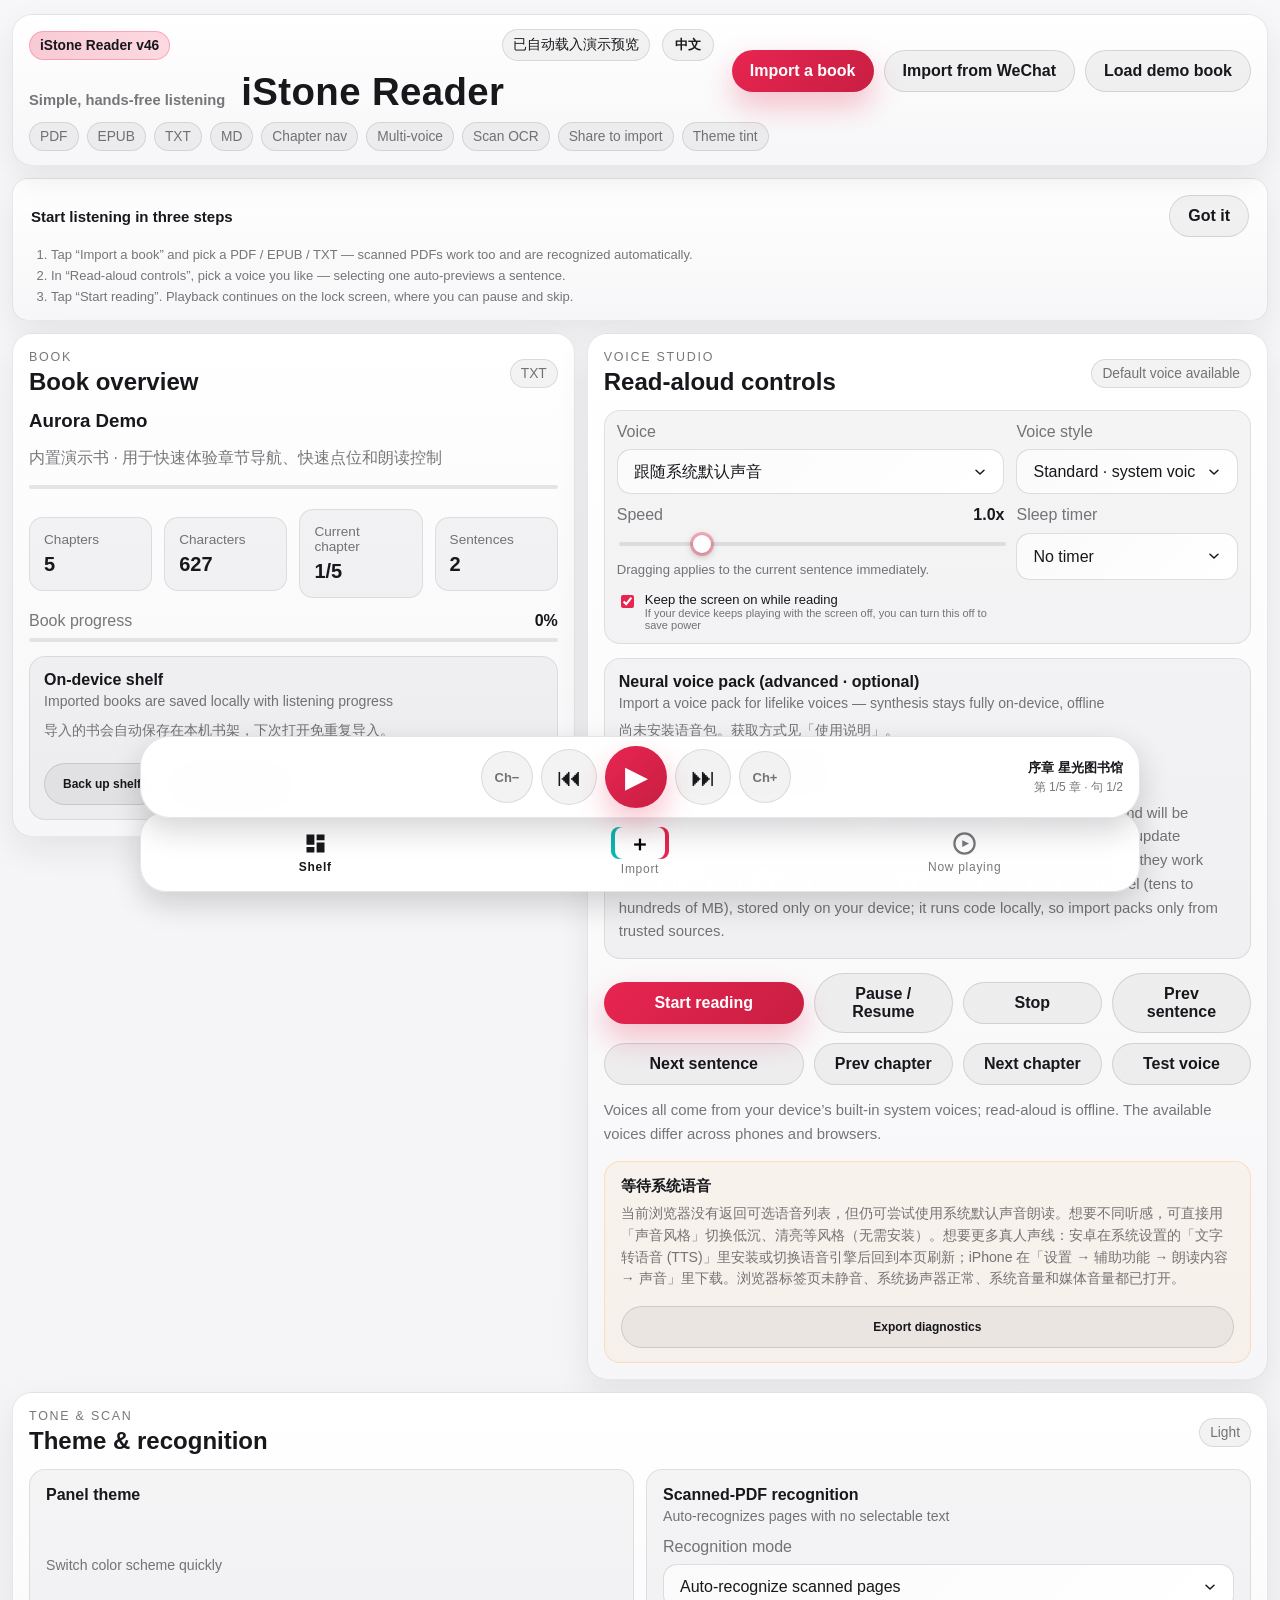
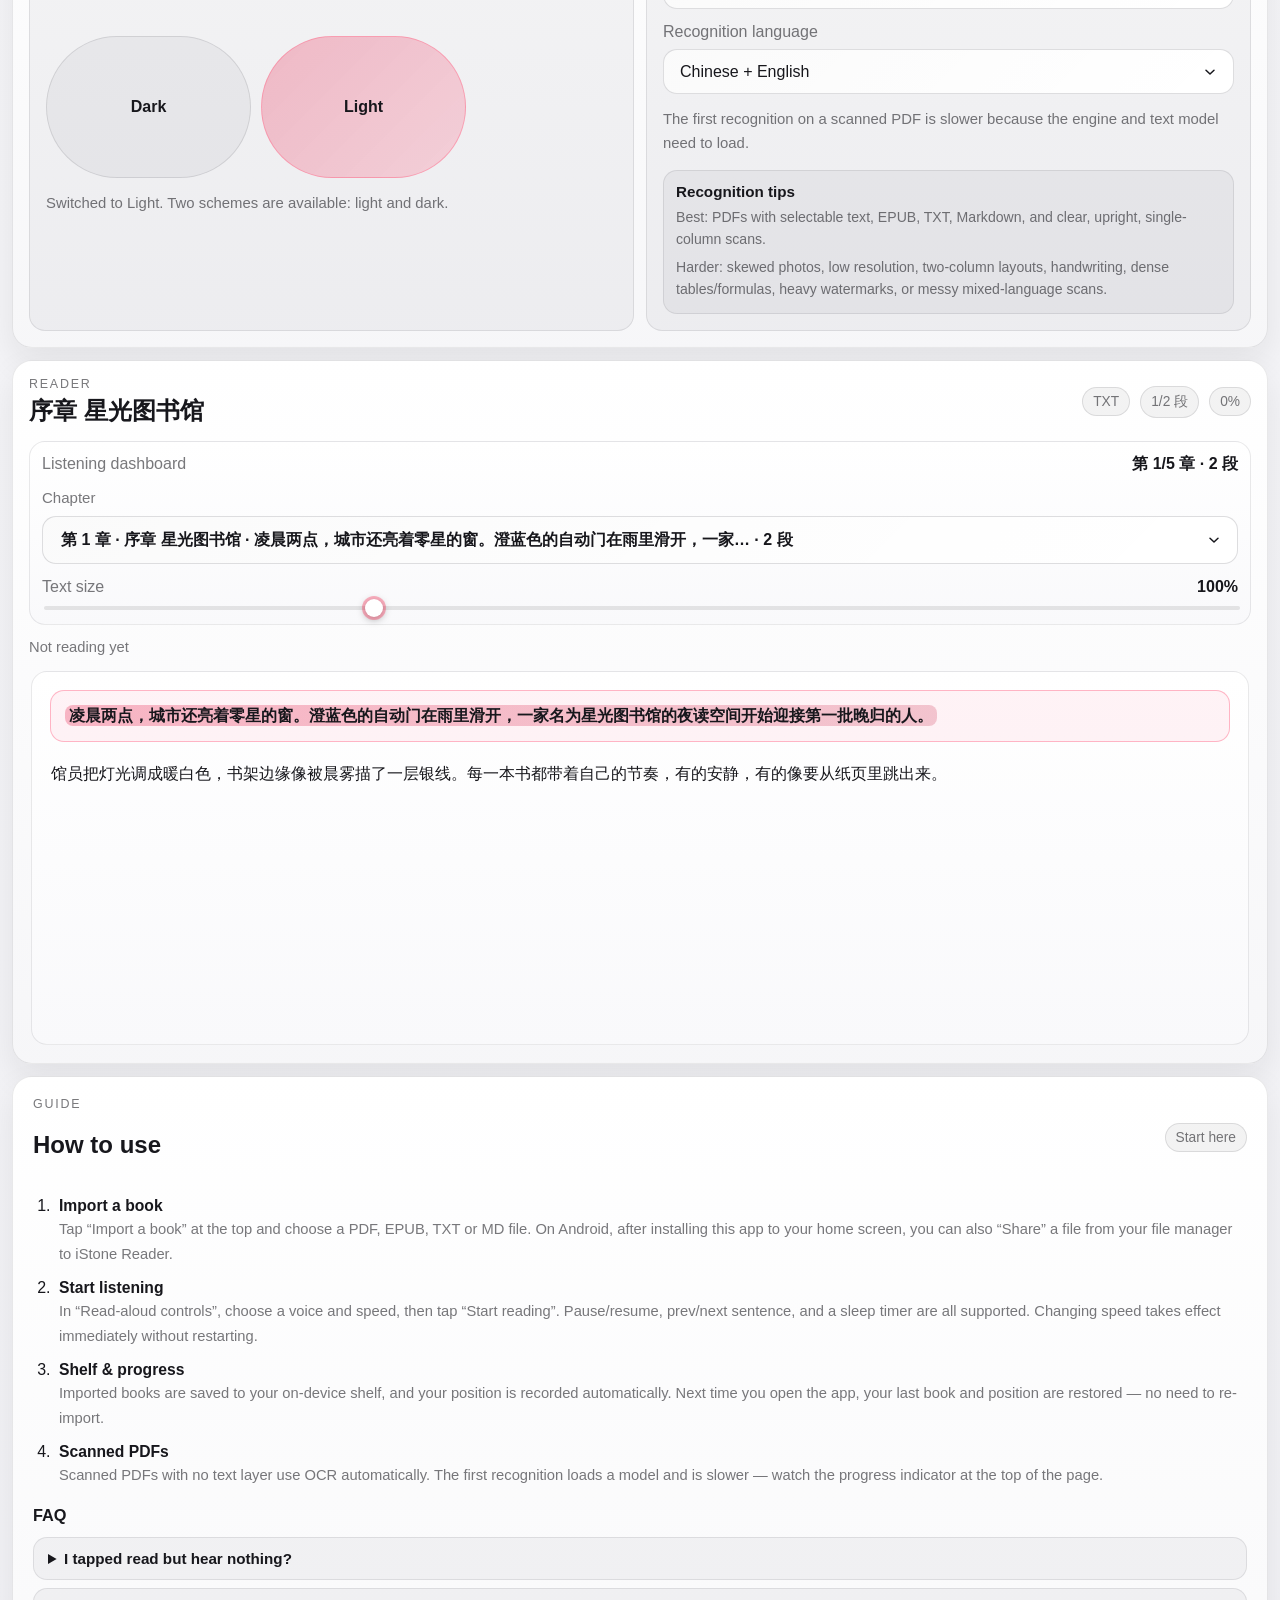
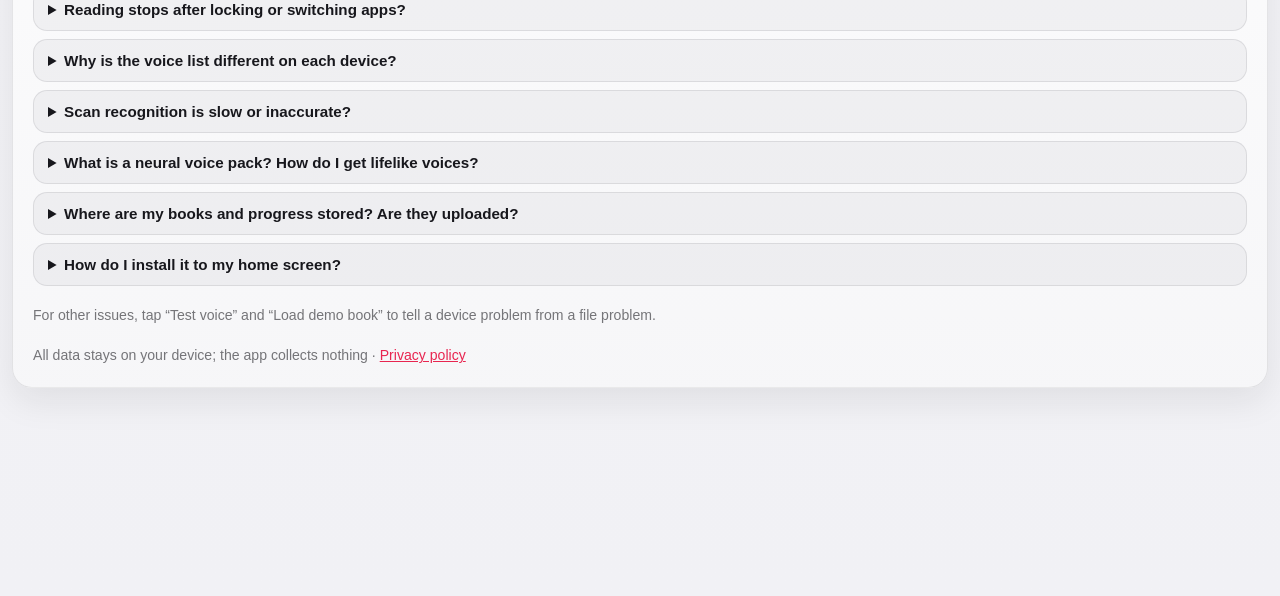
==== commit 1ecccaf0: "feat(ui): center mini-player keys, bigger glyphs, drop segmentation hint (v46) - Mini player: a left" ====
--- a/index.html
+++ b/index.html
@@ -309,7 +309,6 @@
           </div>
         </div>
         <div class="reader-meta-row">
-          <span id="reader-source-hint" data-i18n="reader.sourceHint">Supports chapter splitting with paragraph fallback.</span>
           <span id="speech-state-hint" data-i18n="reader.stateIdle">Not reading yet</span>
         </div>
         <div class="reader-body" id="reader-body">
@@ -431,6 +430,7 @@
     </nav>
 
     <div class="mini-player" id="mini-player" hidden>
+      <span class="mini-spacer" aria-hidden="true"></span>
       <button class="mini-button mini-chapter" id="mini-prev-chapter" type="button" data-i18n="mini.chapterPrev" data-i18n-attr="aria-label:mini.prevChapter.aria" aria-label="Previous chapter">Ch−</button>
       <button class="mini-button" id="mini-prev" type="button" data-i18n-attr="aria-label:mini.prev.aria" aria-label="Previous sentence">⏮</button>
       <button class="mini-button mini-play" id="mini-play" type="button" data-i18n-attr="aria-label:mini.play.aria" aria-label="Play or pause">▶</button>
--- a/styles.css
+++ b/styles.css
@@ -591,8 +591,9 @@
   width: min(1000px, calc(100% - 16px));
   display: flex;
   align-items: center;
-  gap: 10px;
-  padding: 11px 14px;
+  justify-content: center;
+  gap: 8px;
+  padding: 9px 12px;
   border-radius: 30px;
   background: var(--panel-top);
   border: 1px solid var(--surface-strong);
@@ -602,20 +603,27 @@
   z-index: 60;
 }
 
+/* Left spacer balances the right-side info so the transport keys sit centered. */
+.mini-spacer {
+  flex: 1 1 0;
+  min-width: 0;
+}
+
 body[data-tone="light"] .mini-player {
   box-shadow: 0 12px 30px rgba(20, 20, 28, 0.18);
 }
 
-/* 走带键：半透明圆，放大到 52px 更好按。 */
+/* 走带键：半透明圆。放大字形让图标更醒目，圆的直径保持在播放键之下，
+   所以悬浮条高度不变。 */
 .mini-button {
   flex: none;
-  width: 52px;
-  height: 52px;
+  width: 56px;
+  height: 56px;
   border-radius: 50%;
   border: 1px solid var(--surface-strong);
   background: var(--surface-soft);
   color: var(--text-main);
-  font-size: 20px;
+  font-size: 25px;
   line-height: 1;
   cursor: pointer;
   display: inline-flex;
@@ -627,34 +635,35 @@
   transform: scale(0.92);
 }
 
-/* 播放键：唯一的实心红圆。 */
+/* 播放键：唯一的实心红圆，定义了悬浮条的高度（保持 62px 不变）。 */
 .mini-button.mini-play {
   width: 62px;
   height: 62px;
   background: var(--button-gradient);
   border-color: transparent;
   color: #fff;
-  font-size: 24px;
+  font-size: 30px;
   box-shadow: var(--button-shadow);
 }
 
 .mini-button.mini-chapter {
-  width: 48px;
-  height: 48px;
-  font-size: 12px;
+  width: 52px;
+  height: 52px;
+  font-size: 13px;
+  font-weight: 700;
   color: var(--text-soft);
 }
 
 .mini-info {
-  flex: 1 1 auto;
+  flex: 1 1 0;
   min-width: 0;
   display: grid;
   gap: 2px;
-  text-align: left;
+  text-align: right;
   border: 0;
   background: transparent;
   color: var(--text-main);
-  padding: 2px 6px;
+  padding: 2px 4px;
   cursor: pointer;
 }
 
